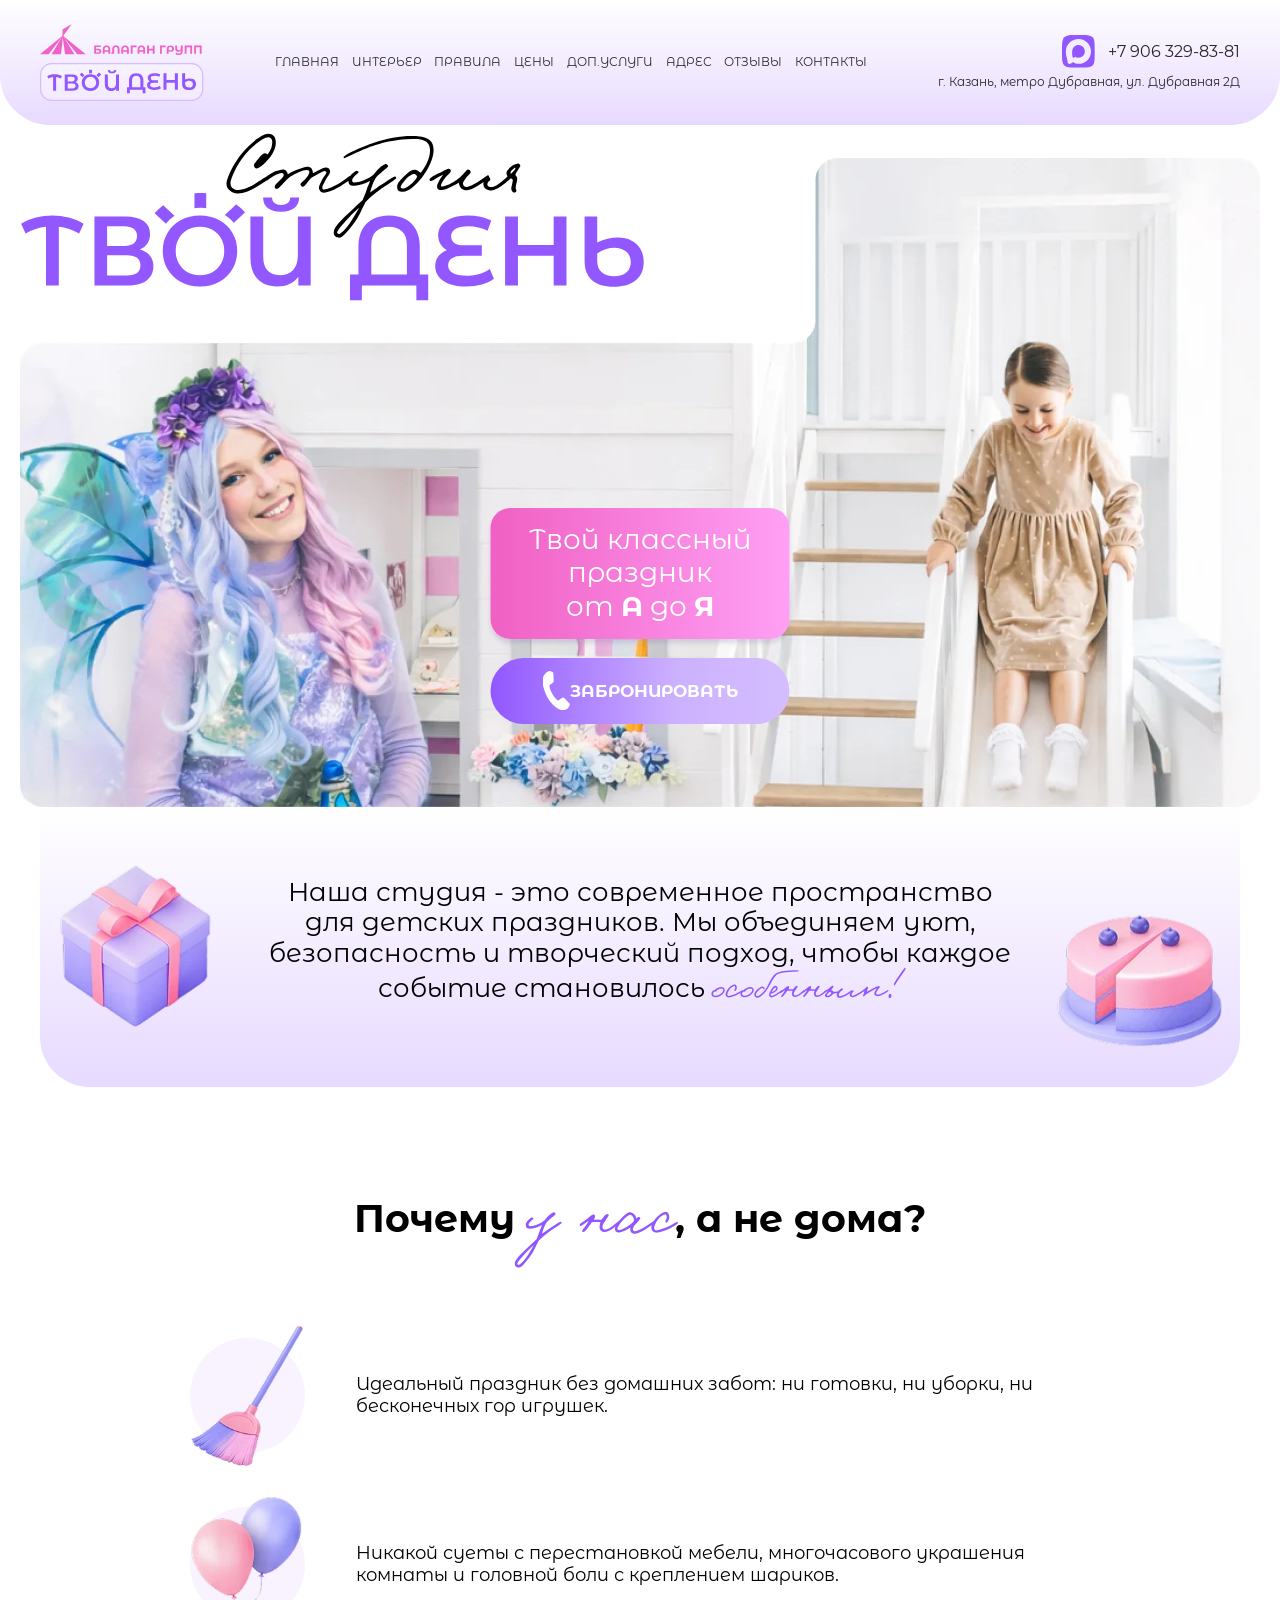
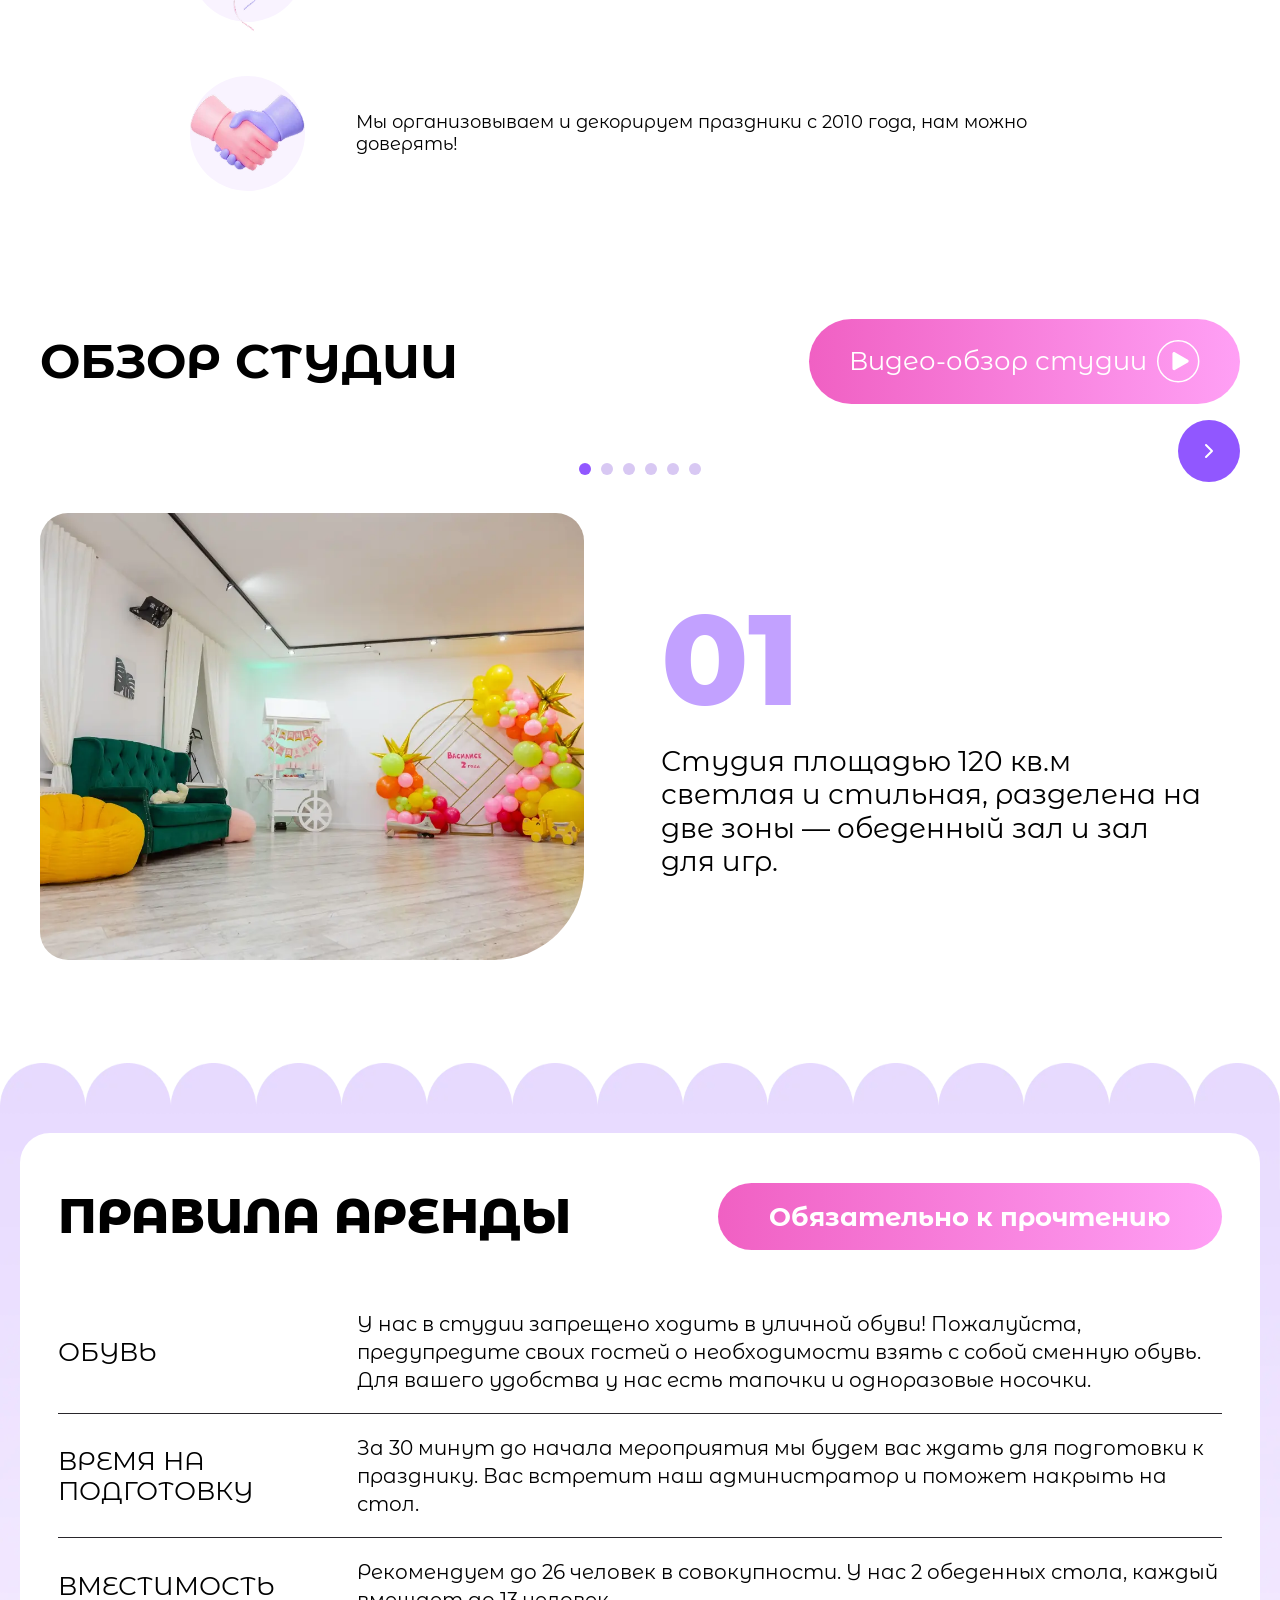
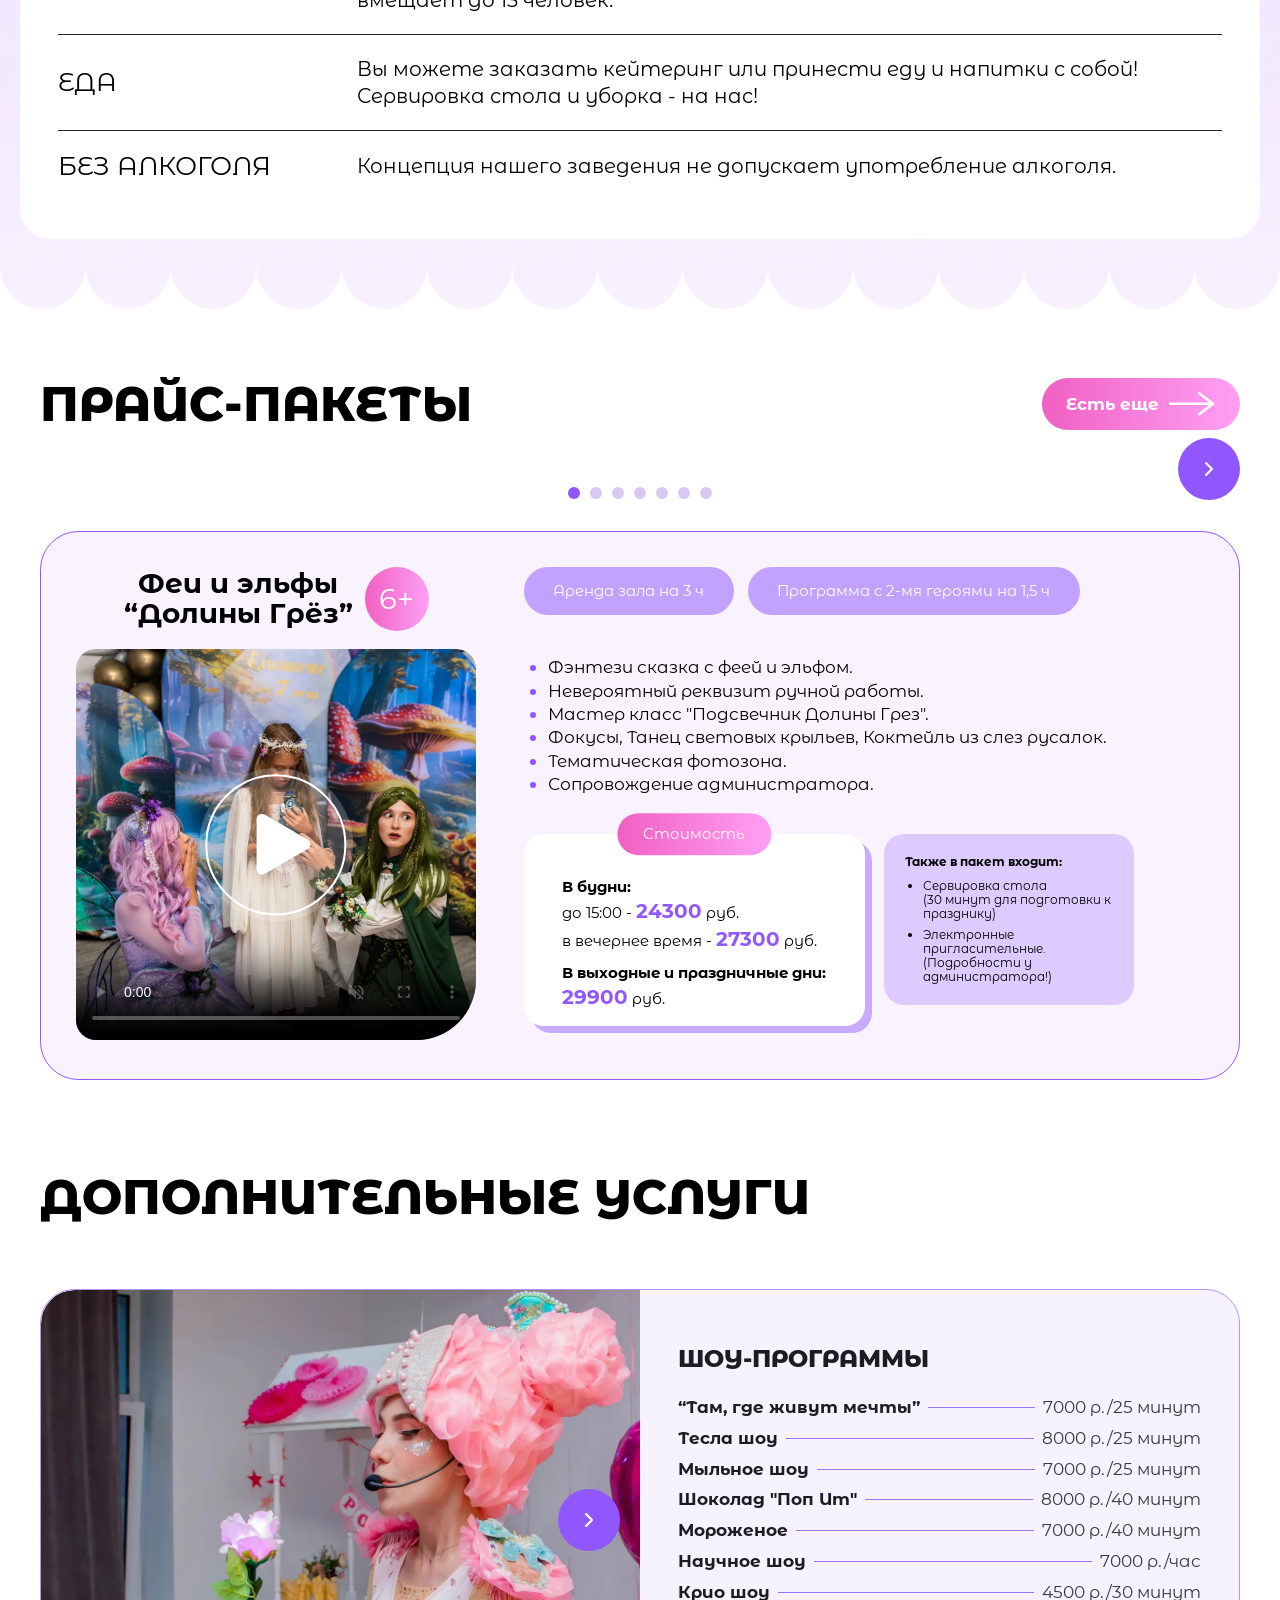
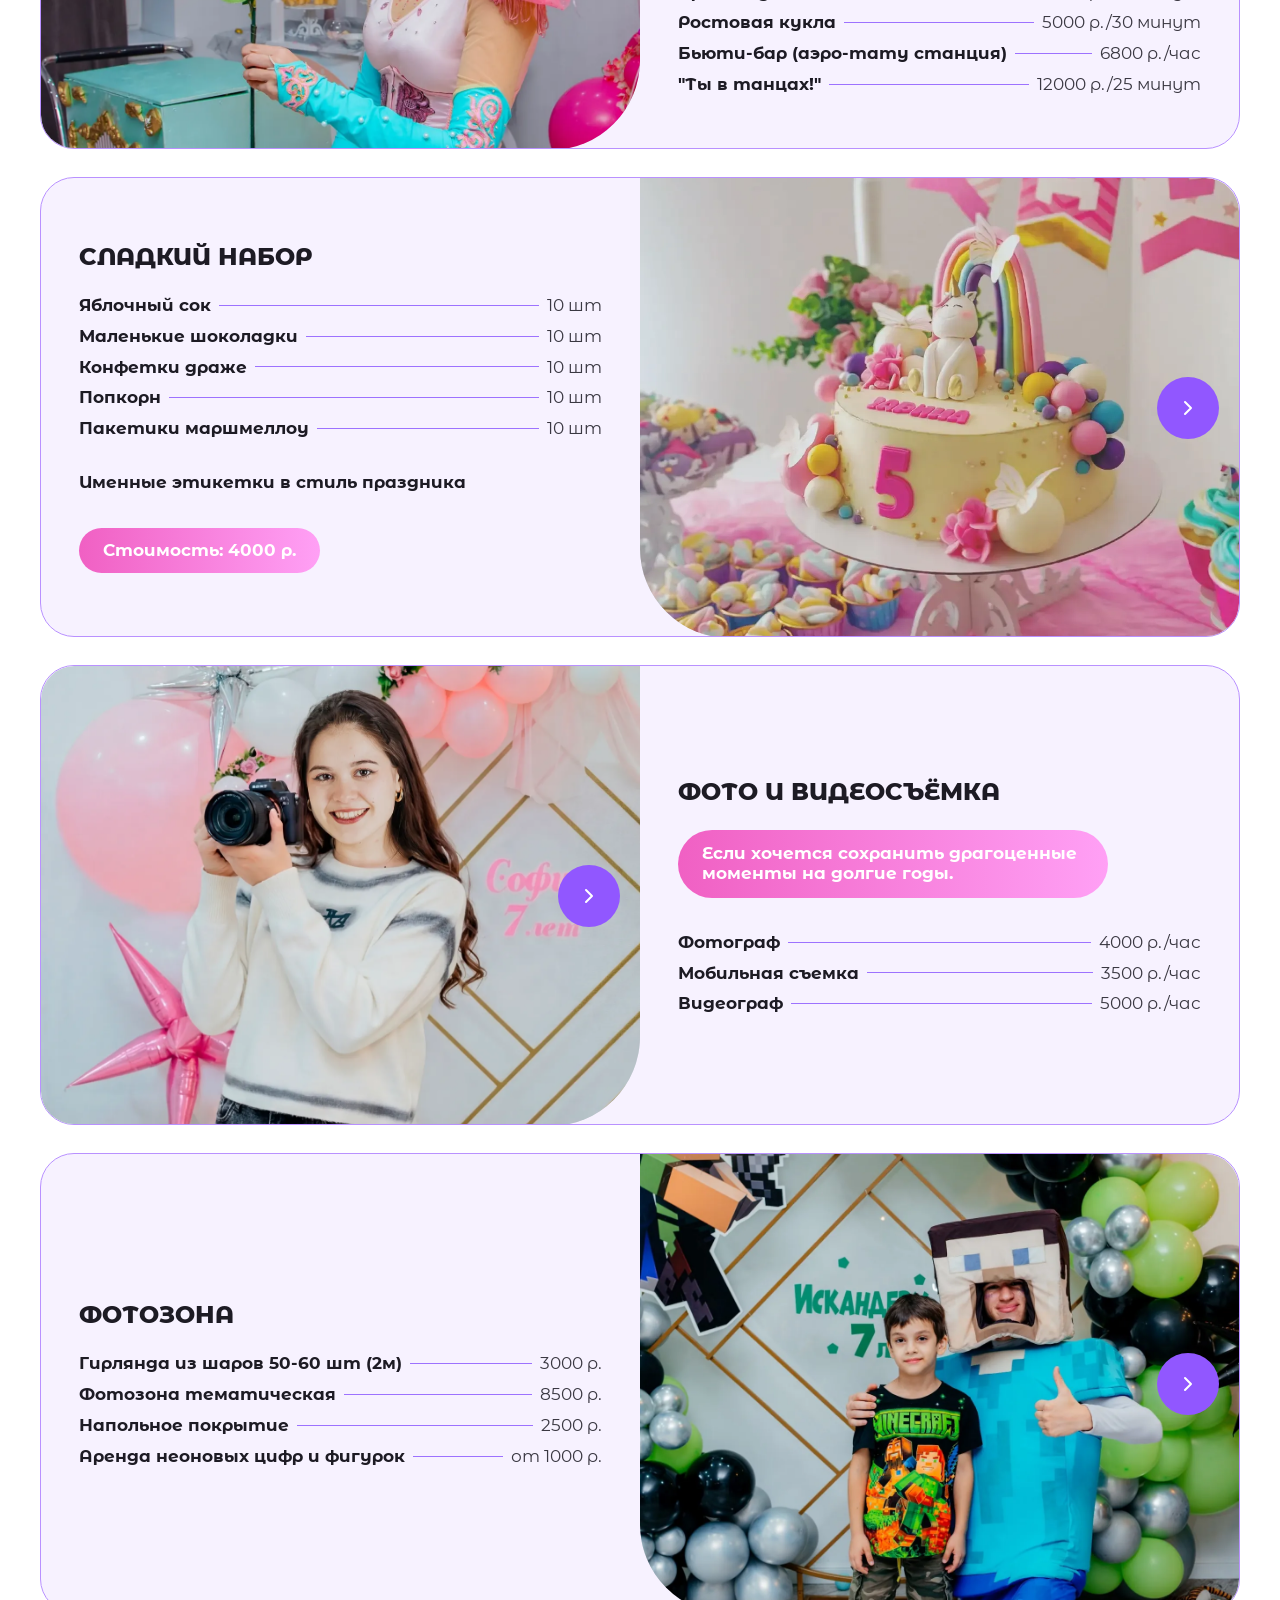
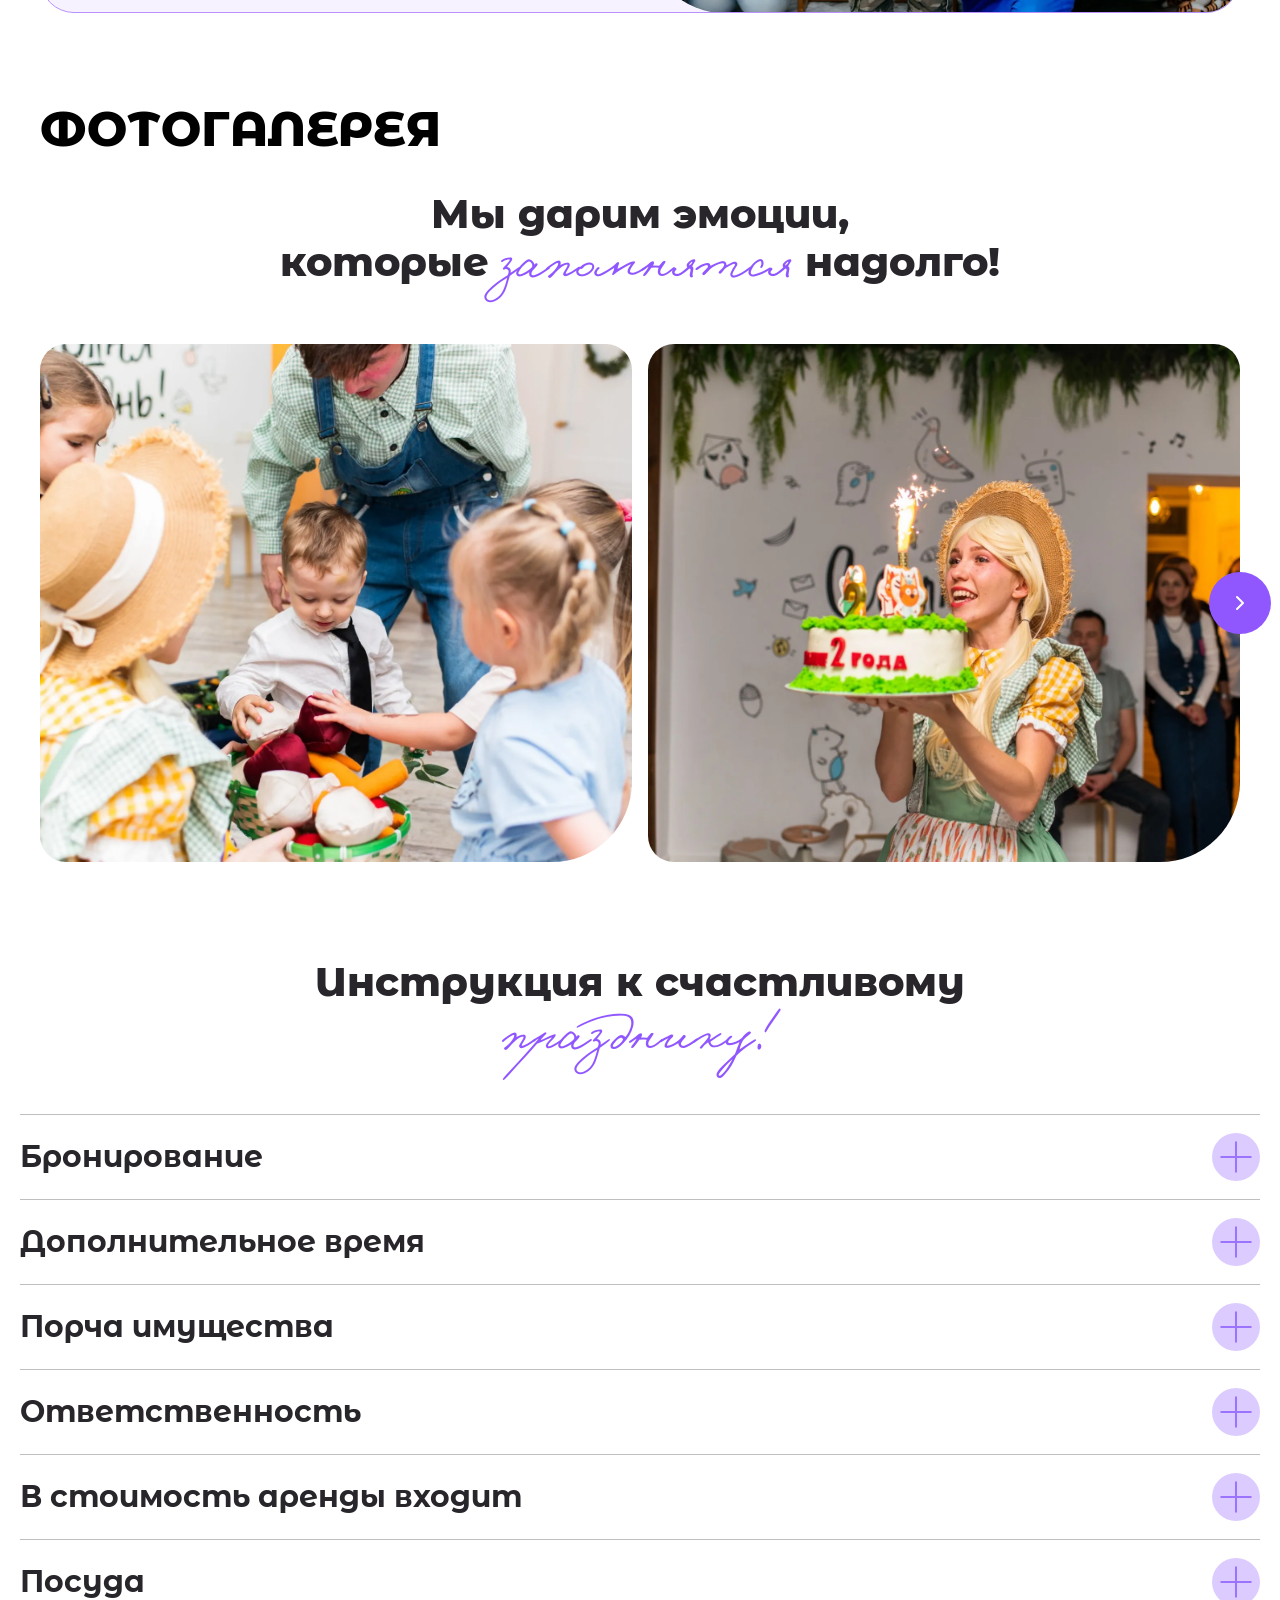
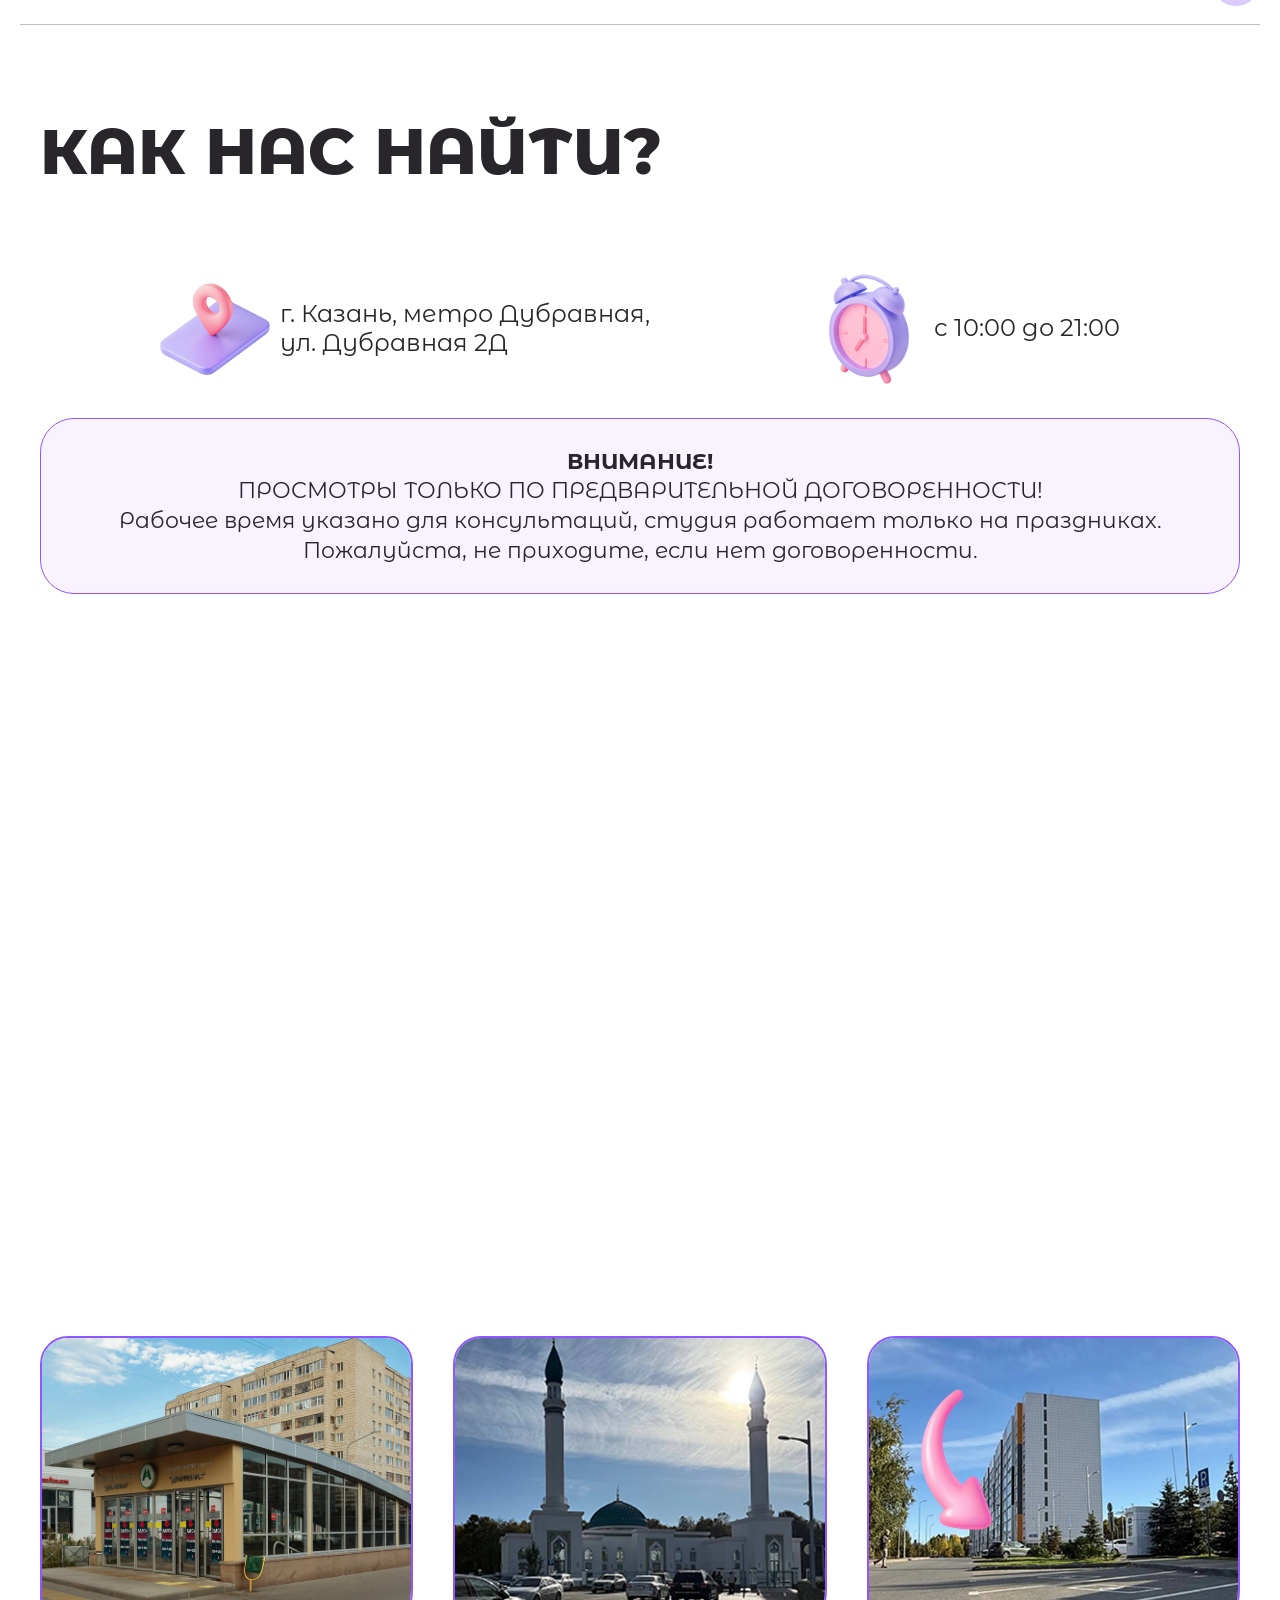
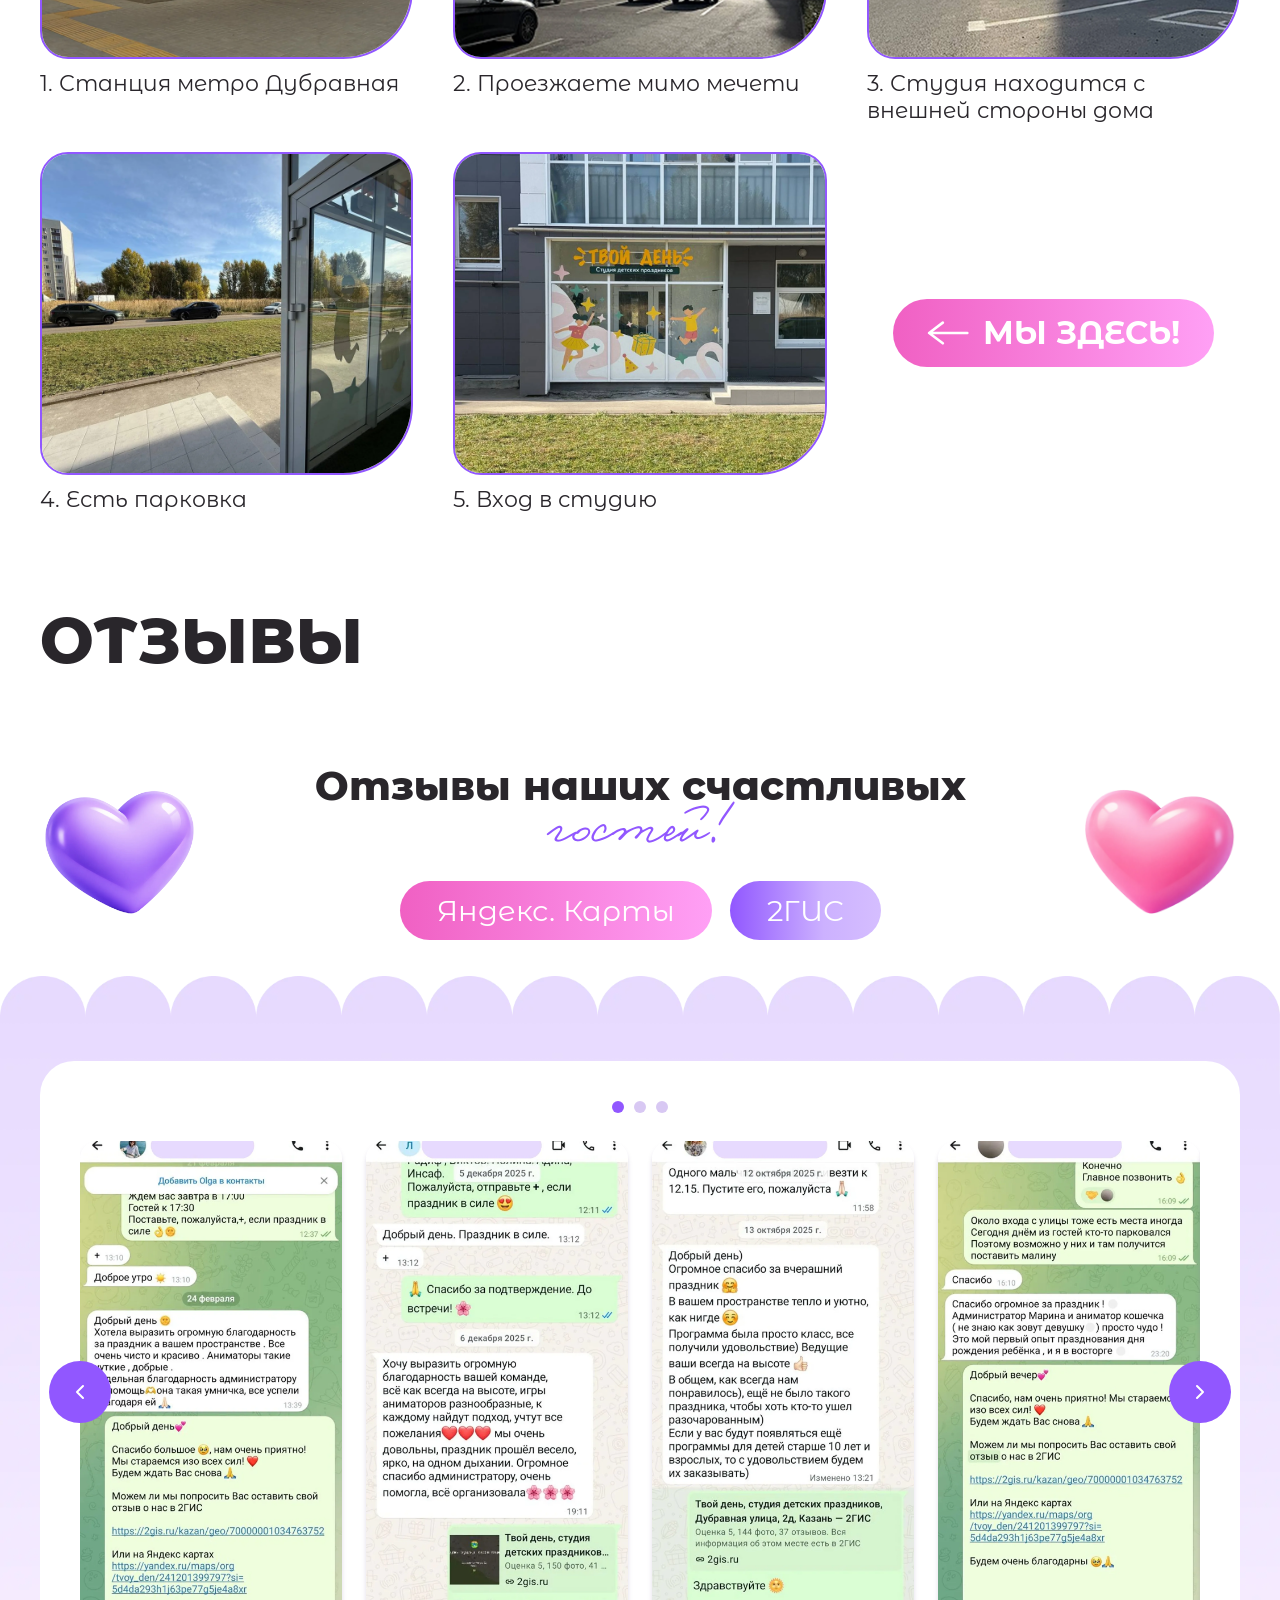
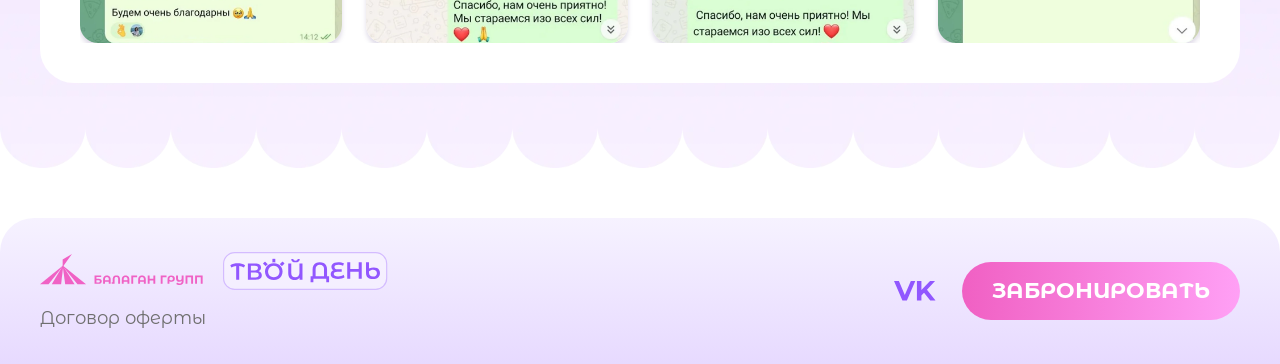
==== index.html @ 067d99ff "aadl;kojo;li" ====
<!doctype html>
<html lang="ru">
  <head>
  <meta charset="UTF-8" />
  <meta name="viewport" content="width=device-width, initial-scale=1.0" />
  <meta
    name="description"
    content="Твой День — студия детских праздников в Казани у метро Дубравная. Аренда зала, аниматоры, шоу-программы, фотозоны и организация дня рождения под ключ."
  />
  <title>Твой День</title>

  <!-- Yandex.Metrika counter -->
  <script type="text/javascript">
    (function(m,e,t,r,i,k,a){
      m[i]=m[i]||function(){(m[i].a=m[i].a||[]).push(arguments)};
      m[i].l=1*new Date();
      for (var j = 0; j < document.scripts.length; j++) {
        if (document.scripts[j].src === r) { return; }
      }
      k=e.createElement(t),a=e.getElementsByTagName(t)[0],k.async=1,k.src=r,a.parentNode.insertBefore(k,a);
    })(window, document, "script", "https://mc.yandex.ru/metrika/tag.js", "ym");

    ym(XXXXXXXX, "init", {
      clickmap:true,
      trackLinks:true,
      accurateTrackBounce:true,
      webvisor:true
    });
  </script>
  <noscript>
    <div><img src="https://mc.yandex.ru/watch/XXXXXXXX" style="position:absolute; left:-9999px;" alt="" /></div>
  </noscript>
  <!-- /Yandex.Metrika counter -->

  <!-- Preload шрифтов -->
  <link rel="preload" href="fonts/gogol_regular.woff" as="font" type="font/woff" crossorigin />
  <link
    rel="preload"
    href="fonts/MontserratAlternates-Regular.woff"
    as="font"
    type="font/woff"
    crossorigin
  />
  <link
    rel="preload"
    href="fonts/MontserratAlternates-SemiBold.woff"
    as="font"
    type="font/woff"
    crossorigin
  />
  <link
    rel="preload"
    href="fonts/MontserratAlternates-Bold.woff"
    as="font"
    type="font/woff"
    crossorigin
  />
  <link
    rel="preload"
    href="fonts/MontserratAlternates-ExtraBold.woff"
    as="font"
    type="font/woff"
    crossorigin
  />

  <!-- Preload изображений -->
  <link
    rel="preload"
    as="image"
    href="image/Логотип твой день большой.svg"
    fetchpriority="high"
  />
  <link
    rel="preload"
    as="image"
    href="image/Фото главная.webp"
    media="(min-width: 436px)"
    fetchpriority="high"
  />
  <link
    rel="preload"
    as="image"
    href="image/фото мобильное.webp"
    media="(max-width: 435px)"
    fetchpriority="high"
  />

  <link rel="stylesheet" href="css/style.css" />
</head>
  <body>
    <!-- хеддер -->
    <!-- ДЕСКТОПНЫЙ ХЕДЕР -->
    <header class="header desktop-header" id="siteHeader">
      <div class="container">
        <div class="header-inner">
          <div class="header-logo">
            <img
              src="image/балаган логотип.svg"
              alt="логотип балаган"
              class="logo-balagan"
              loading="eager"
              decoding="async"
              fetchpriority="high"
            />
            <img
              src="image/твой день логотип.svg"
              alt="логотип твой день"
              class="logo-tvoi-den"
              loading="eager"
              decoding="async"
              fetchpriority="high"
            />
          </div>

          <nav class="header-items" aria-label="Основное меню">
            <a href="#first" class="header-item">ГЛАВНАЯ</a>
            <a href="#interior" class="header-item">ИНТЕРЬЕР</a>
            <a href="#rules" class="header-item">ПРАВИЛА</a>
            <a href="#price" class="header-item">ЦЕНЫ</a>
            <a href="#additional" class="header-item">ДОП.УСЛУГИ</a>
            <a href="#address" class="header-item">АДРЕС</a>
            <a href="#reviews" class="header-item">ОТЗЫВЫ</a>
            <a href="#footer" class="header-item">КОНТАКТЫ</a>
          </nav>

          <div class="header-contacts">
            <div class="number">
              <a href="https://max.ru/u/f9LHodD0cOJWDXlfQP_b83EdN4VKzNkR4BSoYPe0M-LM2IZvOeE4PMUziQY">
                <img
                  src="icons/макс иконка.svg"
                  alt="иконка мессенджера"
                  class="header-contact-icon"
                  loading="eager"
                  decoding="async"
                />
              </a>
              <a href="tel:+79063298381" class="header-phone">+7 906 329-83-81</a>
            </div>

            <p class="address">г. Казань, метро Дубравная, ул. Дубравная 2Д</p>
          </div>
        </div>
      </div>
    </header>

    <!-- МОБИЛЬНЫЙ ХЕДЕР -->
    <header class="mobile-header">
      <div class="mobile-header__inner">
        <div class="mobile-header__logos">
          <img
            src="image/балаган логотип.svg"
            alt="логотип балаган"
            class="mobile-header__logo-balagan"
            loading="eager"
            decoding="async"
            fetchpriority="high"
          />
          <img
            src="image/твой день логотип.svg"
            alt="логотип твой день"
            class="mobile-header__logo-day"
            loading="eager"
            decoding="async"
            fetchpriority="high"
          />
        </div>

        <p class="mobile-header__address">
          г. Казань,<br />
          метро Дубравная,<br />
          ул. Дубравная 2Д
        </p>

        <button
          class="mobile-burger"
          type="button"
          aria-label="Открыть меню"
          aria-expanded="false"
        >
          <span></span>
          <span></span>
          <span></span>
        </button>
      </div>
    </header>

    <!-- МОБИЛЬНАЯ ПЛАШКА -->
    <div class="mobile-menu" id="mobileMenu">
      <div class="mobile-menu-panel">
        <button class="mobile-menu-close" type="button" aria-label="Закрыть меню">
          ×
        </button>

        <nav class="mobile-menu-nav" aria-label="Мобильное меню">
          <a href="#first" class="mobile-menu-link">Главная</a>
          <a href="#interior-mobile" class="mobile-menu-link">Интерьер</a>
          <a href="#rules" class="mobile-menu-link">Правила</a>
          <a href="#price" class="mobile-menu-link">Цены</a>
          <a href="#additional" class="mobile-menu-link">Доп. услуги</a>
          <a href="#address" class="mobile-menu-link">Адрес</a>
          <a href="#reviews-mobile" class="mobile-menu-link">Отзывы</a>
          <a href="#footer" class="mobile-menu-link">Контакты</a>
        </nav>

        <div class="mobile-menu-bottom">
          <a href="tel:+79063298381" class="mobile-menu-phone">+7 906 329-83-81</a>
          <p class="mobile-menu-address">
            г. Казань, метро Дубравная,<br />
            ул. Дубравная 2Д
          </p>
        </div>
      </div>
    </div>

    <main>
      <h1
        style="
          position: absolute;
          width: 1px;
          height: 1px;
          padding: 0;
          margin: -1px;
          overflow: hidden;
          clip: rect(0, 0, 0, 0);
          white-space: nowrap;
          border: 0;
        "
      >
        Твой День — студия детских праздников в Казани
      </h1>

      <!-- секция главный экран -->
      <section class="first" id="first">
        <div class="first_container">
          <img
            src="image/Логотип твой день большой.svg"
            alt="Логотип студии"
            class="logo-studio"
            loading="eager"
            decoding="async"
            fetchpriority="high"
          />
          <img
            src="image/Фото главная.webp"
            alt="Баннер"
            class="banner banner-desktop"
            loading="eager"
            decoding="async"
            fetchpriority="high"
          />

          <img
            src="image/фото мобильное.webp"
            alt="Баннер"
            class="banner banner-mobile"
            loading="eager"
            decoding="async"
            fetchpriority="high"
          />
        </div>

        <div class="sign">
          <p class="sign_text">
            Твой классный <br />праздник <br />от <strong>А</strong> до
            <strong>Я</strong>
          </p>
        </div>

        <button class="button_book open-modal" id="openModal" type="button">
          <span class="button-content">
            <img
              src="icons/иконка звонка.svg"
              alt="иконка звонка"
              class="call-icon"
              loading="eager"
              decoding="async"
            />
            <span class="button_book_text">Забронировать</span>
          </span>
        </button>

        <div class="card" hidden>
          <a href="tel:+79063298381">Позвонить +7 906-329-83-81</a>
          <button type="button">Отменить</button>
        </div>

        <div class="sign-cookie" id="cookieBanner">
          <div class="sign-cookie_content">
            <p class="sign-cookie_text">
              Сайт использует cookie-файлы, чтобы сделать ваше пребывание на нем максимально удобным.
              Оставаясь на сайте, вы даёте своё согласие на использование cookie-файлов.
            </p>

            <div class="sign-cookie_actions">
              <button class="sign-cookie_button" id="cookieAccept" type="button">
                <span class="sign-cookie_button_text">Соглашаюсь</span>
              </button>

              <img
                src="image/печенье.webp"
                alt="печенька"
                class="sign-cookie_image"
                loading="lazy"
                decoding="async"
              />
            </div>
          </div>
        </div>
      </section>

      <!-- секция слоган -->
      <section class="slogan">
        <div class="slogan-wrap">
          <img src="image/торт.webp" alt="тортик" class="cake" loading="lazy" decoding="async" />
          <img src="image/подарок.webp" alt="подарок" class="gift" loading="lazy" decoding="async" />

          <div class="slogan-content">
            <p class="slogan-text">
              Наша студия - это современное пространство для детских праздников.
              Мы объединяем уют, безопасность и творческий подход, чтобы каждое
              событие становилось
              <span class="slogan-text write">особенным!</span>
            </p>
          </div>
        </div>
      </section>

      <!-- секция почему мы -->
      <section class="why-we">
        <h2 class="title-why-we">
          Почему <span class="write">у нас</span>, а не дома?
        </h2>

        <ul class="why-we-list">
          <li class="why-we-item">
            <div class="circle">
              <img
                src="image/швабра.webp"
                alt="иконка швабры"
                class="why-we-image"
                loading="lazy"
                decoding="async"
              />
            </div>

            <p class="why-we-text">
              Идеальный праздник без домашних забот: ни готовки, ни уборки, ни
              бесконечных гор игрушек.
            </p>
          </li>

          <li class="why-we-item">
            <div class="circle">
              <img
                src="image/шарики.webp"
                alt="иконка шариков"
                class="why-we-image"
                loading="lazy"
                decoding="async"
              />
            </div>

            <p class="why-we-text">
              Никакой суеты с перестановкой мебели, многочасового украшения
              комнаты и головной боли с креплением шариков.
            </p>
          </li>

          <li class="why-we-item">
            <div class="circle">
              <img
                src="image/рукопожатие.webp"
                alt="иконка рукопожатия"
                class="why-we-image"
                loading="lazy"
                decoding="async"
              />
            </div>

            <p class="why-we-text">
              Мы организовываем и декорируем праздники с 2010 года, нам можно
              доверять!
            </p>
          </li>
        </ul>
      </section>

      <!-- секция обзор студии -->
      <section class="studio-overview" id="interior">
        <div class="container">
          <div class="studio-overview-top">
            <h2 class="title-studio-overview">ОБЗОР СТУДИИ</h2>

            <button class="button-studio-overview open-video" type="button">
              <span class="button-studio-overview-text">Видео-обзор студии</span>
              <svg
                width="43"
                height="43"
                viewBox="0 0 58 58"
                fill="none"
                xmlns="http://www.w3.org/2000/svg"
              >
                <path
                  d="M41.6624 26.5642C43.0868 27.3865 43.0868 29.4424 41.6624 30.2647L24.0362 40.4412C22.6119 41.2635 20.8315 40.2356 20.8315 38.5909L20.8315 18.238C20.8315 16.5933 22.6119 15.5653 24.0362 16.3877L41.6624 26.5642Z"
                  fill="white"
                />
                <circle
                  cx="28.6292"
                  cy="28.6292"
                  r="27.6292"
                  stroke="white"
                  stroke-width="2"
                />
              </svg>
            </button>
          </div>

          <div class="studio-overview-controls">
            <div class="dots-studio-overview">
              <button class="dot active" type="button" aria-label="Слайд 1"></button>
              <button class="dot" type="button" aria-label="Слайд 2"></button>
              <button class="dot" type="button" aria-label="Слайд 3"></button>
              <button class="dot" type="button" aria-label="Слайд 4"></button>
              <button class="dot" type="button" aria-label="Слайд 5"></button>
              <button class="dot" type="button" aria-label="Слайд 6"></button>
            </div>

            <div class="slider-studio-overview">
              <button class="price-arrow price-arrow-prev" type="button" aria-label="Предыдущий слайд">
                <svg width="24" height="24" viewBox="0 0 24 24" fill="none">
                  <path
                    d="M15 18L9 12L15 6"
                    stroke="white"
                    stroke-width="2"
                    stroke-linecap="round"
                    stroke-linejoin="round"
                  />
                </svg>
              </button>

              <button class="price-arrow price-arrow-next" type="button" aria-label="Следующий слайд">
                <svg width="24" height="24" viewBox="0 0 24 24" fill="none">
                  <path
                    d="M9 18L15 12L9 6"
                    stroke="white"
                    stroke-width="2"
                    stroke-linecap="round"
                    stroke-linejoin="round"
                  />
                </svg>
              </button>
            </div>
          </div>

          <div class="studio-overview-window">
            <button class="price-arrow mobile-studio-arrow" type="button" aria-label="Следующий слайд">
              <svg width="24" height="24" viewBox="0 0 24 24" fill="none">
                <path
                  d="M9 18L15 12L9 6"
                  stroke="white"
                  stroke-width="2"
                  stroke-linecap="round"
                  stroke-linejoin="round"
                />
              </svg>
            </button>

            <div class="container-studio-overview">
              <article class="content">
                <img
                  src="image/1. обзор/1. Общая.webp"
                  alt="Фото студии 1"
                  class="studio-overview-image"
                  loading="lazy"
                  decoding="async"
                />
                <div class="studio-overview-info">
                  <span class="number-studio-overview">01</span>
                  <p class="text-studio-overview">
                    Студия площадью 120 кв.м светлая и стильная, разделена на две зоны — обеденный зал и зал для игр.
                  </p>
                </div>
              </article>

              <article class="content">
                <img
                  src="image/1. обзор/2. столы.webp"
                  alt="Фото студии 2"
                  class="studio-overview-image"
                  loading="lazy"
                  decoding="async"
                />
                <div class="studio-overview-info">
                  <span class="number-studio-overview">02</span>
                  <p class="text-studio-overview">
                    Два обеденных стола на 26 персон для Ваших душевных бесед и теплых праздников.
                  </p>
                </div>
              </article>

              <article class="content">
                <img
                  src="image/1. обзор/3. кухня.webp"
                  alt="Фото студии 3"
                  class="studio-overview-image"
                  loading="lazy"
                  decoding="async"
                />
                <div class="studio-overview-info">
                  <span class="number-studio-overview">03</span>
                  <p class="text-studio-overview">
                    В студии есть кухня с разнообразной посудой, которой можно свободно пользоваться на празднике.
                  </p>
                </div>
              </article>

              <article class="content">
                <img
                  src="image/1. обзор/4. домик.webp"
                  alt="Фото студии 4"
                  class="studio-overview-image"
                  loading="lazy"
                  decoding="async"
                />
                <div class="studio-overview-info">
                  <span class="number-studio-overview">04</span>
                  <p class="text-studio-overview">
                    Двухэтажный игровой домик с горкой разделен на две зоны: комнату юных модниц и комнату супергероев.
                  </p>
                </div>
              </article>

              <article class="content">
                <img
                  src="image/1. обзор/5. туалет.webp"
                  alt="Фото студии 5"
                  class="studio-overview-image"
                  loading="lazy"
                  decoding="async"
                />
                <div class="studio-overview-info">
                  <span class="number-studio-overview">05</span>
                  <p class="text-studio-overview">
                    У нас имеется аккуратная и ухоженная туалетная комната, поддерживаемая в чистоте и порядке.
                  </p>
                </div>
              </article>

              <article class="content">
                <img
                  src="image/1. обзор/6. девочки.webp"
                  alt="Фото студии 6"
                  class="studio-overview-image"
                  loading="lazy"
                  decoding="async"
                />
                <div class="studio-overview-info">
                  <span class="number-studio-overview">06</span>
                  <p class="text-studio-overview">
                    В зоне для девочек – стильная гримерка с костюмами и деревянные игрушки для игры в салон красоты.
                  </p>
                </div>
              </article>
            </div>
          </div>
        </div>
      </section>

      <!-- ОБЗОР СТУДИИ МОБИЛКА -->
      <section class="studio-overview-mobile" id="interior-mobile" aria-label="Обзор студии">
        <div class="container">
          <div class="studio-overview-mobile-top">
            <h2 class="title-studio-overview-mobile">ОБЗОР СТУДИИ</h2>

            <button class="button-studio-overview-mobile open-video" type="button">
              <span class="button-studio-overview-mobile-text">Видео-обзор студии</span>
              <svg
                width="18"
                height="18"
                viewBox="0 0 58 58"
                fill="none"
                xmlns="http://www.w3.org/2000/svg"
              >
                <path
                  d="M41.6624 26.5642C43.0868 27.3865 43.0868 29.4424 41.6624 30.2647L24.0362 40.4412C22.6119 41.2635 20.8315 40.2356 20.8315 38.5909L20.8315 18.238C20.8315 16.5933 22.6119 15.5653 24.0362 16.3877L41.6624 26.5642Z"
                  fill="white"
                />
                <circle
                  cx="28.6292"
                  cy="28.6292"
                  r="27.6292"
                  stroke="white"
                  stroke-width="2"
                />
              </svg>
            </button>
          </div>

          <div class="studio-overview-mobile-controls">
            <div class="dots-studio-overview-mobile">
              <button class="dot active" type="button" aria-label="Слайд 1"></button>
              <button class="dot" type="button" aria-label="Слайд 2"></button>
              <button class="dot" type="button" aria-label="Слайд 3"></button>
              <button class="dot" type="button" aria-label="Слайд 4"></button>
              <button class="dot" type="button" aria-label="Слайд 5"></button>
              <button class="dot" type="button" aria-label="Слайд 6"></button>
            </div>
          </div>

          <div class="studio-overview-mobile-window">
            <div class="studio-overview-mobile-track">
              <article class="studio-overview-mobile-slide">
                <img
                  src="image/1. обзор/1. Общая.webp"
                  alt="Фото студии 1"
                  class="studio-overview-mobile-image"
                  loading="lazy"
                  decoding="async"
                />
              </article>

              <article class="studio-overview-mobile-slide">
                <img
                  src="image/1. обзор/2. столы.webp"
                  alt="Фото студии 2"
                  class="studio-overview-mobile-image"
                  loading="lazy"
                  decoding="async"
                />
              </article>

              <article class="studio-overview-mobile-slide">
                <img
                  src="image/1. обзор/3. кухня.webp"
                  alt="Фото студии 3"
                  class="studio-overview-mobile-image"
                  loading="lazy"
                  decoding="async"
                />
              </article>

              <article class="studio-overview-mobile-slide">
                <img
                  src="image/1. обзор/4. домик.webp"
                  alt="Фото студии 4"
                  class="studio-overview-mobile-image"
                  loading="lazy"
                  decoding="async"
                />
              </article>

              <article class="studio-overview-mobile-slide">
                <img
                  src="image/1. обзор/5. туалет.webp"
                  alt="Фото студии 5"
                  class="studio-overview-mobile-image"
                  loading="lazy"
                  decoding="async"
                />
              </article>

              <article class="studio-overview-mobile-slide">
                <img
                  src="image/1. обзор/6. девочки.webp"
                  alt="Фото студии 6"
                  class="studio-overview-mobile-image"
                  loading="lazy"
                  decoding="async"
                />
              </article>
            </div>

            <button
              class="price-arrow studio-overview-mobile-arrow"
              type="button"
              aria-label="Следующий слайд"
            >
              <svg width="24" height="24" viewBox="0 0 24 24" fill="none">
                <path
                  d="M9 18L15 12L9 6"
                  stroke="white"
                  stroke-width="2"
                  stroke-linecap="round"
                  stroke-linejoin="round"
                />
              </svg>
            </button>
          </div>

          <div class="studio-overview-mobile-info">
            <span class="number-studio-overview-mobile">01</span>
            <p class="text-studio-overview-mobile">
              Студия площадью 120 кв.м светлая и стильная, разделена на две зоны — обеденный зал и зал для игр.
            </p>
          </div>
        </div>
      </section>

      <!-- секция правила аренды -->
      <section class="rules-section" id="rules">
        <div class="rules-content">
          <div class="rules-top">
            <h2 class="title-rules">ПРАВИЛА АРЕНДЫ</h2>
            <div class="rules-sign">Обязательно к прочтению</div>
          </div>
          <div class="rules">
            <div class="rule">
              <div class="rule-title">ОБУВЬ</div>
              <div class="rule-text">
                У нас в студии запрещено ходить в уличной обуви! Пожалуйста,
                предупредите своих гостей о необходимости взять с собой сменную
                обувь. Для вашего удобства у нас есть тапочки и одноразовые
                носочки.
              </div>
            </div>

            <div class="rule">
              <div class="rule-title">ВРЕМЯ НА ПОДГОТОВКУ</div>
              <div class="rule-text">
                За 30 минут до начала мероприятия мы будем вас ждать для
                подготовки к празднику. Вас встретит наш администратор и поможет
                накрыть на стол.
              </div>
            </div>

            <div class="rule">
              <div class="rule-title">ВМЕСТИМОСТЬ</div>
              <div class="rule-text">
                Рекомендуем до 26 человек в совокупности. У нас 2 обеденных стола,
                каждый вмещает до 13 человек.
              </div>
            </div>

            <div class="rule">
              <div class="rule-title">ЕДА</div>
              <div class="rule-text">
                Вы можете заказать кейтеринг или принести еду и напитки с собой!
                Сервировка стола и уборка - на нас!
              </div>
            </div>

            <div class="rule">
              <div class="rule-title">БЕЗ АЛКОГОЛЯ</div>
              <div class="rule-text">
                Концепция нашего заведения не допускает употребление алкоголя.
              </div>
            </div>
          </div>
        </div>
      </section>

      <!-- секция прайс-лист -->
<section class="price-list" id="price">
  <div class="container">
    <div class="price-list-top">
      <h1 class="title-price-list">ПРАЙС-ПАКЕТЫ</h1>

      <button class="price-list-button" type="button">
        <span>Есть еще</span>
        <svg
          width="47"
          height="24"
          viewBox="0 0 47 24"
          fill="none"
          xmlns="http://www.w3.org/2000/svg"
        >
          <path
            d="M1.30469 11.7566H43.9831M43.9831 11.7566L30.1577 1.30469M43.9831 11.7566L30.1577 22.2084"
            stroke="white"
            stroke-width="2.61297"
            stroke-linecap="round"
          />
        </svg>
      </button>
    </div>

    <div class="price-list-controls">
      <div class="dots-price-list">
        <button class="dot active" type="button" aria-label="Слайд 1"></button>
        <button class="dot" type="button" aria-label="Слайд 2"></button>
        <button class="dot" type="button" aria-label="Слайд 3"></button>
        <button class="dot" type="button" aria-label="Слайд 4"></button>
        <button class="dot" type="button" aria-label="Слайд 5"></button>
        <button class="dot" type="button" aria-label="Слайд 6"></button>
        <button class="dot" type="button" aria-label="Слайд 7"></button>
      </div>

      <div class="price-list-arrows">
        <button class="price-arrow price-arrow-prev" type="button" aria-label="Предыдущий слайд">
          <svg width="24" height="24" viewBox="0 0 24 24" fill="none">
            <path
              d="M15 18L9 12L15 6"
              stroke="white"
              stroke-width="2"
              stroke-linecap="round"
              stroke-linejoin="round"
            />
          </svg>
        </button>

        <button class="price-arrow price-arrow-next" type="button" aria-label="Следующий слайд">
          <svg width="24" height="24" viewBox="0 0 24 24" fill="none">
            <path
              d="M9 18L15 12L9 6"
              stroke="white"
              stroke-width="2"
              stroke-linecap="round"
              stroke-linejoin="round"
            />
          </svg>
        </button>
      </div>
    </div>

    <div class="price-list-window">
      <div class="price-list-track">
        <!-- СЛАЙД 1 -->
        <article class="price-slide">
          <div class="slider-price-list">
            <div class="content-block">
              <div class="slider-content-left">
                <div class="price-item">
                  <div class="price-top">
                    <h3 class="price-title">Феи и эльфы <br />“Долины Грёз”</h3>
                    <div class="age">6+</div>
                  </div>

                  <div class="video-block">
                    <video
                      class="video"
                      controls
                      preload="metadata"
                      playsinline
                      muted
                      poster="image/2. Пакеты/1. Феи.webp"
                    >
                      <source src="video/Феи и Эльфы долины грез_compressed.mp4" type="video/mp4" />
                    </video>

                    <button
                      class="play-button open-video"
                      type="button"
                      aria-label="Воспроизвести видео"
                      data-video="video/Феи и Эльфы долины грез_compressed.mp4"
                    >
                      <svg
                        width="197"
                        height="197"
                        viewBox="0 0 197 197"
                        fill="none"
                        xmlns="http://www.w3.org/2000/svg"
                      >
                        <path
                          d="M142.957 91.1516C147.844 93.9732 147.844 101.027 142.957 103.849L82.4783 138.766C77.5911 141.588 71.4821 138.061 71.4821 132.418L71.4821 62.5828C71.4821 56.9396 77.5911 53.4126 82.4783 56.2342L142.957 91.1516Z"
                          fill="white"
                        />
                        <circle
                          cx="98.2321"
                          cy="98.2321"
                          r="96.766"
                          stroke="white"
                          stroke-width="2.9323"
                        />
                      </svg>
                    </button>
                  </div>
                </div>
              </div>

              <div class="slider-content-right">
                <div class="chips">
                  <div class="sign-rent">Аренда зала на 3 ч</div>
                  <div class="sign-programm">Программа с 2-мя героями на 1,5 ч</div>
                </div>

                <ul class="content-list">
                  <li class="content-item">Фэнтези сказка с феей и эльфом.</li>
                  <li class="content-item">Невероятный реквизит ручной работы.</li>
                  <li class="content-item">Мастер класс "Подсвечник Долины Грез".</li>
                  <li class="content-item">Фокусы, Танец световых крыльев, Коктейль из слез русалок.</li>
                  <li class="content-item">Тематическая фотозона.</li>
                  <li class="content-item">Сопровождение администратора.</li>
                </ul>

                <div class="info-block">
                  <div class="price-block">
                    <div class="price-text-block">
                      <div class="sign-price">Стоимость</div>

                      <p class="price-text-1">
                        <strong>В будни:</strong><br />
                        до 15:00 - <span class="text-big">24300</span> руб.<br />
                        в вечернее время - <span class="text-big">27300</span> руб.
                      </p>

                      <p class="price-text-2">
                        <strong>В выходные и праздничные дни:</strong><br />
                        <span class="text-big">29900</span> руб.
                      </p>
                    </div>
                  </div>

                  <div class="add-info">
                    <p class="add-info-title"><strong>Также в пакет входит:</strong></p>
                    <ul class="add-info-list">
                      <li class="add-info-item">Сервировка стола <br /> (30 минут для подготовки к празднику)</li>
                      <li class="add-info-item">Электронные пригласительные. <br /> (Подробности у администратора!)</li>
                    </ul>
                  </div>
                </div>
              </div>
            </div>
          </div>
        </article>

        <!-- СЛАЙД 2 -->
        <!-- СЛАЙД 2 -->
<article class="price-slide price-slide--sweet-baby">
  <div class="slider-price-list">
    <div class="content-block">
      <div class="slider-content-left">
        <div class="price-item">
          <div class="price-top">
            <h3 class="price-title">Свит бэйби</h3>
            <div class="age">2+</div>
          </div>

          <div class="video-block video-block--with-badge">
            <img
              src="image/2. Пакеты/2. Sweet бэби.webp"
              alt="Свит бэйби"
              class="video"
              loading="lazy"
              decoding="async"
            />

            <img
              src="image/хит.webp"
              alt="Хит"
              class="price-badge price-badge--hit"
              loading="lazy"
              decoding="async"
            />
          </div>
        </div>
      </div>

      <div class="slider-content-right">
        <div class="chips">
          <div class="sign-rent">Аренда зала на 3 ч</div>
          <div class="sign-programm">Программа с 1 героем на 2 ч</div>
        </div>

        <ul class="content-list">
          <li class="content-item">На выбор челленджи или дискотека с лентами.</li>
          <li class="content-item">Фотозона базовая.</li>
          <li class="content-item">Сопровождение администратора.</li>
        </ul>

        <div class="info-block">
          <div class="price-block">
            <div class="price-text-block">
              <div class="sign-price">Стоимость</div>

              <p class="price-text-1">
                <strong>В будни:</strong><br />
                до 15:00 - <span class="text-big">16600</span> руб.<br />
                в вечернее время - <span class="text-big">19500</span> руб.
              </p>

              <p class="price-text-2">
                <strong>В выходные и праздничные дни:</strong><br />
                <span class="text-big">21500</span> руб.
              </p>
            </div>
          </div>

          <div class="add-info">
            <p class="add-info-title"><strong>Также в пакет входит:</strong></p>
            <ul class="add-info-list">
              <li class="add-info-item">Сервировка стола <br /> (30 минут для подготовки к празднику)</li>
              <li class="add-info-item">Электронные пригласительные. <br /> (Подробности у администратора!)</li>
            </ul>
          </div>
        </div>
      </div>
    </div>
  </div>
</article>
        <!-- СЛАЙД 3 -->
<article class="price-slide price-slide--party-boom">
  <div class="slider-price-list">
    <div class="content-block">
      <div class="slider-content-left">
        <div class="price-item">
          <div class="price-top">
            <h3 class="price-title">Пати бум</h3>
            <div class="age">4+</div>
          </div>

          <div class="video-block video-block--with-badge">
            <video
              class="video video--fix"
              preload="metadata"
              playsinline
              muted
              poster="image/2. Пакеты/3. Пати бум.webp"
            >
              <source src="video/Пати бум_compressed.mp4" type="video/mp4" />
            </video>

            <button
              class="play-button open-video"
              controls
              type="button"
              aria-label="Воспроизвести видео"
              data-video="video/Пати бум_compressed.mp4"
            >
              <svg width="197" height="197" viewBox="0 0 197 197" fill="none">
                <path d="M142.957 91.1516C147.844 93.9732 147.844 101.027 142.957 103.849L82.4783 138.766C77.5911 141.588 71.4821 138.061 71.4821 132.418L71.4821 62.5828C71.4821 56.9396 77.5911 53.4126 82.4783 56.2342L142.957 91.1516Z" fill="white"/>
                <circle cx="98.2321" cy="98.2321" r="96.766" stroke="white" stroke-width="2.9323"/>
              </svg>
            </button>

            <img
              src="image/под ключ.webp"
              alt="Под ключ"
              class="price-badge price-badge--key"
              loading="lazy"
              decoding="async"
            />
          </div>
        </div>
      </div>

      <div class="slider-content-right">
        <div class="chips">
          <div class="sign-rent">Аренда зала на 3,5 ч</div>
          <div class="sign-programm">Насыщенная программа на 3 ч</div>
        </div>

        <ul class="content-list">
          <li class="content-item">Бьюти бокс на встречу гостей.</li>
          <li class="content-item">На выбор 6 шоу-программ.</li>
          <li class="content-item">Челленджи или дискотека с лентами.</li>
          <li class="content-item">Анимация с любимым героем на 2 часа.</li>
          <li class="content-item">Тематическая фотозона.</li>
          <li class="content-item">Сопровождение администратора.</li>
        </ul>

        <div class="info-block">
          <div class="price-block">
            <div class="price-text-block">
              <div class="sign-price">Стоимость</div>

              <p class="price-text-1">
                <strong>В будни:</strong><br />
                до 15:00 - <span class="text-big">31000</span> руб.<br />
                в вечернее время - <span class="text-big">35500</span> руб.
              </p>

              <p class="price-text-2">
                <strong>В выходные и праздничные дни:</strong><br />
                <span class="text-big">38500</span> руб.
              </p>
            </div>
          </div>

          <div class="add-info">
            <p class="add-info-title"><strong>Также в пакет входит:</strong></p>
            <ul class="add-info-list">
              <li class="add-info-item">Сервировка стола <br /> (30 минут для подготовки к празднику)</li>
              <li class="add-info-item">Электронные пригласительные. <br /> (Подробности у администратора!)</li>
            </ul>
          </div>
        </div>
      </div>
    </div>
  </div>
</article>
        <!-- СЛАЙД 4 -->
        <article class="price-slide">
          <div class="slider-price-list">
            <div class="content-block">
              <div class="slider-content-left">
                <div class="price-item">
                  <div class="price-top">
                    <h3 class="price-title">Лайт</h3>
                    <div class="age">1+</div>
                  </div>

                  <div class="video-block">
                    <img
                      src="image/2. Пакеты/4. Лайт.webp"
                      alt="Пакет Лайт"
                      class="video video--fix-2"
                      loading="lazy"
                      decoding="async"
                    />
                  </div>
                </div>
              </div>

              <div class="slider-content-right">
                <div class="chips">
                  <div class="sign-rent">Аренда зала на 3 ч</div>
                  <div class="sign-programm">Анимация с героем на 1 ч</div>
                </div>

                <ul class="content-list">
                  <li class="content-item">Мыльные пузырики или фигурки из шариков.</li>
                  <li class="content-item">Фотозона базовая.</li>
                  <li class="content-item">Сопровождение администратора.</li>
                </ul>

                <div class="info-block">
                  <div class="price-block">
                    <div class="price-text-block">
                      <div class="sign-price">Стоимость</div>

                      <p class="price-text-1">
                        <strong>В будни:</strong><br />
                        до 15:00 - <span class="text-big">13600</span> руб.<br />
                        в вечернее время - <span class="text-big">16000</span> руб.
                      </p>

                      <p class="price-text-2">
                        <strong>В выходные и праздничные дни:</strong><br />
                        <span class="text-big">17600</span> руб.
                      </p>
                    </div>
                  </div>

                  <div class="add-info">
                    <p class="add-info-title"><strong>Также в пакет входит:</strong></p>
                    <ul class="add-info-list">
                      <li class="add-info-item">Сервировка стола <br /> (30 минут для подготовки к празднику)</li>
                      <li class="add-info-item">Электронные пригласительные. <br /> (Подробности у администратора!)</li>
                    </ul>
                  </div>
                </div>
              </div>
            </div>
          </div>
        </article>

        <!-- СЛАЙД 5 -->
        <article class="price-slide">
          <div class="slider-price-list">
            <div class="content-block">
              <div class="slider-content-left">
                <div class="price-item">
                  <div class="price-top">
                    <h3 class="price-title">Время ЧЕ</h3>
                    <div class="age">10+</div>
                  </div>

                  <div class="video-block">
                    <video
                      class="video"
                      controls
                      preload="metadata"
                      playsinline
                      muted
                      poster="image/2. Пакеты/5. Время Че.webp"
                    >
                      <source src="video/Пакет Время че_compressed.mp4" type="video/mp4" />
                    </video>

                    <button
                      class="play-button open-video"
                      type="button"
                      aria-label="Воспроизвести видео"
                      data-video="video/Пакет Время че_compressed.mp4"
                    >
                      <svg width="197" height="197" viewBox="0 0 197 197" fill="none" xmlns="http://www.w3.org/2000/svg">
                        <path d="M142.957 91.1516C147.844 93.9732 147.844 101.027 142.957 103.849L82.4783 138.766C77.5911 141.588 71.4821 138.061 71.4821 132.418L71.4821 62.5828C71.4821 56.9396 77.5911 53.4126 82.4783 56.2342L142.957 91.1516Z" fill="white"/>
                        <circle cx="98.2321" cy="98.2321" r="96.766" stroke="white" stroke-width="2.9323"/>
                      </svg>
                    </button>
                  </div>
                </div>
              </div>

              <div class="slider-content-right">
                <div class="chips">
                  <div class="sign-rent">Аренда зала на 3 ч</div>
                  <div class="sign-programm">Программа с 2-мя героями на 1,5 ч</div>
                </div>

                <ul class="content-list">
                  <li class="content-item">10 трендовых челленджей из соцсетей.</li>
                  <li class="content-item">Энергичные командные игры.</li>
                  <li class="content-item">Веселая атмосфера и море позитива.</li>
                  <li class="content-item">Фотозона базовая.</li>
                  <li class="content-item">Сопровождение администратора.</li>
                </ul>

                <div class="info-block">
                  <div class="price-block">
                    <div class="price-text-block">
                      <div class="sign-price">Стоимость</div>

                      <p class="price-text-1">
                        <strong>В будни:</strong><br />
                        до 15:00 - <span class="text-big">21300</span> руб.<br />
                        в вечернее время - <span class="text-big">23600</span> руб.
                      </p>

                      <p class="price-text-2">
                        <strong>В выходные и праздничные дни:</strong><br />
                        <span class="text-big">25900</span> руб.
                      </p>
                    </div>
                  </div>

                  <div class="add-info">
                    <p class="add-info-title"><strong>Также в пакет входит:</strong></p>
                    <ul class="add-info-list">
                      <li class="add-info-item">Сервировка стола <br /> (30 минут для подготовки к празднику)</li>
                      <li class="add-info-item">Электронные пригласительные. <br /> (Подробности у администратора!)</li>
                    </ul>
                  </div>
                </div>
              </div>
            </div>
          </div>
        </article>

        <!-- СЛАЙД 6 -->
        <article class="price-slide">
          <div class="slider-price-list">
            <div class="content-block">
              <div class="slider-content-left">
                <div class="price-item">
                  <div class="price-top">
                    <h3 class="price-title">В тренде</h3>
                    <div class="age">6+</div>
                  </div>

                  <div class="video-block">
                    <video
                      class="video"
                      controls
                      preload="metadata"
                      playsinline
                      muted
                      poster="image/2. Пакеты/6. В тренде.webp"
                    >
                      <source src="video/В тренде_compressed.mp4" type="video/mp4" />
                    </video>

                    <button
                      class="play-button open-video"
                      type="button"
                      aria-label="Воспроизвести видео"
                      data-video="video/В тренде_compressed.mp4"
                    >
                      <svg width="197" height="197" viewBox="0 0 197 197" fill="none" xmlns="http://www.w3.org/2000/svg">
                        <path d="M142.957 91.1516C147.844 93.9732 147.844 101.027 142.957 103.849L82.4783 138.766C77.5911 141.588 71.4821 138.061 71.4821 132.418L71.4821 62.5828C71.4821 56.9396 77.5911 53.4126 82.4783 56.2342L142.957 91.1516Z" fill="white"/>
                        <circle cx="98.2321" cy="98.2321" r="96.766" stroke="white" stroke-width="2.9323"/>
                      </svg>
                    </button>
                  </div>
                </div>
              </div>

              <div class="slider-content-right">
                <div class="chips">
                  <div class="sign-rent">Аренда зала на 3 ч</div>
                  <div class="sign-programm">Анимация с героем на 2 часа</div>
                </div>

                <ul class="content-list">
                  <li class="content-item">3 вида челленджей.</li>
                  <li class="content-item">Фольгированная дискотека с лентами.</li>
                  <li class="content-item">Фотозона базовая.</li>
                  <li class="content-item">Сопровождение администратора.</li>
                </ul>

                <div class="info-block">
                  <div class="price-block">
                    <div class="price-text-block">
                      <div class="sign-price">Стоимость</div>

                      <p class="price-text-1">
                        <strong>В будни:</strong><br />
                        до 15:00 - <span class="text-big">19500</span> руб.<br />
                        в вечернее время - <span class="text-big">22900</span> руб.
                      </p>

                      <p class="price-text-2">
                        <strong>В выходные и праздничные дни:</strong><br />
                        <span class="text-big">25200</span> руб.
                      </p>
                    </div>
                  </div>

                  <div class="add-info">
                    <p class="add-info-title"><strong>Также в пакет входит:</strong></p>
                    <ul class="add-info-list">
                      <li class="add-info-item">Сервировка стола <br /> (30 минут для подготовки к празднику)</li>
                      <li class="add-info-item">Электронные пригласительные. <br /> (Подробности у администратора!)</li>
                    </ul>
                  </div>
                </div>
              </div>
            </div>
          </div>
        </article>

        <!-- СЛАЙД 7 -->
        <article class="price-slide">
          <div class="slider-price-list">
            <div class="content-block">
              <div class="slider-content-left">
                <div class="price-item">
                  <div class="price-top">
                    <h3 class="price-title">Веселая ферма</h3>
                    <div class="age">1+</div>
                  </div>

                  <div class="video-block">
                    <video
                      class="video"
                      controls
                      preload="metadata"
                      playsinline
                      muted
                      poster="image/2. Пакеты/7. Веселая ферма.webp"
                    >
                      <source src="video/Веселая ферма_compressed.mp4" type="video/mp4" />
                    </video>

                    <button
                      class="play-button open-video"
                      type="button"
                      aria-label="Воспроизвести видео"
                      data-video="video/Веселая ферма_compressed.mp4"
                    >
                      <svg width="197" height="197" viewBox="0 0 197 197" fill="none" xmlns="http://www.w3.org/2000/svg">
                        <path d="M142.957 91.1516C147.844 93.9732 147.844 101.027 142.957 103.849L82.4783 138.766C77.5911 141.588 71.4821 138.061 71.4821 132.418L71.4821 62.5828C71.4821 56.9396 77.5911 53.4126 82.4783 56.2342L142.957 91.1516Z" fill="white"/>
                        <circle cx="98.2321" cy="98.2321" r="96.766" stroke="white" stroke-width="2.9323"/>
                      </svg>
                    </button>
                  </div>
                </div>
              </div>

              <div class="slider-content-right">
                <div class="chips">
                  <div class="sign-rent">Аренда зала на 3 ч</div>
                  <div class="sign-programm">Программа с 2-мя героями на 1,5 ч</div>
                </div>

                <ul class="content-list">
                  <li class="content-item">Познакомимся с садовыми инструментами.</li>
                  <li class="content-item">Вырастим урожай: от семечки до сбора овощей.</li>
                  <li class="content-item">Поваляемся на сеновале и соберем стоги сена.</li>
                  <li class="content-item">Отправимся пасти животных на поле.</li>
                  <li class="content-item">Тематическая фотозона.</li>
                  <li class="content-item">Сопровождение администратора.</li>
                </ul>

                <div class="info-block">
                  <div class="price-block">
                    <div class="price-text-block">
                      <div class="sign-price">Стоимость</div>

                      <p class="price-text-1">
                        <strong>В будни:</strong><br />
                        до 15:00 - <span class="text-big">18300</span> руб.<br />
                        в вечернее время - <span class="text-big">20300</span> руб.
                      </p>

                      <p class="price-text-2">
                        <strong>В выходные и праздничные дни:</strong><br />
                        <span class="text-big">21300</span> руб.
                      </p>
                    </div>
                  </div>

                  <div class="add-info">
                    <p class="add-info-title"><strong>Также в пакет входит:</strong></p>
                    <ul class="add-info-list">
                      <li class="add-info-item">Сервировка стола <br /> (30 минут для подготовки к празднику)</li>
                      <li class="add-info-item">Электронные пригласительные. <br /> (Подробности у администратора!)</li>
                    </ul>
                  </div>
                </div>
              </div>
            </div>
          </div>
        </article>
      </div>
    </div>
  </div>
</section>

      <!-- секция дополнительные услуги -->
      <section class="additional-services container" id="additional">
        <h1 class="title-additional-services">ДОПОЛНИТЕЛЬНЫЕ УСЛУГИ</h1>

        <!-- 1. ШОУ-ПРОГРАММЫ -->
        <div class="service-card">
          <div class="service-card__media">
            <button class="price-arrow price-arrow-prev" type="button" aria-label="Предыдущий слайд">
              <svg width="24" height="24" viewBox="0 0 24 24" fill="none">
                <path
                  d="M15 18L9 12L15 6"
                  stroke="white"
                  stroke-width="2"
                  stroke-linecap="round"
                  stroke-linejoin="round"
                />
              </svg>
            </button>

            <div class="service-card__slider">
              <div class="service-card__track">
                <img src="image/3. Допуслуги/3. Там, где живут мечты.webp" alt="Шоу-программы 3" class="service-card__image image--dreams" loading="lazy" decoding="async" />
                <img src="image/3. Допуслуги/2. Тесла.webp" alt="Шоу-программы 2" class="service-card__image image--tesla" loading="lazy" decoding="async" />
                <img src="image/3. Допуслуги/1. Мыльное шоу.webp" alt="Шоу-программы 1" class="service-card__image image--soup" loading="lazy" decoding="async" />
                <img src="image/3. Допуслуги/4. Шоколадный pop.webp" alt="Шоу-программы 4" class="service-card__image image--chocolate" loading="lazy" decoding="async" />
                <img src="image/3. Допуслуги/5.Мороженое.webp" alt="Шоу-программы 5" class="service-card__image image--icecream" loading="lazy" decoding="async" />
                <img src="image/3. Допуслуги/6. Научное шоу.webp" alt="Шоу-программы 6" class="service-card__image image--science" loading="lazy" decoding="async" />
                <img src="image/3. Допуслуги/7. крио шоу.webp" alt="Шоу-программы 7" class="service-card__image image--krio" loading="lazy" decoding="async" />
                <img src="image/3. Допуслуги/8. ростовая кукла.webp" alt="Шоу-программы 8" class="service-card__image image--doll" loading="lazy" decoding="async" />
                <img src="image/3. Допуслуги/9. Бьюти бар.webp" alt="Шоу-программы 9" class="service-card__image image--beauty" loading="lazy" decoding="async" />
                <img src="image/3. Допуслуги/10. Ты в танцах.webp" alt="Шоу-программы 10" class="service-card__image image--dance" loading="lazy" decoding="async" />
              </div>
            </div>

            <button class="price-arrow price-arrow-next" type="button" aria-label="Следующий слайд">
              <svg width="24" height="24" viewBox="0 0 24 24" fill="none">
                <path
                  d="M9 18L15 12L9 6"
                  stroke="white"
                  stroke-width="2"
                  stroke-linecap="round"
                  stroke-linejoin="round"
                />
              </svg>
            </button>
          </div>

          <div class="service-card__content">
            <h4 class="service-card__title">ШОУ-ПРОГРАММЫ</h4>

            <div class="prices-list">
              <div class="price-row">
                <span class="price-name">“Там, где живут мечты”</span>
                <span class="price-line"></span>
                <span class="price-value">7000 р./25 минут</span>
              </div>

              <div class="price-row">
                <span class="price-name">Тесла шоу</span>
                <span class="price-line"></span>
                <span class="price-value">8000 р./25 минут</span>
              </div>

              <div class="price-row">
                <span class="price-name">Мыльное шоу</span>
                <span class="price-line"></span>
                <span class="price-value">7000 р./25 минут</span>
              </div>

              <div class="price-row">
                <span class="price-name">Шоколад "Поп Ит"</span>
                <span class="price-line"></span>
                <span class="price-value">8000 р./40 минут</span>
              </div>

              <div class="price-row">
                <span class="price-name">Мороженое</span>
                <span class="price-line"></span>
                <span class="price-value">7000 р./40 минут</span>
              </div>

              <div class="price-row">
                <span class="price-name">Научное шоу</span>
                <span class="price-line"></span>
                <span class="price-value">7000 р./час</span>
              </div>

              <div class="price-row">
                <span class="price-name">Крио шоу</span>
                <span class="price-line"></span>
                <span class="price-value">4500 р./30 минут</span>
              </div>

              <div class="price-row">
                <span class="price-name">Ростовая кукла</span>
                <span class="price-line"></span>
                <span class="price-value">5000 р./30 минут</span>
              </div>

              <div class="price-row">
                <span class="price-name">Бьюти-бар (аэро-тату станция)</span>
                <span class="price-line"></span>
                <span class="price-value">6800 р./час</span>
              </div>

              <div class="price-row">
                <span class="price-name">"Ты в танцах!"</span>
                <span class="price-line"></span>
                <span class="price-value">12000 р./25 минут</span>
              </div>
            </div>
          </div>
        </div>

        <!-- 2. СЛАДКИЙ НАБОР -->
        <div class="service-card service-card--reverse">
          <div class="service-card__media">
            <button class="price-arrow price-arrow-prev" type="button" aria-label="Предыдущий слайд">
              <svg width="24" height="24" viewBox="0 0 24 24" fill="none">
                <path
                  d="M15 18L9 12L15 6"
                  stroke="white"
                  stroke-width="2"
                  stroke-linecap="round"
                  stroke-linejoin="round"
                />
              </svg>
            </button>

            <div class="service-card__slider">
              <div class="service-card__track">
                <img src="image/9. Сладкий стол/1.webp" alt="Сладкий набор 1" class="service-card__image" loading="lazy" decoding="async" />
                <img src="image/9. Сладкий стол/2.webp" alt="Сладкий набор 2" class="service-card__image" loading="lazy" decoding="async" />
                <img src="image/9. Сладкий стол/3.webp" alt="Сладкий набор 3" class="service-card__image" loading="lazy" decoding="async" />
              </div>
            </div>

            <button class="price-arrow price-arrow-next" type="button" aria-label="Следующий слайд">
              <svg width="24" height="24" viewBox="0 0 24 24" fill="none">
                <path
                  d="M9 18L15 12L9 6"
                  stroke="white"
                  stroke-width="2"
                  stroke-linecap="round"
                  stroke-linejoin="round"
                />
              </svg>
            </button>
          </div>

          <div class="service-card__content">
            <h4 class="service-card__title">СЛАДКИЙ НАБОР</h4>

            <div class="prices-list">
              <div class="price-row">
                <span class="price-name">Яблочный сок</span>
                <span class="price-line"></span>
                <span class="price-value">10 шт</span>
              </div>

              <div class="price-row">
                <span class="price-name">Маленькие шоколадки</span>
                <span class="price-line"></span>
                <span class="price-value">10 шт</span>
              </div>

              <div class="price-row">
                <span class="price-name">Конфетки драже</span>
                <span class="price-line"></span>
                <span class="price-value">10 шт</span>
              </div>

              <div class="price-row">
                <span class="price-name">Попкорн</span>
                <span class="price-line"></span>
                <span class="price-value">10 шт</span>
              </div>

              <div class="price-row">
                <span class="price-name">Пакетики маршмеллоу</span>
                <span class="price-line"></span>
                <span class="price-value">10 шт</span>
              </div>

              <div class="price-text">
                <p class="price-name">Именные этикетки в стиль праздника</p>
              </div>

              <div class="price-sign">
                <p class="text-sign">Стоимость: 4000 р.</p>
              </div>
            </div>
          </div>
        </div>

        <!-- 3. ФОТО И ВИДЕОСЪЁМКА -->
        <div class="service-card">
          <div class="service-card__media">
            <button class="price-arrow price-arrow-prev" type="button" aria-label="Предыдущий слайд">
              <svg width="24" height="24" viewBox="0 0 24 24" fill="none">
                <path
                  d="M15 18L9 12L15 6"
                  stroke="white"
                  stroke-width="2"
                  stroke-linecap="round"
                  stroke-linejoin="round"
                />
              </svg>
            </button>

            <div class="service-card__slider">
              <div class="service-card__track">
                <img src="image/10. Фото и видеосьемка/фото 1.webp" alt="Фото и видеосъёмка 1" class="service-card__image" loading="lazy" decoding="async" />
                <img src="image/10. Фото и видеосьемка/фото 3.webp" alt="Фото и видеосъёмка 2" class="service-card__image" loading="lazy" decoding="async" />
                <img src="image/10. Фото и видеосьемка/фото 4.webp" alt="Фото и видеосъёмка 3" class="service-card__image" loading="lazy" decoding="async" />
                <img src="image/10. Фото и видеосьемка/фото 5.webp" alt="Фото и видеосъёмка 4" class="service-card__image" loading="lazy" decoding="async" />
              </div>
            </div>

            <button class="price-arrow price-arrow-next" type="button" aria-label="Следующий слайд">
              <svg width="24" height="24" viewBox="0 0 24 24" fill="none">
                <path
                  d="M9 18L15 12L9 6"
                  stroke="white"
                  stroke-width="2"
                  stroke-linecap="round"
                  stroke-linejoin="round"
                />
              </svg>
            </button>
          </div>

          <div class="service-card__content">
            <h4 class="service-card__title">ФОТО И ВИДЕОСЪЁМКА</h4>

            <div class="video-sign">
              Если хочется сохранить драгоценные моменты на долгие годы.
            </div>

            <div class="prices-list">
              <div class="price-row">
                <span class="price-name">Фотограф</span>
                <span class="price-line"></span>
                <span class="price-value">4000 р./час</span>
              </div>

              <div class="price-row">
                <span class="price-name">Мобильная съемка</span>
                <span class="price-line"></span>
                <span class="price-value">3500 р./час</span>
              </div>

              <div class="price-row">
                <span class="price-name">Видеограф</span>
                <span class="price-line"></span>
                <span class="price-value">5000 р./час</span>
              </div>
            </div>
          </div>
        </div>

        <!-- 4. ФОТОЗОНА -->
        <div class="service-card service-card--reverse">
          <div class="service-card__media">
            <button class="price-arrow price-arrow-prev" type="button" aria-label="Предыдущий слайд">
              <svg width="24" height="24" viewBox="0 0 24 24" fill="none">
                <path
                  d="M15 18L9 12L15 6"
                  stroke="white"
                  stroke-width="2"
                  stroke-linecap="round"
                  stroke-linejoin="round"
                />
              </svg>
            </button>

            <div class="service-card__slider">
              <div class="service-card__track">
                <img src="image/11. Фотозоны/1-11.webp" alt="Фотозона 1" class="service-card__image" loading="lazy" decoding="async" />
                <img src="image/11. Фотозоны/1-126.webp" alt="Фотозона 2" class="service-card__image" loading="lazy" decoding="async" />
                <img src="image/11. Фотозоны/1-158.webp" alt="Фотозона 3" class="service-card__image" loading="lazy" decoding="async" />
                <img src="image/11. Фотозоны/1-175.webp" alt="Фотозона 4" class="service-card__image" loading="lazy" decoding="async" />
                <img src="image/11. Фотозоны/DSC_5265.webp" alt="Фотозона 5" class="service-card__image" loading="lazy" decoding="async" />
                <img src="image/11. Фотозоны/DSC_7323.webp" alt="Фотозона 6" class="service-card__image" loading="lazy" decoding="async" />
                <img src="image/11. Фотозоны/IMG_3620.webp" alt="Фотозона 7" class="service-card__image" loading="lazy" decoding="async" />
                <img src="image/11. Фотозоны/IMG_6033.webp" alt="Фотозона 8" class="service-card__image" loading="lazy" decoding="async" />
              </div>
            </div>

            <button class="price-arrow price-arrow-next" type="button" aria-label="Следующий слайд">
              <svg width="24" height="24" viewBox="0 0 24 24" fill="none">
                <path
                  d="M9 18L15 12L9 6"
                  stroke="white"
                  stroke-width="2"
                  stroke-linecap="round"
                  stroke-linejoin="round"
                />
              </svg>
            </button>
          </div>

          <div class="service-card__content">
            <h4 class="service-card__title">ФОТОЗОНА</h4>

            <div class="prices-list">
              <div class="price-row">
                <span class="price-name">Гирлянда из шаров 50-60 шт (2м)</span>
                <span class="price-line"></span>
                <span class="price-value">3000 р.</span>
              </div>

              <div class="price-row">
                <span class="price-name">Фотозона тематическая</span>
                <span class="price-line"></span>
                <span class="price-value">8500 р.</span>
              </div>

              <div class="price-row">
                <span class="price-name">Напольное покрытие</span>
                <span class="price-line"></span>
                <span class="price-value">2500 р.</span>
              </div>

              <div class="price-row">
                <span class="price-name">Аренда неоновых цифр и фигурок</span>
                <span class="price-line"></span>
                <span class="price-value">от 1000 р.</span>
              </div>
            </div>
          </div>
        </div>
      </section>

      <!-- секция фотогалерея -->
      <section class="photogallery container">
        <h1 class="title-photogallery">ФОТОГАЛЕРЕЯ</h1>

        <h3 class="title-photogallery-second">
          Мы дарим эмоции,<br />
          которые <span class="photogallery-slogan write">запомнятся</span> надолго!
        </h3>

        <div class="photogallery-slider">
          <button class="price-arrow price-arrow-prev" type="button" aria-label="Предыдущий слайд">
            <svg width="24" height="24" viewBox="0 0 24 24" fill="none">
              <path
                d="M15 18L9 12L15 6"
                stroke="white"
                stroke-width="2"
                stroke-linecap="round"
                stroke-linejoin="round"
              />
            </svg>
          </button>

          <div class="photogallery-window">
            <div class="photogallery-track">
              <div class="photogallery-slide">
                <div class="photogallery-card">
                  <img src="image/12. Фотогалерея/DSC_5086.webp" alt="фото 1" class="photogallery-image" loading="lazy" decoding="async" />
                </div>
                <div class="photogallery-card">
                  <img src="image/12. Фотогалерея/DSC_5125.webp" alt="фото 2" class="photogallery-image" loading="lazy" decoding="async" />
                </div>
              </div>

              <div class="photogallery-slide">
                <div class="photogallery-card">
                  <img src="image/12. Фотогалерея/IMG_6086.webp" alt="фото 3" class="photogallery-image" loading="lazy" decoding="async" />
                </div>
                <div class="photogallery-card">
                  <img src="image/12. Фотогалерея/IMG_6232.webp" alt="фото 4" class="photogallery-image" loading="lazy" decoding="async" />
                </div>
              </div>

              <div class="photogallery-slide">
                <div class="photogallery-card">
                  <img src="image/12. Фотогалерея/IMG_7053.webp" alt="фото 5" class="photogallery-image" loading="lazy" decoding="async" />
                </div>
                <div class="photogallery-card">
                  <img src="image/12. Фотогалерея/IMG_7075.webp" alt="фото 6" class="photogallery-image" loading="lazy" decoding="async" />
                </div>
              </div>

              <div class="photogallery-slide">
                <div class="photogallery-card">
                  <img src="image/12. Фотогалерея/IMG_8407.webp" alt="фото 7" class="photogallery-image" loading="lazy" decoding="async" />
                </div>
                <div class="photogallery-card">
                  <img src="image/12. Фотогалерея/photo_2026-04-02_22-17-40.webp" alt="фото 8" class="photogallery-image" loading="lazy" decoding="async" />
                </div>
              </div>
            </div>
          </div>

          <button class="price-arrow price-arrow-next" type="button" aria-label="Следующий слайд">
            <svg width="24" height="24" viewBox="0 0 24 24" fill="none">
              <path
                d="M9 18L15 12L9 6"
                stroke="white"
                stroke-width="2"
                stroke-linecap="round"
                stroke-linejoin="round"
              />
            </svg>
          </button>
        </div>
      </section>

      <!-- секция инструкция -->
      <section class="faq container">
        <div class="faq-header">
          <h3 class="faq-title">
            Инструкция к счастливому
            <span class="faq-slogan write">празднику!</span>
          </h3>
        </div>

        <details class="faq-item">
          <summary class="faq-question">
            <span class="faq-question-text">Бронирование</span>
            <span class="faq-icon"></span>
          </summary>
          <div class="faq-answer">
            <p>
              Бронирование студии осуществляется после внесения предоплаты в размере
              3000 рублей. В случае отказа от проведения мероприятия по инициативе
              заказчика, предоплата не возвращается. У вас есть возможность перенести
              праздник на любую свободную дату в течение 30 дней с момента отказа.
            </p>
          </div>
        </details>

        <details class="faq-item">
          <summary class="faq-question">
            <span class="faq-question-text">Дополнительное время</span>
            <span class="faq-icon"></span>
          </summary>
          <div class="faq-answer">
            <p>
              В день праздника мы будем вас ждать за 30 минут до начала праздника.
              Если вы пришли раньше, просим вас подождать, так как между
              мероприятиями производится уборка, дезинфекция и проветривание
              помещения. Покинуть студию необходимо по окончании арендуемого времени.
              Задержка более чем на 15 минут оплачивается как дополнительные полчаса.
            </p>
          </div>
        </details>

        <details class="faq-item">
          <summary class="faq-question">
            <span class="faq-question-text">Порча имущества</span>
            <span class="faq-icon"></span>
          </summary>
          <div class="faq-answer">
            <p>
              Мы просим вас бережно относиться к нашему имуществу, использовать
              игрушки по назначению и возрастной категории, соблюдать чистоту. Порча
              имущества студии оплачивается по рыночной стоимости.
            </p>
          </div>
        </details>

        <details class="faq-item">
          <summary class="faq-question">
            <span class="faq-question-text">Ответственность</span>
            <span class="faq-icon"></span>
          </summary>
          <div class="faq-answer">
            <p>
              Во время мероприятия ответственность за детей несут родители.
            </p>
          </div>
        </details>

        <details class="faq-item">
          <summary class="faq-question">
            <span class="faq-question-text">В стоимость аренды входит</span>
            <span class="faq-icon"></span>
          </summary>
          <div class="faq-answer">
            <p>
              Небольшой холодильник для торта, микроволновка, термопот, кулер,
              посуда для взрослых и детей, чай, салфетки.
            </p>
          </div>
        </details>

        <details class="faq-item">
          <summary class="faq-question">
            <span class="faq-question-text">Посуда</span>
            <span class="faq-icon"></span>
          </summary>
          <div class="faq-answer">
            <p>
              Посуда включена в стоимость. Стеклянные тарелки, бокалы, стаканы,
              чашки, графины, столовые приборы, раздаточные тарелки, а также ножи и
              доски разделочные. Одноразовую посуду можно принести с собой.
            </p>
          </div>
        </details>
      </section>

      <!-- секция как нас найти -->
      <section class="location container" id="address">
        <h1 class="title-location">КАК НАС НАЙТИ?</h1>

        <div class="location-top">
          <div class="location-info">
            <img src="image/метка.webp" alt="иконка геолокации" class="location-info__icon" loading="lazy" decoding="async" />
            <p class="location-info__text">
              г. Казань, метро Дубравная, <br /> ул. Дубравная 2Д
            </p>
          </div>

          <div class="location-info">
            <img src="image/часы.webp" alt="иконка часов" class="location-info__icon" loading="lazy" decoding="async" />
            <p class="location-info__text">с 10:00 до 21:00</p>
          </div>
        </div>

        <div class="attention-sign">
          <p class="attention-sign__text">
            <strong>ВНИМАНИЕ!</strong><br />
            ПРОСМОТРЫ ТОЛЬКО ПО ПРЕДВАРИТЕЛЬНОЙ ДОГОВОРЕННОСТИ!<br />
            Рабочее время указано для консультаций, студия работает только на праздниках.<br />
            Пожалуйста, не приходите, если нет договоренности.
          </p>
        </div>

        <div class="location-map">
          <iframe
            class="location-map__frame"
            src="https://yandex.ru/map-widget/v1/?um=constructor%3A0e149e215364eb279ca71c72860466d4759aa98d69054f8ae72fda583b4a6dab&amp;source=constructor"
            title="Карта с адресом студии Твой День"
            loading="lazy"
            referrerpolicy="no-referrer-when-downgrade"
          ></iframe>
        </div>

        <div class="photo-steps">
          <div class="step">
            <img src="image/14.шаги/метро.webp" alt="Станция метро Дубравная" class="step__image" loading="lazy" decoding="async" />
            <p class="step__text">1. Станция метро Дубравная</p>
          </div>

          <div class="step">
            <img src="image/14.шаги/мечеть.webp" alt="Мечеть" class="step__image" loading="lazy" decoding="async" />
            <p class="step__text">2. Проезжаете мимо мечети</p>
          </div>

          <div class="step">
            <img src="image/14.шаги/дом.webp" alt="Дом со студией" class="step__image" loading="lazy" decoding="async" />
            <p class="step__text">3. Студия находится с внешней стороны дома</p>
          </div>

          <div class="step">
            <img src="image/14.шаги/парковка.webp" alt="Парковка" class="step__image" loading="lazy" decoding="async" />
            <p class="step__text">4. Есть парковка</p>
          </div>

          <div class="step">
            <img src="image/14.шаги/студия.webp" alt="Вход в студию" class="step__image image--studio" loading="lazy" decoding="async" />
            <p class="step__text">5. Вход в студию</p>
          </div>

          <div class="location-badge">
            <p class="location-badge__text">
              <svg
                width="42"
                height="24"
                viewBox="0 0 83 46"
                fill="none"
                xmlns="http://www.w3.org/2000/svg"
              >
                <path
                  d="M79.6875 22.9664H4.22938M4.22938 22.9664L31.2345 2.55078M4.22938 22.9664L31.2345 43.382"
                  stroke="white"
                  stroke-width="5.10391"
                  stroke-linecap="round"
                />
              </svg>
              МЫ ЗДЕСЬ!
            </p>
          </div>
        </div>
      </section>

      <!-- секция отзывы -->
      <section class="reviews" id="reviews">
        <div class="container">
          <h2 class="reviews-section-title">ОТЗЫВЫ</h2>

          <div class="reviews-header">
            <img
              src="image/сердце фиолет.webp"
              alt="Фиолетовое сердце"
              class="reviews-heart reviews-heart--left"
              loading="lazy"
              decoding="async"
            />

            <div class="reviews-header-center">
              <h3 class="title-reviews">
                Отзывы наших счастливых
                <span class="reviews-slogan write">гостей!</span>
              </h3>

              <div class="reviews-buttons">
                <a href="https://yandex.ru/maps/org/tvoy_den/241201399797/reviews/?ll=49.226807%2C55.738997&tab=reviews&z=16.63" class="review_button button--yandex">
                  Яндекс. Карты
                </a>

                <a href="https://2gis.ru/kazan/firm/70000001034763752/tab/reviews?m=49.227709%2C55.738602%2F16" class="reviewbutton button--2gis">
                  2ГИС
                </a>
              </div>
            </div>

            <img
              src="image/сердце розовое.webp"
              alt="Розовое сердце"
              class="reviews-heart reviews-heart--right"
              loading="lazy"
              decoding="async"
            />
          </div>
        </div>

        <div class="reviews-shell">
          <div class="container">
            <div class="reviews-panel">
              <div class="dots-reviews">
                <button class="dot active" type="button" aria-label="Слайд 1"></button>
                <button class="dot" type="button" aria-label="Слайд 2"></button>
                <button class="dot" type="button" aria-label="Слайд 3"></button>
              </div>

              <div class="reviews-slider">
                <button class="price-arrow price-arrow-prev" type="button" aria-label="Предыдущий слайд">
                  <svg width="24" height="24" viewBox="0 0 24 24" fill="none">
                    <path
                      d="M15 18L9 12L15 6"
                      stroke="white"
                      stroke-width="2"
                      stroke-linecap="round"
                      stroke-linejoin="round"
                    />
                  </svg>
                </button>

                <div class="reviews-window">
                  <div class="reviews-track">
                    <div class="reviews-slide">
                      <div class="review-card">
                        <img src="image/13.Отзывы/1.webp" alt="Отзыв 1" class="review" loading="lazy" decoding="async" />
                      </div>

                      <div class="review-card">
                        <img src="image/13.Отзывы/2.webp" alt="Отзыв 2" class="review" loading="lazy" decoding="async" />
                      </div>

                      <div class="review-card">
                        <img src="image/13.Отзывы/3.webp" alt="Отзыв 3" class="review" loading="lazy" decoding="async" />
                      </div>

                      <div class="review-card">
                        <img src="image/13.Отзывы/4.webp" alt="Отзыв 4" class="review" loading="lazy" decoding="async" />
                      </div>
                    </div>

                    <div class="reviews-slide">
                      <div class="review-card">
                        <img src="image/13.Отзывы/5.webp" alt="Отзыв 5" class="review" loading="lazy" decoding="async" />
                      </div>

                      <div class="review-card">
                        <img src="image/13.Отзывы/6.webp" alt="Отзыв 6" class="review" loading="lazy" decoding="async" />
                      </div>

                      <div class="review-card">
                        <img src="image/13.Отзывы/7.webp" alt="Отзыв 7" class="review" loading="lazy" decoding="async" />
                      </div>

                      <div class="review-card">
                        <img src="image/13.Отзывы/8.webp" alt="Отзыв 8" class="review" loading="lazy" decoding="async" />
                      </div>
                    </div>

                    <div class="reviews-slide">
                      <div class="review-card">
                        <img src="image/13.Отзывы/9.webp" alt="Отзыв 9" class="review" loading="lazy" decoding="async" />
                      </div>

                      <div class="review-card">
                        <img src="image/13.Отзывы/10.webp" alt="Отзыв 10" class="review" loading="lazy" decoding="async" />
                      </div>

                      <div class="review-card">
                        <img src="image/13.Отзывы/11.webp" alt="Отзыв 11" class="review" loading="lazy" decoding="async" />
                      </div>

                      <div class="review-card">
                        <img src="image/13.Отзывы/12.webp" alt="Отзыв 12" class="review" loading="lazy" decoding="async" />
                      </div>
                    </div>
                  </div>
                </div>

                <button class="price-arrow price-arrow-next arrow" type="button" aria-label="Следующий слайд">
                  <svg width="24" height="24" viewBox="0 0 24 24" fill="none">
                    <path
                      d="M9 18L15 12L9 6"
                      stroke="white"
                      stroke-width="2"
                      stroke-linecap="round"
                      stroke-linejoin="round"
                    />
                  </svg>
                </button>
              </div>
            </div>
          </div>
        </div>
      </section>

      <!-- ОТЗЫВЫ МОБИЛЬНЫЕ -->
      <section class="reviews-mobile" id="reviews-mobile">
        <div class="container">
          <h2 class="reviews-section-title">ОТЗЫВЫ</h2>

          <div class="reviews-header-mobile">
            <img src="image/сердце фиолет.webp" alt="" class="reviews-heart-mobile reviews-heart-mobile--left" loading="lazy" decoding="async" />

            <div class="reviews-header-mobile-center">
              <h3 class="title-reviews-mobile">
                Отзывы наших счастливых
                <span class="reviews-slogan write">гостей!</span>
              </h3>

              <div class="reviews-buttons-mobile">
                <a href="https://go.2gis.com/your-link" class="button--2gis">2ГИС</a>
                <a href="https://yandex.ru/maps/org/..." class="button--yandex">Яндекс. Карты</a>
              </div>
            </div>

            <img src="image/сердце розовое.webp" alt="" class="reviews-heart-mobile reviews-heart-mobile--right" loading="lazy" decoding="async" />
          </div>

          <div class="reviews-shell-mobile">
            <div class="reviews-panel-mobile">
              <div class="dots-reviews-mobile">
                <button class="dot active" type="button" aria-label="Слайд 1"></button>
                <button class="dot" type="button" aria-label="Слайд 2"></button>
                <button class="dot" type="button" aria-label="Слайд 3"></button>
                <button class="dot" type="button" aria-label="Слайд 4"></button>
                <button class="dot" type="button" aria-label="Слайд 5"></button>
                <button class="dot" type="button" aria-label="Слайд 6"></button>
                <button class="dot" type="button" aria-label="Слайд 7"></button>
                <button class="dot" type="button" aria-label="Слайд 8"></button>
                <button class="dot" type="button" aria-label="Слайд 9"></button>
                <button class="dot" type="button" aria-label="Слайд 10"></button>
                <button class="dot" type="button" aria-label="Слайд 11"></button>
                <button class="dot" type="button" aria-label="Слайд 12"></button>
              </div>

              <div class="reviews-slider-mobile">
                <button class="price-arrow price-arrow-prev reviews-mobile-prev" type="button" aria-label="Предыдущий отзыв">
                  <svg width="18" height="18" viewBox="0 0 18 18" fill="none" xmlns="http://www.w3.org/2000/svg">
                    <path d="M11 4L6 9L11 14" stroke="white" stroke-width="2" stroke-linecap="round" stroke-linejoin="round"/>
                  </svg>
                </button>

                <div class="reviews-window-mobile">
                  <div class="reviews-track-mobile">
                    <div class="reviews-slide-mobile">
                      <img src="image/13.Отзывы/1.webp" alt="Отзыв 1" class="review-mobile" loading="lazy" decoding="async" />
                    </div>
                    <div class="reviews-slide-mobile">
                      <img src="image/13.Отзывы/2.webp" alt="Отзыв 2" class="review-mobile" loading="lazy" decoding="async" />
                    </div>
                    <div class="reviews-slide-mobile">
                      <img src="image/13.Отзывы/3.webp" alt="Отзыв 3" class="review-mobile" loading="lazy" decoding="async" />
                    </div>
                    <div class="reviews-slide-mobile">
                      <img src="image/13.Отзывы/4.webp" alt="Отзыв 4" class="review-mobile" loading="lazy" decoding="async" />
                    </div>
                    <div class="reviews-slide-mobile">
                      <img src="image/13.Отзывы/5.webp" alt="Отзыв 5" class="review-mobile" loading="lazy" decoding="async" />
                    </div>
                    <div class="reviews-slide-mobile">
                      <img src="image/13.Отзывы/6.webp" alt="Отзыв 6" class="review-mobile" loading="lazy" decoding="async" />
                    </div>
                    <div class="reviews-slide-mobile">
                      <img src="image/13.Отзывы/7.webp" alt="Отзыв 7" class="review-mobile" loading="lazy" decoding="async" />
                    </div>
                    <div class="reviews-slide-mobile">
                      <img src="image/13.Отзывы/8.webp" alt="Отзыв 8" class="review-mobile" loading="lazy" decoding="async" />
                    </div>
                    <div class="reviews-slide-mobile">
                      <img src="image/13.Отзывы/9.webp" alt="Отзыв 9" class="review-mobile" loading="lazy" decoding="async" />
                    </div>
                    <div class="reviews-slide-mobile">
                      <img src="image/13.Отзывы/10.webp" alt="Отзыв 10" class="review-mobile" loading="lazy" decoding="async" />
                    </div>
                    <div class="reviews-slide-mobile">
                      <img src="image/13.Отзывы/11.webp" alt="Отзыв 11" class="review-mobile" loading="lazy" decoding="async" />
                    </div>
                    <div class="reviews-slide-mobile">
                      <img src="image/13.Отзывы/12.webp" alt="Отзыв 12" class="review-mobile" loading="lazy" decoding="async" />
                    </div>
                  </div>
                </div>

                <button class="price-arrow price-arrow-next reviews-mobile-next" type="button" aria-label="Следующий отзыв">
                  <svg width="18" height="18" viewBox="0 0 18 18" fill="none" xmlns="http://www.w3.org/2000/svg">
                    <path d="M7 4L12 9L7 14" stroke="white" stroke-width="2" stroke-linecap="round" stroke-linejoin="round"/>
                  </svg>
                </button>
              </div>
            </div>
          </div>
        </div>
      </section>
    </main>

    <div id="footer">
      <!-- футер десктоп -->
      <footer class="footer">
        <div class="container footer-inner">
          <div class="footer-left">
            <div class="footer-logos">
              <img src="image/балаган логотип.svg" alt="логотип балаган" class="footer-logo footer-logo-balagan" loading="lazy" decoding="async" />
              <img src="image/твой день логотип.svg" alt="логотип твой день" class="footer-logo footer-logo-day" loading="lazy" decoding="async" />
            </div>

            <div class="footer-links">
              <a href="" class="footer-link" hidden>Политика конфиденциальности</a>
              <a href="offer.html" class="footer-link">Договор оферты</a>
            </div>
          </div>

          <div class="footer-right">
            <a href="https://vk.com/yourday_kzn" class="footer-social footer-social-vk" aria-label="ВКонтакте">
              <img src="icons/иконка вк.svg" alt="ВК" class="footer-social-icon" loading="lazy" decoding="async" />
            </a>

            <button class="footer-booking-button open-modal" type="button">
              <span class="footer-booking-text">ЗАБРОНИРОВАТЬ</span>
            </button>
          </div>
        </div>
      </footer>

      <!-- футер мобильный -->
      <footer class="footer-mobile">
        <div class="container">
          <div class="footer-mobile-inner">
            <div class="footer-mobile-logos">
              <img
                src="image/балаган логотип.svg"
                alt="логотип балаган"
                class="footer-mobile-logo footer-mobile-logo-balagan"
                loading="lazy"
                decoding="async"
              />
              <img
                src="image/твой день логотип.svg"
                alt="логотип твой день"
                class="footer-mobile-logo footer-mobile-logo-day"
                loading="lazy"
                decoding="async"
              />
            </div>

            <div class="footer-mobile-links">
              <a href="offer.html" class="footer-mobile-link">Договор оферты</a>
            </div>

            <div class="footer-mobile-socials">
              <a
                href="https://max.ru/u/f9LHodD0cOJWDXlfQP_b83EdN4VKzNkR4BSoYPe0M-LM2IZvOeE4PMUziQY"
                class="footer-mobile-social"
              >
                <img src="icons/макс иконка.svg" alt="мессенджер" loading="lazy" decoding="async" />
              </a>

              <a
                href="https://vk.com/yourday_kzn"
                class="footer-mobile-social"
              >
                <img src="icons/иконка вк.svg" alt="ВК" loading="lazy" decoding="async" />
              </a>
            </div>

            <button class="footer-mobile-booking-button open-modal" type="button">
              <span class="footer-mobile-booking-text">ЗАБРОНИРОВАТЬ</span>
            </button>
          </div>
        </div>
      </footer>
    </div>

    <!-- окно -->
    <div class="modal" id="bookingModal">
      <div class="modal-content">
        <a href="tel:+79063298381" class="modal-btn modal-btn--call">
          Позвонить +7 906-329-83-81
        </a>

        <button class="modal-btn modal-btn--cancel" id="closeModal">
          Отменить
        </button>
      </div>
    </div>

    <!-- Видео-обзор -->
    <div class="video-modal" id="videoModal">
      <div class="video-modal-content">
        <button class="video-close" id="closeVideo">✕</button>

        <video id="studioVideo" controls preload="metadata" playsinline webkit-playsinline>
          <source src="video/Обзор_compressed.mp4" type="video/mp4" />
        </video>
      </div>
    </div>

    <script src="tvoi-den.js/script.js" defer></script>
  </body>
</html>
---- css/style.css ----
@font-face {
  font-family: "Gogol";
  src: url("../fonts/gogol_regular.woff") format("opentype");
  font-display: swap;
}

@font-face {
  font-family: "Montserrat Alternates";
  src: url("../fonts/MontserratAlternates-Regular.woff") format("truetype");
  font-weight: 400;
  font-style: normal;
  font-display: swap;
}

@font-face {
  font-family: "Montserrat Alternates";
  src: url("../fonts/MontserratAlternates-SemiBold.woff") format("truetype");
  font-weight: 600;
  font-style: normal;
  font-display: swap;
}

@font-face {
  font-family: "Montserrat Alternates";
  src: url("../fonts/MontserratAlternates-Bold.woff") format("truetype");
  font-weight: 700;
  font-style: normal;
  font-display: swap;
}

@font-face {
  font-family: "Montserrat Alternates";
  src: url("../fonts/MontserratAlternates-ExtraBold.woff") format("truetype");
  font-weight: 800;
  font-style: normal;
  font-display: swap;
}

/*! normalize.css v8.0.1 | MIT License | github.com/necolas/normalize.css */

html {
  line-height: 1.15;
  -webkit-text-size-adjust: 100%;
  box-sizing: border-box;
  overflow-x: visible;
}

*,
*::before,
*::after {
  box-sizing: inherit;
}

body {
  margin: 0;
  overflow-x: clip;
}

main {
  display: block;
}

h1 {
  font-size: 2em;
  margin: 0.67em 0;
}

hr {
  box-sizing: content-box;
  height: 0;
  overflow: visible;
}

pre {
  font-family: monospace, monospace;
  font-size: 1em;
}

a {
  background-color: transparent;
  text-decoration: none;
  color: inherit;
}

abbr[title] {
  border-bottom: none;
  text-decoration: underline;
  text-decoration: underline dotted;
}

b,
strong {
  font-weight: bolder;
}

code,
kbd,
samp {
  font-family: monospace, monospace;
  font-size: 1em;
}

small {
  font-size: 80%;
}

sub,
sup {
  font-size: 75%;
  line-height: 0;
  position: relative;
  vertical-align: baseline;
}

sub {
  bottom: -0.25em;
}

sup {
  top: -0.5em;
}

img {
  border-style: none;
  max-width: 100%;
}

picture {
  display: block;
}

button,
input,
optgroup,
select,
textarea {
  font-family: inherit;
  font-size: 100%;
  line-height: 1.15;
  margin: 0;
}

button,
input {
  overflow: visible;
}

button,
select {
  text-transform: none;
}

button,
[type="button"],
[type="reset"],
[type="submit"] {
  -webkit-appearance: button;
}

button::-moz-focus-inner,
[type="button"]::-moz-focus-inner,
[type="reset"]::-moz-focus-inner,
[type="submit"]::-moz-focus-inner {
  border-style: none;
  padding: 0;
}

button:-moz-focusring,
[type="button"]:-moz-focusring,
[type="reset"]:-moz-focusring,
[type="submit"]:-moz-focusring {
  outline: 1px dotted ButtonText;
}

fieldset {
  padding: 0.35em 0.75em 0.625em;
}

legend {
  box-sizing: border-box;
  color: inherit;
  display: table;
  max-width: 100%;
  padding: 0;
  white-space: normal;
}

progress {
  vertical-align: baseline;
}

textarea {
  overflow: auto;
}

[type="checkbox"],
[type="radio"] {
  box-sizing: border-box;
  padding: 0;
}

[type="number"]::-webkit-inner-spin-button,
[type="number"]::-webkit-outer-spin-button {
  height: auto;
}

[type="search"] {
  -webkit-appearance: textfield;
  outline-offset: -2px;
}

[type="search"]::-webkit-search-decoration {
  -webkit-appearance: none;
}

::-webkit-file-upload-button {
  -webkit-appearance: button;
  font: inherit;
}

details {
  display: block;
}

summary {
  display: list-item;
}

template {
  display: none;
}

[hidden] {
  display: none;
}

:root {
  --color-light: #ffff;
  --color-dark: #29262b;
  --color-gray: #494949;
  --color-purple: #9157ff;
  --color-purple-light: #c2a1ff;
  --color-purple-light-2: #ddcbff;
  --color-purple-extra-light: #f9f3ff;
  --color-pink: #f164c6;
  --color-pink-gradient: linear-gradient(90deg, #f060c3 0%, #ffa0f5 100%);
  --color-purple-gradient: linear-gradient(90deg, #9157ff 0%, #ccb1ff 62.02%, #d5beff 100%);
  --color-purple-light-gradient: linear-gradient(180deg, #fff 0%, #e7daff 100%);

  --box-shadow: 7px 7px 0 0 #c8abff;
  --box-shadow-2: 0 4px 4px 0 rgba(135, 119, 166, 0.25);

  --font-family-base: "Montserrat Alternates", sans-serif;
  --font-family-accent: "Gogol", sans-serif;

  --container-width: 1240px;

  --transition-duration: 0.2s;

  --border: 1px solid #9157ff;
}

.write {
  font-family: var(--font-family-accent);
  color: var(--color-purple);
  font-size: 64px;
  font-weight: 400;
}

h1 {
  font-size: 48px;
  font-family: var(--font-family-base);
  font-weight: 900;
  white-space: nowrap;
}

.container {
  max-width: var(--container-width);
  margin: 0 auto;
  padding: 0 20px;
}

/* хеддер */
.header {
  position: sticky;
  top: 0;
  z-index: 1000;
  background: var(--color-purple-light-gradient);
  border-radius: 0 0 50px 50px;
  padding: 24px 0;
  transition:
    padding 0.3s ease,
    border-radius 0.3s ease,
    box-shadow 0.3s ease,
    background 0.3s ease;
}

.header .container {
  max-width: var(--container-width);
  margin: 0 auto;
  padding: 0 20px;
}

.header-inner {
  display: grid;
  grid-template-columns: auto 1fr auto;
  align-items: center;
  gap: clamp(12px, 2vw, 24px);
}

.header-logo {
  display: flex;
  flex-direction: column;
  gap: clamp(4px, 0.8vw, 6px);
  min-width: 0;
  flex-shrink: 0;
}

.logo-balagan,
.logo-tvoi-den,
.header-items,
.header-item,
.header-contacts,
.number,
.address,
.header-contact-icon,
.header-phone {
  transition:
    opacity 0.3s ease,
    visibility 0.3s ease,
    width 0.3s ease,
    height 0.3s ease,
    margin 0.3s ease,
    gap 0.3s ease,
    font-size 0.3s ease;
}

.logo-balagan {
  display: block;
  width: clamp(110px, 14vw, 164px);
  height: auto;
}

.logo-tvoi-den {
  display: block;
  width: clamp(110px, 14vw, 164px);
  height: auto;
}

.header-items {
  display: flex;
  align-items: center;
  justify-content: center;
  gap: clamp(8px, 1vw, 15px);
  flex: 1 1 auto;
  min-width: 0;
}

.header-item {
  font-size: clamp(11px, 0.95vw, 13px);
  font-family: var(--font-family-base);
  color: var(--color-dark);
  white-space: nowrap;
}

.header-contacts {
  display: flex;
  flex-direction: column;
  align-items: flex-end;
  flex-shrink: 0;
  min-width: clamp(220px, 24vw, 280px);
}

.number {
  display: flex;
  align-items: center;
  justify-content: flex-end;
  gap: clamp(8px, 1vw, 15px);
  font-size: clamp(14px, 1.25vw, 19px);
  font-family: var(--font-family-base);
}

.header-contact-icon {
  width: clamp(30px, 2.6vw, 41px);
  height: clamp(30px, 2.6vw, 41px);
  object-fit: contain;
  display: block;
}

.header-phone {
  color: var(--color-dark);
  white-space: nowrap;
}

.address {
  margin: 7px 0 0;
  font-size: clamp(11px, 0.95vw, 13px);
  font-family: var(--font-family-base);
  color: var(--color-dark);
  text-align: right;
  white-space: nowrap;
}

/* Компактный хедер при скролле */

.header.scrolled {
  padding: 14px 0;
  border-radius: 0 0 34px 34px;
  box-shadow: 0 8px 24px rgba(0, 0, 0, 0.08);
}

.header.scrolled .header-inner {
  gap: 24px;
}

.header.scrolled .header-logo {
  min-width: auto;
  gap: 0;
}

.header.scrolled .logo-balagan {
  opacity: 0;
  visibility: hidden;
  height: 0;
  width: 0;
  overflow: hidden;
}

.header.scrolled .logo-tvoi-den {
  width: 120px;
}

.header.scrolled .header-items {
  gap: 16px;
}

.header.scrolled .header-item {
  font-size: 14px;
}

.header.scrolled .header-contacts {
  min-width: auto;
  justify-content: center;
}

.header.scrolled .number {
  gap: 10px;
  font-size: 16px;
}

.header.scrolled .header-contact-icon {
  width: 36px;
  height: 36px;
}

.header.scrolled .address {
  opacity: 0;
  visibility: hidden;
  height: 0;
  margin: 0;
  overflow: hidden;
}

.header-item:hover,
.header-phone:hover {
  opacity: 0.8;
}

/* главная */

.first {
  position: relative;
  width: min(100%, var(--container-width));
  margin: 0 auto;
  padding: 0;
}

.first_container {
  position: relative;
}

.logo-studio {
  position: absolute;
  top: clamp(0px, 1vw, 12px);
  left: 0;
  width: clamp(500px, 50vw, 764px);
  z-index: 5;
  transform: translateY(-40px);
}

.banner {
  display: block;
  width: 100%;
  height: auto;
  margin-top: clamp(16px, 2.8vw, 33px);
  z-index: 1;
}

.sign {
  position: absolute;
  top: clamp(180px, 31vw, 350px);
  left: 50%;
  transform: translateX(-50%);
  width: min(42vw, 299px);
  max-width: 299px;
  background: var(--color-pink-gradient);
  border-radius: 20px;
  margin: 0;
  box-shadow: var(--box-shadow-2);
}

.sign_text {
  padding: clamp(10px, 1.4vw, 15px) clamp(16px, 2.2vw, 28px);
  font-size: clamp(18px, 2.2vw, 29px);
  text-align: center;
  margin: 0;
  color: var(--color-light);
  line-height: 1.2;
  font-family: var(--font-family-base);
  font-weight: 500;
}

.button_book {
  position: absolute;
  top: clamp(270px, 44vw, 500px);
  left: 50%;
  transform: translateX(-50%);
  display: flex;
  align-items: center;
  justify-content: center;
  width: min(42vw, 299px);
  max-width: 299px;
  background: var(--color-purple-gradient);
  border: none;
  border-radius: 50px;
  gap: 1px;
  cursor: pointer;
}

.button-content {
  display: flex;
  align-items: center;
  justify-content: center;
  padding: clamp(10px, 1.2vw, 12px) clamp(18px, 2.6vw, 33px);
}

.button_book_text {
  font-size: clamp(14px, 1.35vw, 19px);
  color: var(--color-light);
  margin: 0;
  text-transform: uppercase;
  font-family: var(--font-family-base);
  font-weight: 700;
}

/* табличка-куки */
.sign-cookie {
  display: none;
  position: fixed;
  right: clamp(12px, 2vw, 24px);
  bottom: clamp(12px, 2vw, 24px);
  z-index: 1000;
  width: min(463px, calc(100vw - 24px));
  background: rgba(255, 255, 255, 0.92);
  border: var(--border);
  border-radius: 20px;
  backdrop-filter: blur(6px);
}

.sign-cookie_content {
  padding: clamp(12px, 1.5vw, 15px) clamp(14px, 2vw, 24px);
}

.sign-cookie_text {
  margin: 0 0 7px 0;
  font-size: 11px;
  line-height: 1.3;
  font-family: var(--font-family-base);
}

.sign-cookie_actions {
  display: flex;
  align-items: center;
  justify-content: center;
  gap: 22px;
}

.sign-cookie_button {
  background: var(--color-pink-gradient);
  border-radius: 50px;
  border: none;
  cursor: pointer;
  flex-shrink: 0;
}

.sign-cookie_button_text {
  display: inline-block;
  padding: 10px 29px;
  color: var(--color-light);
  margin: 0;
  font-size: 14px;
  font-family: var(--font-family-base);
}

.sign-cookie_image {
  width: 54px;
  height: 54px;
  object-fit: contain;
  display: block;
  flex-shrink: 0;
}

/* СЛОГАН */
.slogan {
  position: relative;
  margin: 0 auto clamp(60px, 8vw, 117px);
  max-width: var(--container-width);
  width: 100%;
  padding: 0 clamp(12px, 2vw, 20px);
}

.slogan-content {
  background: var(--color-purple-light-gradient);
  border-radius: 0 0 clamp(28px, 4vw, 50px) clamp(28px, 4vw, 50px);
  padding: clamp(36px, 6vw, 70px) clamp(24px, 8vw, 100px);
}

.slogan-text {
  max-width: min(750px, 100%);
  margin: 0 auto;
  font-family: var(--font-family-base);
  font-size: clamp(18px, 2vw, 26px);
  line-height: 1.2;
  text-align: center;
}

.gift,
.cake {
  position: absolute;
  z-index: 10;
  display: block;
}

.gift {
  left: clamp(10px, 3vw, 50px);
  top: 50%;
  transform: translateY(-50%);
  width: clamp(90px, 12vw, 161px);
}

.cake {
  right: clamp(10px, 3vw, 50px);
  bottom: clamp(12px, 3vw, 40px);
  width: clamp(100px, 13vw, 178px);
}

.slogan-text .write {
  font-family: var(--font-family-accent);
  font-size: clamp(28px, 3.2vw, 40px);
}

/* ПОЧЕМУ МЫ */

.why-we {
  display: flex;
  flex-direction: column;
  align-items: center;
  max-width: 1147px;
  width: 100%;
  margin: 0 auto;
  padding-inline: clamp(12px, 2vw, 20px);
  padding-bottom: clamp(70px, 10vw, 152px);
}

.why-we-item {
  display: flex;
  align-items: center;
  gap: clamp(18px, 4vw, 58px);
  width: 100%;
}

.why-we-text {
  font-size: clamp(15px, 1.5vw, 18px);
  font-family: var(--font-family-base);
  max-width: min(750px, 100%);
  line-height: 1.25;
  margin: 0;
}

.title-why-we {
  font-size: clamp(24px, 3vw, 40px);
  margin: 0 0 clamp(36px, 6vw, 75px) 0;
  font-family: var(--font-family-base);
  text-align: center;
}

.circle {
  background: var(--color-purple-extra-light);
  border-radius: 50%;
  width: clamp(80px, 9vw, 115px);
  height: clamp(80px, 9vw, 115px);
  display: flex;
  align-items: center;
  justify-content: center;
  flex-shrink: 0;
}

.why-we-image {
  width: clamp(70px, 10vw, 130px);
  height: auto;
}

.why-we-list {
  display: flex;
  flex-direction: column;
  gap: clamp(24px, 5vw, 54px);
  list-style: none;
  padding: 0;
  max-width: 900px;
  width: 100%;
  margin: 0 auto;
}

/* ОБЗОР СТУДИИ */

.studio-overview {
  margin-bottom: clamp(60px, 8vw, 118px);
}

.title-studio-overview {
  margin: 0;
  font-size: 48px;
  font-family: var(--font-family-base);
}

.studio-overview-top {
  display: flex;
  justify-content: space-between;
  align-items: center;
  gap: clamp(16px, 3vw, 30px);
  margin-bottom: clamp(16px, 2vw, 22px);
}

.button-studio-overview {
  display: inline-flex;
  align-items: center;
  justify-content: center;
  background: var(--color-pink-gradient);
  border-radius: 50px;
  border: none;
  gap: clamp(8px, 1vw, 10px);
  padding: clamp(14px, 2vw, 21px) clamp(20px, 4vw, 40px);
  cursor: pointer;
  flex-shrink: 0;
}

.button-studio-overview-text {
  color: var(--color-light);
  font-size: clamp(16px, 2vw, 26px);
  font-family: var(--font-family-base);
  margin: 0;
  white-space: nowrap;
}

.studio-overview-controls {
  position: relative;
  display: flex;
  justify-content: space-between;
  align-items: center;
}

.dots-studio-overview {
  position: absolute;
  left: 50%;
  transform: translateX(-50%);
  display: flex;
  gap: 10px;
}

.dot {
  width: 12px;
  height: 12px;
  border-radius: 50%;
  border: none;
  background: #d8c8f3;
  cursor: pointer;
  padding: 0;
  flex-shrink: 0;
}

.dot.active {
  background: var(--color-purple);
}

.slider-studio-overview .price-arrow {
  position: static;
}

.slider-studio-overview {
  display: flex;
  align-items: center;
  gap: 16px;
  margin-left: auto;
  margin-top: clamp(16px, 2vw, 28px);
}

.studio-arrow {
  width: 62px;
  height: 62px;
  border: none;
  border-radius: 50%;
  background: var(--color-purple);
  display: flex;
  align-items: center;
  justify-content: center;
  cursor: pointer;
  flex-shrink: 0;
  padding: 0;
}

.studio-overview-window {
  overflow: hidden;
  width: 100%;
}

.container-studio-overview {
  display: flex;
  transition: transform 0.4s ease;
  will-change: transform;
}

.content {
  min-width: 100%;
  width: 100%;
  display: grid;
  grid-template-columns: minmax(280px, 544px) minmax(0, 1fr);
  gap: clamp(24px, 6vw, 93px);
  align-items: center;
}

.studio-overview-image {
  width: 100%;
  max-width: 573px;
  aspect-ratio: 573 / 471;
  height: auto;
  object-fit: cover;
  display: block;
  border-radius: 28px 28px 90px 28px;
}

.studio-overview-info {
  display: flex;
  flex-direction: column;
  justify-content: center;
}

.number-studio-overview {
  display: block;
  font-size: clamp(72px, 10vw, 144px);
  line-height: 1;
  color: var(--color-purple-light);
  font-weight: 900;
  margin-bottom: clamp(10px, 2vw, 22px);
  font-family: var(--font-family-base);
}

.text-studio-overview {
  font-size: clamp(18px, 2.2vw, 30px);
  line-height: 1.18;
  font-family: var(--font-family-base);
  margin: 0;
  max-width: min(544px, 100%);
}

/* ПРАВИЛА АРЕНДЫ */

.rules-section {
  position: relative;
  padding: clamp(36px, 6vw, 70px) 0;
  margin-bottom: clamp(40px, 6vw, 68px);
}

.rules-section::before {
  content: "";
  position: absolute;
  inset: 0;
  background-image: url("../image/Фон\ фиолетовый\ рюши.webp");
  background-repeat: no-repeat;
  background-size: 100% 100%;
  background-position: center;
  z-index: 0;
}

.rules-content {
  position: relative;
  z-index: 1;
  max-width: 1240px;
  margin: 0 auto;
  padding: clamp(26px, 4vw, 50px) clamp(18px, 3vw, 40px) clamp(22px, 3vw, 40px);
  background: var(--color-light);
  border-radius: clamp(20px, 3vw, 30px);
}

.rules-top {
  display: grid;
  grid-template-columns: 1fr auto;
  align-items: center;
  gap: clamp(14px, 2vw, 24px);
  margin-bottom: clamp(24px, 4vw, 40px);
}

.title-rules {
  margin: 0;
  font-size: 48px;
  font-family: var(--font-family-base);
  font-weight: 900;
}

.rule {
  display: grid;
  grid-template-columns: minmax(180px, 260px) 1fr;
  gap: clamp(18px, 3vw, 40px);
  padding: clamp(14px, 2vw, 20px) 0;
  border-bottom: 1px solid var(--color-dark);
  align-items: center;
}

.rule:last-child {
  border-bottom: none;
}

.rules-sign {
  background: var(--color-pink-gradient);
  border-radius: 50px;
  color: var(--color-light);
  padding: clamp(12px, 2vw, 21px) clamp(20px, 4vw, 57px);
  font-family: var(--font-family-base);
  font-size: clamp(16px, 2vw, 26px);
  font-weight: 700;
  line-height: 1;
  display: inline-flex;
  align-items: center;
  justify-content: center;
  white-space: nowrap;
}

.rule-title {
  font-size: clamp(18px, 2vw, 27px);
  font-family: var(--font-family-base);
}

.rule-text {
  font-size: clamp(15px, 1.6vw, 21px);
  line-height: 1.35;
  font-family: var(--font-family-base);
}

/* СЕКЦИЯ ПРАЙС ЛИСТ */

.price-list {
  margin-bottom: clamp(50px, 7vw, 94px);
}

.price-list-top {
  display: flex;
  justify-content: space-between;
  align-items: center;
  gap: clamp(14px, 2vw, 24px);
  margin-bottom: clamp(16px, 2vw, 24px);
}

.title-price-list {
  margin: 0;
}

.price-list-button {
  display: inline-flex;
  align-items: center;
  justify-content: center;
  gap: clamp(8px, 1vw, 10px);
  border: none;
  border-radius: 999px;
  background: var(--color-pink-gradient);
  color: var(--color-light);
  font-family: var(--font-family-base);
  font-size: clamp(14px, 1.3vw, 19px);
  font-weight: 700;
  padding: clamp(10px, 1.3vw, 14px) clamp(16px, 2vw, 24px);
  cursor: pointer;
  flex-shrink: 0;
}

.price-list-controls {
  position: relative;
  display: flex;
  justify-content: flex-end;
  align-items: center;
  margin-bottom: 0;
  min-height: 62px;
}

.dots-price-list {
  position: absolute;
  left: 50%;
  transform: translateX(-50%);
  display: flex;
  align-items: center;
  gap: 10px;
}

.price-list-arrows {
  display: flex;
  align-items: center;
  gap: 16px;
  margin-left: auto;
  margin-top: clamp(6px, 1vw, 16px);
}

.price-list-arrows .price-arrow {
  position: static;
  flex-shrink: 0;
}

.price-arrow {
  width: 62px;
  height: 62px;
  border: none;
  border-radius: 50%;
  background: var(--color-purple);
  display: flex;
  align-items: center;
  justify-content: center;
  cursor: pointer;
  flex-shrink: 0;
  padding: 0;
}

.mobile-studio-arrow {
  display: none;
}

.price-list-window {
  overflow: hidden;
  width: 100%;
}

.price-list-track {
  display: flex;
  transition: transform 0.45s ease;
  will-change: transform;
}

.price-slide {
  min-width: 100%;
  width: 100%;
}

.slider-price-list {
  display: flex;
  align-items: start;
  justify-content: center;
  width: 100%;
  background: var(--color-purple-extra-light);
  border-radius: clamp(24px, 3vw, 40px);
  border: 1px solid var(--color-purple);
  padding: clamp(18px, 3vw, 35px);
}

.content-block {
  display: grid;
  grid-template-columns: minmax(280px, 400px) minmax(0, 1fr);
  gap: clamp(24px, 4vw, 48px);
  align-items: start;
  width: 100%;
}

.slider-content-left,
.slider-content-right {
  min-width: 0;
}

.slider-content-right {
  display: flex;
  flex-direction: column;
  gap: 15px;
}

.chips {
  display: flex;
  gap: clamp(8px, 1.2vw, 14px);
  padding-bottom: clamp(16px, 2vw, 28px);
  flex-wrap: wrap;
}

.sign-rent,
.sign-programm {
  background: var(--color-purple-light);
  padding: clamp(10px, 1.3vw, 15px) clamp(16px, 2.3vw, 30px);
  color: var(--color-light);
  border-radius: 50px;
  font-size: clamp(13px, 1.2vw, 17px);
  font-family: var(--font-family-base);
  white-space: nowrap;
}

.price-top {
  display: flex;
  align-items: center;
  justify-content: center;
  gap: clamp(8px, 1vw, 12px);
  padding-bottom: clamp(12px, 1.8vw, 18px);
}

.age {
  background: var(--color-pink-gradient);
  border-radius: 50%;
  color: var(--color-light);
  width: clamp(48px, 5vw, 68px);
  height: clamp(48px, 5vw, 68px);
  font-size: clamp(22px, 2.3vw, 34px);
  font-family: var(--font-family-base);
  display: flex;
  align-items: center;
  justify-content: center;
  flex-shrink: 0;
}

.price-title {
  margin: 0;
  font-size: clamp(20px, 2.2vw, 30px);
  text-align: center;
  line-height: 1.05;
  font-family: var(--font-family-base);
  font-weight: 700;
}

.video-block {
  position: relative;
  display: inline-block;
  width: 100%;
}

.video {
  width: 100%;
  max-width: 400px;
  aspect-ratio: 400 / 391;
  height: auto;
  border-radius: 20px 20px 60px 20px;
  display: block;
  object-fit: cover;
}

.video--fix {
  object-fit: cover;
  object-position: center 70%;
}

.video--fix-2 {
  object-fit: cover;
  object-position: center 10%;
}

.play-button {
  position: absolute;
  top: 50%;
  left: 50%;
  transform: translate(-50%, -50%);
  width: clamp(90px, 12vw, 160px);
  height: clamp(90px, 12vw, 160px);
  border-radius: 50%;
  border: none;
  background: rgba(255, 255, 255, 0.2);
  cursor: pointer;
  display: flex;
  align-items: center;
  justify-content: center;
}

.play-button svg {
  width: 100%;
  height: 100%;
}

.content-list {
  font-size: clamp(14px, 1.35vw, 19px);
  font-family: var(--font-family-base);
  line-height: 1.35;
  margin: 0 0 clamp(16px, 2vw, 24px) 0;
  padding-left: clamp(18px, 2vw, 24px);
}

.content-list li::marker {
  color: var(--color-purple);
}

.info-block {
  display: flex;
  gap: clamp(12px, 1.8vw, 19px);
  align-items: flex-start;
  flex-wrap: nowrap;
}

.price-block {
  flex: 0 1 auto;
  display: flex;
}

.price-text-block {
  position: relative;
  background: var(--color-light);
  border-radius: 20px;
  padding: clamp(28px, 3vw, 40px) clamp(18px, 3vw, 40px) clamp(15px, 1vw, 18px);
  box-shadow: 7px 7px 0 0 #c8abff;
  width: fit-content;
  max-width: clamp(260px, 30vw, 420px);
}

.sign-price {
  position: absolute;
  top: 0;
  left: 50%;
  transform: translate(-50%, -50%);
  background: var(--color-pink-gradient);
  border-radius: 50px;
  font-size: clamp(14px, 1.2vw, 18px);
  padding: clamp(8px, 1vw, 12px) clamp(18px, 2vw, 34px);
  color: var(--color-light);
  font-family: var(--font-family-base);
  white-space: nowrap;
}

.price-text-1,
.price-text-2 {
  font-size: clamp(14px, 1.2vw, 17px);
  line-height: 1.35;
  font-family: var(--font-family-base);
  margin-top: 4px;
}

.price-text-1 {
  margin-bottom: 10px;
}

.price-text-2 {
  margin-bottom: 0;
}

.text-big {
  font-size: clamp(18px, 1.6vw, 22px);
  color: var(--color-purple);
  font-weight: bold;
}

.add-info {
  flex: 0 0 250px;
  max-width: 250px;
  width: 100%;
  padding: clamp(14px, 2vw, 21px);
  border-radius: 20px;
  background: var(--color-purple-light-2);
}

.add-info p {
  margin: 0;
}

.add-info-title {
  padding-bottom: 10px;
  font-size: clamp(11px, 0.95vw, 12px);
  font-family: var(--font-family-base);
}

.add-info-list {
  margin: 0;
  padding-left: 18px;
  font-size: clamp(11px, 0.95vw, 12px);
  font-family: var(--font-family-base);
}

.add-info-item + .add-info-item {
  margin-top: 8px;
}

/* =========================
   БЕЙДЖИ НА ФОТО/ВИДЕО
========================= */

.video-block--with-badge {
  position: relative;
  overflow: hidden;
  border-radius: 28px;
}

.price-badge {
  position: absolute;
  right: 14px;
  bottom: 14px;
  z-index: 4;
  height: auto;
  pointer-events: none;
  user-select: none;
}

.price-badge--hit {
  width: 150px;
}

.price-badge--key {
  width: 150px;
}

/* Иконка ХИТ только для слайда "Свит бэйби"
.price-slide--sweet-baby .slider-content-right {
  position: relative;
}

.price-hit-badge {
  position: absolute;
  top: 40px;
  right: 0;
  width: clamp(160px, 12vw, 175px);
  height: auto;
  display: block;
  z-index: 2;
  pointer-events: none;
  user-select: none;
}

ПОД КЛЮЧ — только для Пати бум 
.price-slide--party-boom .slider-content-right {
  position: relative;
}

.price-key-badge {
  position: absolute;
  top: 120px;
  right: 60px;
  width: clamp(120px, 11vw, 150px);
  height: auto;
  display: block;
  z-index: 2;
  pointer-events: none;
  user-select: none;
} */

/* ДОПОЛНИТЕЛЬНЫЕ УСЛУГИ */

.additional-services {
  margin-bottom: clamp(50px, 7vw, 94px);
}

.title-additional-services {
  margin: 0 0 clamp(28px, 5vw, 65px) 0;
}

.service-card {
  position: relative;
  display: grid;
  grid-template-columns: 1fr 1fr;
  height: 460px;
  background: #f7f2ff;
  border: 1px solid #b991ff;
  border-radius: 34px;
  overflow: hidden;
  margin-bottom: 28px;
}

.service-card--reverse .service-card__media {
  order: 2;
}

.service-card--reverse .service-card__content {
  order: 1;
}

.service-card__media {
  position: relative;
  min-height: clamp(360px, 40vw, 460px);
}

.service-card__slider {
  width: 100%;
  height: 100%;
  overflow: hidden;
  background: #dfe0eb;
  border-radius: clamp(22px, 3vw, 34px) 0 clamp(48px, 7vw, 90px) clamp(22px, 3vw, 34px);
}

.service-card--reverse .service-card__slider {
  border-radius: 0 clamp(22px, 3vw, 34px) clamp(22px, 3vw, 34px) clamp(48px, 7vw, 90px);
}

.service-card__track {
  display: flex;
  width: 100%;
  height: 100%;
  transition: transform 0.4s ease;
}

.service-card__image {
  width: 100%;
  min-width: 100%;
  height: 100%;
  object-fit: cover;
  display: block;
}

.image--soup {
  object-fit: cover;
  object-position: center 15%;
}

.image--tesla {
  object-fit: cover;
  object-position: center 30%;
}

.image--dreams {
  object-fit: cover;
  object-position: center 30%;
}

.image--chocolate {
  object-fit: cover;
  object-position: center 70%;
}

.image--krio {
  object-fit: cover;
  object-position: center 30%;
}

.image--dance {
  object-fit: cover;
  object-position: center 30%;
}

.service-card__content {
  padding: clamp(22px, 3vw, 38px) clamp(20px, 3vw, 42px);
  display: flex;
  flex-direction: column;
  justify-content: center;
  max-width: none;
  width: 100%;
  min-width: 0;
}

.service-card__title {
  margin: 0 0 clamp(18px, 2vw, 28px) 0;
  font-size: clamp(18px, 1.9vw, 25px);
  line-height: 1.1;
  font-family: var(--font-family-base);
  font-weight: 800;
  text-transform: uppercase;
  color: #1d1b24;
}

.service-card__arrow {
  position: absolute;
  top: 50%;
  transform: translateY(-50%);
  width: 44px;
  height: 44px;
  border: none;
  border-radius: 50%;
  background: #8f57ff;
  color: #fff;
  font-size: 30px;
  line-height: 1;
  cursor: pointer;
  z-index: 5;
  display: flex;
  align-items: center;
  justify-content: center;
  padding: 0;
}

.service-card__arrow--prev {
  left: clamp(-18px, -2vw, -31px);
}

.service-card__arrow--next {
  right: clamp(-18px, -2vw, -31px);
}

.price-arrow {
  position: absolute;
  top: 50%;
  transform: translateY(-50%);
  z-index: 10;
}

.price-arrow-prev {
  left: 20px;
}

.price-arrow-next {
  right: 20px;
}

.prices-list {
  min-width: 0;
  width: 100%;
  display: flex;
  flex-direction: column;
  gap: clamp(8px, 1vw, 10px);
}

.price-row {
  display: flex;
  align-items: center;
  gap: clamp(6px, 1vw, 8px);
  min-width: 0;
}

.price-list-button{
  cursor: none;
}

.price-name {
  font-family: var(--font-family-base);
  font-size: clamp(14px, 1.35vw, 18px);
  line-height: 1.2;
  color: #1d1b24;
  white-space: normal;
  font-weight: 700;
}

.price-line {
  flex: 1 1 auto;
  height: 1px;
  background: #9d72ff;
  min-width: clamp(16px, 2vw, 20px);
}

.price-value {
  font-family: var(--font-family-base);
  font-size: clamp(14px, 1.35vw, 18px);
  line-height: 1.2;
  color: #3a3842;
  white-space: nowrap;
  flex-shrink: 0;
}

.price-text {
  margin-top: 6px;
}

.price-text .price-name {
  white-space: normal;
}

.price-sign {
  margin-top: 8px;
}

.text-sign {
  display: inline-block;
  margin: 0;
  padding: clamp(10px, 1.4vw, 14px) clamp(16px, 2vw, 24px);
  border-radius: 999px;
  background: var(--color-pink-gradient);
  color: #fff;
  font-family: var(--font-family-base);
  font-size: clamp(14px, 1.3vw, 18px);
  line-height: 1;
  font-weight: 700;
}

.video-sign {
  display: inline-block;
  margin: 0 0 clamp(18px, 3vw, 34px) 0;
  padding: clamp(10px, 1.4vw, 14px) clamp(16px, 2vw, 24px);
  border-radius: 999px;
  background: var(--color-pink-gradient);
  color: #fff;
  font-family: var(--font-family-base);
  font-size: clamp(14px, 1.3vw, 18px);
  line-height: 1.2;
  font-weight: 700;
  max-width: min(430px, 100%);
}

/* ФОТОГАЛЕРЕЯ */

.photogallery {
  margin-bottom: 94px;
}

.title-photogallery-second {
  margin: 0 0 40px 0;
  text-align: center;
  font-size: 40px;
  line-height: 1.2;
  font-family: var(--font-family-base);
  font-weight: 800;
  color: var(--color-dark);
}

.photogallery-slogan.write {
  font-size: 54px;
  line-height: 1.2;
}

.photogallery-slider {
  position: relative;
}

.photogallery-window {
  overflow: hidden;
  width: 100%;
}

.photogallery-track {
  display: flex;
  transition: transform 0.45s ease;
  will-change: transform;
}

.photogallery-slide {
  min-width: 100%;
  width: 100%;
  display: grid;
  grid-template-columns: 1fr 1fr;
  gap: 16px;
}

.photogallery-card {
  height: 518px;
  background: #dfe0eb;
  border-radius: 26px 26px 80px 26px;
  overflow: hidden;
}

.photogallery-image {
  width: 100%;
  height: 100%;
  object-fit: cover;
  display: block;
}

.photogallery-arrow {
  position: absolute;
  top: 50%;
  transform: translateY(-50%);
  width: 44px;
  height: 44px;
  border: none;
  border-radius: 50%;
  background: var(--color-purple);
  color: var(--color-light);
  font-size: 28px;
  line-height: 1;
  cursor: pointer;
  z-index: 5;
  display: flex;
  align-items: center;
  justify-content: center;
  padding: 0;
}

.photogallery-arrow--prev {
  left: -22px;
}

.photogallery-arrow--next {
  right: -22px;
}

.photogallery-slider .price-arrow {
  position: absolute;
  top: 50%;
  transform: translateY(-50%);
  z-index: 5;
}

.photogallery-slider .price-arrow-prev {
  left: -31px;
}

.photogallery-slider .price-arrow-next {
  right: -31px;
}

/* FAQ */

.faq {
  max-width: 1240px;
  margin: 0 auto 94px;
  padding: 0;
}

.faq-header {
  display: flex;
  justify-content: center;
  margin-bottom: 36px;
}

.faq-title {
  margin: 0;
  text-align: center;
  font-family: var(--font-family-base);
  font-size: 40px;
  line-height: 1.3;
  font-weight: 800;
  color: var(--color-dark);
}

.faq-slogan.write {
  display: block;
  font-size: 54px;
  line-height: 1.3;
}

.faq-item {
  border-bottom: 1px solid rgba(41, 38, 43, 0.3);
}

.faq-item:first-of-type {
  border-top: 1px solid rgba(41, 38, 43, 0.3);
}

.faq-question::-webkit-details-marker {
  display: none;
}

.faq-question {
  list-style: none;
  cursor: pointer;
  display: flex;
  align-items: center;
  justify-content: space-between;
  gap: 20px;
  padding: 18px 0;
}

.faq-question-text {
  font-family: var(--font-family-base);
  font-size: 30px;
  line-height: 1.2;
  font-weight: 700;
  color: var(--color-dark);
}

.faq-icon {
  position: relative;
  width: 48px;
  height: 48px;
  flex-shrink: 0;
  border-radius: 50%;
  background: #dccbff;
}

.faq-icon::before,
.faq-icon::after {
  content: "";
  position: absolute;
  top: 50%;
  left: 50%;
  background: #9b73ff;
  transform: translate(-50%, -50%);
  transition: 0.2s ease;
}

.faq-icon::before {
  width: 31px;
  height: 2px;
}

.faq-icon::after {
  width: 2px;
  height: 31px;
}

.faq-item[open] .faq-icon::after {
  height: 0;
}

.faq-answer {
  padding: 0 56px 18px 0;
}

.faq-answer p {
  margin: 0;
  max-width: 1100px;
  font-family: var(--font-family-base);
  font-size: 25px;
  line-height: 1.45;
  color: var(--color-gray);
}

/* КАК НАС НАЙТИ */

.location {
  margin-bottom: 94px;
}

.title-location {
  margin: 0 0 91px 0;
  font-size: 64px;
  line-height: 1;
  font-family: var(--font-family-base);
  font-weight: 900;
  color: var(--color-dark);
}

.location-top {
  display: flex;
  justify-content: center;
  align-items: flex-start;
  gap: 164px;
  margin-bottom: 34px;
}

.location-info {
  display: flex;
  flex-direction: row;
  align-items: center;
  gap: 10px;
}

.location-info__icon {
  width: 110px;
  height: 110px;
  object-fit: contain;
  display: block;
}

.location-info__text {
  margin: 0;
  text-align: left;
  font-size: 24px;
  line-height: 1.2;
  font-family: var(--font-family-base);
  color: var(--color-dark);
}

.attention-sign {
  max-width: 1320px;
  margin: 0 auto 28px;
  padding: 28px 40px;
  background: var(--color-purple-extra-light);
  border: 1px solid var(--color-purple);
  border-radius: 34px;
}

.attention-sign__text {
  margin: 0;
  text-align: center;
  font-family: var(--font-family-base);
  font-size: 22px;
  line-height: 1.35;
  color: var(--color-dark);
}

.location-map {
  position: relative;
  margin-bottom: 34px;
  border-radius: 40px;
  overflow: hidden;
}

.location-map__frame {
  width: 100%;
  height: 680px;
  border: none;
  display: block;
}

.location-map__pin {
  position: absolute;
  top: 50%;
  left: 58%;
  transform: translate(-50%, -50%);
  width: 180px;
  height: auto;
  object-fit: contain;
  pointer-events: none;
}

.photo-steps {
  display: grid;
  grid-template-columns: repeat(3, 1fr);
  gap: 28px 40px;
  align-items: start;
}

.step {
  display: flex;
  flex-direction: column;
  gap: 12px;
}

.step__image {
  width: 100%;
  height: 323px;
  object-fit: cover;
  display: block;
  border: 2px solid var(--color-purple);
  border-radius: 28px 28px 70px 28px;
}

.image--studio {
  object-fit: cover;
  object-position: right center 60%;
}

.step__text {
  margin: 0;
  font-family: var(--font-family-base);
  font-size: 22px;
  line-height: 1.2;
  color: var(--color-dark);
}

.location-badge {
  grid-column: 3;
  grid-row: 2;
  display: flex;
  align-items: center;
  justify-content: center;
  align-self: center;
  height: 100%;
}

.location-badge__text {
  display: inline-flex;
  align-items: center;
  gap: 14px;
  margin: 0;
  padding: 18px 34px;
  border-radius: 999px;
  background: var(--color-pink-gradient);
  color: var(--color-light);
  font-family: var(--font-family-base);
  font-size: 32px;
  line-height: 1;
  font-weight: 700;
  white-space: nowrap;
}

.location-badge__text svg {
  flex-shrink: 0;
}

/* ОТЗЫВЫ */

.reviews {
  margin-bottom: 50px;
}

.reviews-section-title {
  margin: 0 0 91px 0;
  font-family: var(--font-family-base);
  font-size: 64px;
  line-height: 1;
  font-weight: 900;
  color: var(--color-dark);
}

.reviews-header {
  display: grid;
  grid-template-columns: 160px 1fr 160px;
  align-items: center;
  gap: 30px;
  margin-bottom: 36px;
}

.reviews-heart {
  width: 152px;
  height: auto;
  display: block;
  justify-self: center;
}

.reviews-header-center {
  display: flex;
  flex-direction: column;
  align-items: center;
  gap: 18px;
}

.title-reviews {
  margin: 0;
  text-align: center;
  font-family: var(--font-family-base);
  font-size: 40px;
  line-height: 1.15;
  font-weight: 800;
  color: var(--color-dark);
}

.reviews-slogan.write {
  display: block;
  font-size: 54px;
  line-height: 1;
}

.reviews-buttons {
  display: flex;
  justify-content: center;
  gap: 18px;
}

.button--yandex {
  background: var(--color-pink-gradient);
  padding: 13px 37px 13px 37px;
  border-radius: 50px;
  color: var(--color-light);
  font-size: 29px;
  font-family: var(--font-family-base);
}

.button--2gis {
  background: var(--color-purple-gradient);
  padding: 13px 37px 13px 37px;
  border-radius: 50px;
  color: var(--color-light);
  font-size: 29px;
  font-family: var(--font-family-base);
}

.reviews-source {
  border: none;
  border-radius: 999px;
  padding: 16px 32px;
  font-family: var(--font-family-base);
  font-size: 28px;
  line-height: 1;
  font-weight: 700;
  color: var(--color-light);
  cursor: pointer;
  margin-bottom: 75px;
}

.reviews-source--yandex {
  background: var(--color-pink-gradient);
}

.reviews-source--gis {
  background: var(--color-purple-light);
}

.reviews-shell {
  position: relative;
  padding: 38px 0;
}

.reviews-shell::before {
  content: "";
  position: absolute;
  inset: 0;
  background-image: url("../image/Фон\ фиолетовый\ рюши.webp");
  background-repeat: no-repeat;
  background-size: 100% 100%;
  background-position: center;
  z-index: 0;
}

.reviews-panel {
  position: relative;
  z-index: 1;
  background: var(--color-light);
  border-radius: 34px;
  padding: 40px 40px 40px;
  margin-top: 47px;
  margin-bottom: 47px;
}

.dots-reviews {
  display: flex;
  justify-content: center;
  align-items: center;
  gap: 10px;
  margin-bottom: 28px;
}

.reviews-slider {
  position: relative;
}

.reviews-window {
  overflow: hidden;
  width: 100%;
}

.reviews-track {
  display: flex;
  transition: transform 0.45s ease;
  will-change: transform;
}

.reviews-slide {
  min-width: 100%;
  width: 100%;
  display: grid;
  grid-template-columns: repeat(4, 1fr);
  gap: 24px;
}

.reviews-slider .price-arrow {
  position: absolute;
  top: 50%;
  transform: translateY(-50%);
  z-index: 5;
}

.reviews-slider .price-arrow-prev {
  left: -31px;
}

.reviews-slider .price-arrow-next {
  right: -31px;
}

.review-card {
  min-width: 0;
}

.review {
  width: 100%;
  height: 502px;
  object-fit: cover;
  display: block;
  border-radius: 18px;
  box-shadow: var(--box-shadow-2);
}

.reviews-arrow {
  position: absolute;
  top: 50%;
  transform: translateY(-50%);
  width: 54px;
  height: 54px;
  border: none;
  border-radius: 50%;
  background: var(--color-purple);
  color: var(--color-light);
  font-size: 32px;
  line-height: 1;
  display: flex;
  align-items: center;
  justify-content: center;
  cursor: pointer;
  z-index: 3;
  padding: 0;
}

.reviews-arrow--prev {
  left: -26px;
}

.reviews-arrow--next {
  right: -26px;
}

/* ФУТЕР */
.footer {
  background: linear-gradient(0deg, #e7daff 0%, #f6f2ff 100%);
  border: none;
  border-radius: 34px 34px 0 0;
  padding: 34px 0;
}

.footer-inner {
  display: flex;
  justify-content: space-between;
  align-items: center;
  gap: 40px;
}

.footer-left {
  display: flex;
  flex-direction: column;
  align-items: flex-start;
  gap: 18px;
}

.footer-logos {
  display: flex;
  align-items: center;
  gap: 18px;
}

.footer-logo {
  display: block;
  height: auto;
  max-width: 100%;
}

.footer-links {
  display: flex;
  flex-direction: column;
  gap: 10px;
}

.footer-link {
  font-family: var(--font-family-base);
  font-size: 18px;
  line-height: 1.2;
  color: #6f6f6f;
}

.footer-link:hover {
  color: var(--color-purple);
}

.footer-right {
  display: flex;
  align-items: center;
  gap: 26px;
  flex-shrink: 0;
}

.footer-social {
  display: inline-flex;
  align-items: center;
  justify-content: center;
}

.footer-social-icon {
  display: block;
  width: 42px;
  height: 42px;
  object-fit: contain;
}

.footer-booking-button {
  display: inline-flex;
  align-items: center;
  justify-content: center;
  gap: 14px;
  padding: 18px 30px;
  border: none;
  border-radius: 999px;
  background: var(--color-pink-gradient);
  cursor: pointer;
  flex-shrink: 0;
}

.footer-booking-icon {
  width: 26px;
  height: 26px;
}

.footer-booking-text {
  font-family: var(--font-family-base);
  font-size: 22px;
  font-weight: 700;
  line-height: 1;
  color: var(--color-light);
  white-space: nowrap;
}

/* ОКНО */
.modal {
  position: fixed;
  inset: 0;
  background: rgba(0, 0, 0, 0.4);
  display: flex;
  align-items: center;
  justify-content: center;
  opacity: 0;
  pointer-events: none;
  transition:
    opacity 0.3s ease,
    visibility 0.3s ease;
  z-index: 3000;
}

.modal.active {
  opacity: 1;
  pointer-events: all;
}

.modal-content {
  background: #fff;
  padding: 40px;
  border-radius: 30px;
  display: flex;
  flex-direction: column;
  gap: 20px;
  min-width: 400px;
}

.modal-btn {
  display: flex;
  align-items: center;
  justify-content: center;
  border-radius: 50px;
  padding: 18px;
  font-size: 22px;
  font-family: var(--font-family-base);
  border: none;
  cursor: pointer;
}

.modal-btn--call {
  background: var(--color-purple-gradient);
  color: white;
}

.modal-btn--cancel {
  background: #bfc2cf;
  color: white;
}

/* ВИДЕО-ОБЗОР */
.video-modal {
  position: fixed;
  inset: 0;
  z-index: 9999;
  display: none;
  align-items: center;
  justify-content: center;
  background: rgba(0, 0, 0, 0.82);
  padding: 16px;
}

.video-modal.active {
  display: flex;
}

.video-modal-content {
  position: relative;
  width: min(100%, 430px);
  max-height: 90vh;
}

#studioVideo {
  display: block;
  width: 100%;
  max-height: 90vh;
  border-radius: 20px;
  background: #000;
}

.video-close {
  position: absolute;
  top: -44px;
  right: 0;
  width: 40px;
  height: 40px;
  border: none;
  border-radius: 50%;
  background: rgba(255, 255, 255, 0.18);
  color: #fff;
  font-size: 28px;
  line-height: 1;
  cursor: pointer;
  z-index: 2;
}

/* =========================
   MOBILE HEADER / MENU
   ========================= */

.mobile-header,
.mobile-menu {
  display: none;
}

.banner-desktop {
  display: block;
}

.banner-mobile {
  display: none;
}

@media (max-width: 435px) {
  .desktop-header {
    display: none;
  }

  .mobile-header {
    display: block !important;
    position: sticky;
    top: 0;
    z-index: 1300;
    background: linear-gradient(180deg, #ffffff 0%, #e7daff 100%);
    border-radius: 0 0 34px 34px;
    overflow: visible;
  }

  .header,
  .mobile-header {
    overflow: visible;
  }

  .mobile-header__inner {
    min-height: 92px;
    padding: 0 14px;
    display: grid;
    grid-template-columns: 118px 1fr 44px;
    align-items: center;
    column-gap: 25px;
  }

  .mobile-header__logos {
    display: flex;
    flex-direction: column;
    gap: 2px;
    align-items: flex-start;
    min-width: 0;
  }

  .mobile-header__logo-balagan {
    display: block;
    width: 96px;
    height: auto;
  }

  .mobile-header__logo-day {
    display: block;
    width: 96px;
    height: auto;
  }

  .mobile-header__address {
    margin: 0;
    font-family: var(--font-family-base);
    font-size: 11px;
    line-height: 1.15;
    color: #6f6a72;
    text-align: left;
  }

  .mobile-burger {
    width: 44px;
    height: 44px;
    padding: 0;
    margin: 0;
    border: none;
    background: transparent;
    display: inline-flex;
    flex-direction: column;
    align-items: center;
    justify-content: center;
    justify-self: end;
    gap: 6px;
    cursor: pointer;
  }

  .mobile-burger span {
    display: block;
    width: 32px;
    height: 4px;
    border-radius: 999px;
    background: #9f79f3;
  }

  .mobile-menu {
    display: block !important;
    position: fixed;
    inset: 0;
    z-index: 1400;
    pointer-events: none;
    background: rgba(0, 0, 0, 0);
    transition: background 0.3s ease;
  }

  .mobile-menu-panel {
    position: absolute;
    top: 54px;
    right: 0;
    width: 272px;
    min-height: 603px;
    background: var(--color-purple-extra-light);
    border-radius: 18px;
    padding: 28px 24px 20px;
    transform: translateX(100%);
    transition: transform 0.3s ease;
    display: flex;
    flex-direction: column;
  }

  .mobile-menu.is-open {
    pointer-events: auto;
    background: rgba(0, 0, 0, 0);
  }

  .mobile-menu.is-open .mobile-menu-panel {
    transform: translateX(0);
  }

  .mobile-menu-close {
    position: absolute;
    top: 16px;
    right: 18px;
    border: none;
    background: transparent;
    padding: 0;
    margin: 0;
    font-size: 34px;
    line-height: 1;
    color: #9d9797;
    cursor: pointer;
  }

  .mobile-menu-nav {
    display: flex;
    flex-direction: column;
    gap: 18px;
    margin-top: 54px;
  }

  .mobile-menu-link {
    font-family: var(--font-family-base);
    font-size: 23px;
    line-height: 1.15;
    color: #2d2a2a;
  }

  .mobile-menu-bottom {
    margin-top: auto;
  }

  .mobile-menu-phone {
    display: inline-block;
    margin-bottom: 10px;
    font-family: var(--font-family-base);
    font-size: 18px;
    line-height: 1.2;
    color: #2d2a2a;
  }

  .mobile-menu-address {
    margin: 0;
    font-family: var(--font-family-base);
    font-size: 11px;
    line-height: 1.2;
    color: #6f6a72;
  }

  body.menu-open {
    overflow: hidden;
  }
}

/* ГЛАВНАЯ СТРАНИЦА */
@media (max-width: 435px) {
  body {
    max-width: 100%;
    overflow-x: hidden;
  }

  .first {
    width: 100%;
    max-width: 100%;
    padding: 18px 16px 0;
  }

  .first_container {
    position: relative;
    display: flex;
    flex-direction: column;
    align-items: center;
  }

  .logo-studio {
    position: static;
    transform: none;
    width: min(100%, 450px);
    margin: 0 0 10px 0;
    z-index: 3;
  }

  .banner-desktop {
    display: none;
  }

  .banner-mobile {
    display: block;
    width: 100%;
    height: auto;
    margin-top: 0;
    border-radius: 28px;
    object-fit: cover;
  }

  .sign {
    position: absolute;
    top: 20%;
    left: 50%;
    transform: translateX(-50%);
    width: calc(100% - 40px);
    max-width: 241px;
    border-radius: 18px;
    z-index: 4;
  }

  .sign_text {
    padding: 13px 18px;
    font-size: 24px;
    line-height: 1.2;
  }

  .button_book {
    position: absolute;
    top: 35%;
    left: 50%;
    transform: translateX(-50%);
    width: calc(100% - 56px);
    max-width: 225px;
    border-radius: 999px;
    z-index: 4;
  }

  .button-content {
    width: 100%;
    padding: 10px 16px;
    gap: 8px;
  }

  .call-icon {
    width: 18px;
    height: 18px;
    flex-shrink: 0;
  }

  .button_book_text {
    font-size: 15px;
    line-height: 1;
    white-space: nowrap;
  }

  .sign-cookie {
    display: none !important;
    position: absolute;
    left: 50%;
    right: auto;
    bottom: 8px;
    transform: translateX(-50%);
    width: calc(100% - 24px);
    max-width: 288px;
    z-index: 5;
    border-radius: 18px;
    background: rgba(255, 255, 255, 0.92);
    backdrop-filter: blur(6px);
  }

  .sign-cookie_content {
    padding: 10px 12px;
  }

  .sign-cookie_text {
    margin: 0 0 8px 0;
    font-size: 8px;
    line-height: 1.25;
    text-align: left;
  }

  .sign-cookie_actions {
    gap: 10px;
    justify-content: center;
  }

  .sign-cookie_button_text {
    padding: 7px 22px;
    font-size: 10px;
    line-height: 1;
  }

  .sign-cookie_image {
    width: 38px;
    height: 38px;
  }

  .card {
    display: none;
  }

  .first,
  .slogan,
  .why-we,
  .studio-overview,
  .price-list,
  .additional-services,
  .photogallery,
  .faq,
  .location,
  .reviews,
  .footer,
  .container {
    max-width: 100%;
    overflow-x: hidden;
  }

  .banner,
  .banner-mobile,
  .studio-overview-image,
  .photogallery-image,
  .review,
  .step__image,
  .service-card__image {
    max-width: 100%;
    height: auto;
  }
}

/* СЛОГАН МОБИЛЬНЫЙ */
@media (max-width: 435px) {
  .slogan {
    margin: 0 auto 34px;
    width: 100%;
    max-width: 100%;
    padding: 0 16px;
  }

  .slogan-wrap {
    position: relative;
  }

  .slogan-content {
    position: relative;
    background: var(--color-purple-light-gradient);
    border-radius: 0 0 28px 28px;
    padding: 20px 25px 20px;
    overflow: visible;
  }

  .slogan-text {
    max-width: 100%;
    margin: 0 auto;
    font-size: 15px;
    line-height: 1.45;
    text-align: center;
    padding: 2px 10px 0 2px;
  }

  .slogan-text .write {
    font-size: 25px;
    line-height: 1;
    white-space: nowrap;
  }

  .cake,
  .gift {
    display: none;
  }
}

/* ПОЧЕМУ МЫ */
@media (max-width: 435px) {
  .why-we {
    display: flex;
    flex-direction: column;
    align-items: center;
    padding: 0 16px;
    margin-bottom: 40px;
  }

  .title-why-we {
    font-size: clamp(17px, 5vw, 20px);
    text-align: center;
    margin-bottom: clamp(16px, 5vw, 24px);
  }

  .title-why-we .write {
    font-size: 35px;
  }

  .why-we-list {
    display: flex;
    flex-direction: column;
    align-items: center;
    gap: clamp(28px, 6vw, 40px);
    width: 100%;
    padding: 0;
    margin: 0 0 30px 0;
  }

  .why-we-item {
    display: grid;
    grid-template-columns: clamp(56px, 16vw, 74px) minmax(190px, 1fr);
    align-items: center;
    column-gap: clamp(18px, 5vw, 24px);
    width: 100%;
    max-width: 320px;
    margin: 0 auto;
  }

  .circle {
    width: clamp(48px, 14vw, 62px);
    height: clamp(48px, 14vw, 62px);
    border-radius: 50%;
    background: var(--color-purple-extra-light);
    display: flex;
    align-items: center;
    justify-content: center;
    flex-shrink: 0;
  }

  .why-we-image {
    width: clamp(34px, 10vw, 46px);
    height: auto;
  }

  .why-we-text {
    width: 100%;
    font-size: clamp(14px, 5vw, 16px);
    line-height: 1.3;
    margin: 0;
  }
}

/* ОБЗОР СТУДИИ МОБИЛЬНАЯ */
.studio-overview-mobile {
  display: none;
}

@media (max-width: 435px) {
  .studio-overview {
    display: none;
  }

  .studio-overview-mobile {
    display: block;
    margin-bottom: 34px;
  }

  .studio-overview-mobile .container {
    padding-left: 20px;
    padding-right: 20px;
  }

  .studio-overview-mobile-top {
    display: flex;
    flex-direction: column;
    align-items: center;
    gap: 8px;
    margin-bottom: 10px;
  }

  .title-studio-overview-mobile {
    margin: 0;
    font-size: 30px;
    font-family: var(--font-family-base);
    line-height: 1;
    text-align: center;
  }

  .button-studio-overview-mobile {
    display: inline-flex;
    align-items: center;
    justify-content: center;
    gap: 6px;
    min-height: 30px;
    padding: 12px 20px;
    border: none;
    border-radius: 999px;
    background: var(--color-pink-gradient);
    cursor: pointer;
  }

  .button-studio-overview-mobile-text {
    font-size: 15px;
    line-height: 1;
    color: #fff;
    font-family: var(--font-family-base);
  }

  .button-studio-overview-mobile svg {
    width: 20px;
    height: 20px;
    flex-shrink: 0;
  }

  .studio-overview-mobile-controls {
    display: flex;
    justify-content: center;
    margin-bottom: 12px;
  }

  .dots-studio-overview-mobile {
    display: flex;
    align-items: center;
    justify-content: center;
    gap: 7px;
    margin-top: 10px;
    margin-bottom: 10px;
  }

  .dots-studio-overview-mobile .dot {
    width: 8px;
    height: 8px;
    border: none;
    border-radius: 50%;
    background: #d5c8ef;
    padding: 0;
    cursor: pointer;
  }

  .dots-studio-overview-mobile .dot.active {
    background: #8f5cff;
  }

  .studio-overview-mobile-window {
    position: relative;
    overflow: hidden;
    margin-bottom: 14px;
    border-radius: 24px 24px 54px 24px;
  }

  .studio-overview-mobile-track {
    display: flex;
    transition: transform 0.45s ease;
    will-change: transform;
  }

  .studio-overview-mobile-slide {
    flex: 0 0 100%;
    min-width: 100%;
    width: 100%;
  }

  .studio-overview-mobile-image {
    display: block;
    width: 100%;
    height: 290px;
    object-fit: cover;
    border-radius: 24px 24px 54px 24px;
  }

  .studio-overview-mobile-arrow {
    position: absolute;
    top: 50%;
    right: 12px;
    transform: translateY(-50%);
    width: 38px;
    height: 38px;
    z-index: 3;
  }

  .studio-overview-mobile-arrow svg {
    width: 16px;
    height: 16px;
  }

  .studio-overview-mobile-info {
    display: flex;
    flex-direction: column;
    gap: 6px;
  }

  .number-studio-overview-mobile {
    display: block;
    font-size: 70px;
    font-family: var(--font-family-base);
    line-height: 0.9;
    font-weight: 900;
    color: #b68cff;
  }

  .text-studio-overview-mobile {
    margin: 0;
    font-size: 15px;
    font-family: var(--font-family-base);
    line-height: 1.2;
    color: #3f3a46;
  }
}

/* ПРАВИЛА АРЕНДЫ */
@media (max-width: 435px) {
  .rules-section {
    position: relative;
    margin: 0 0 40px 0;
    padding: 32px 20px;
    overflow: hidden;
  }

  .rules-section::before {
    content: "";
    position: absolute;
    inset: 0;
    background-image: url("../image/ФОН\ МОБИЛЬНЫЙ.webp");
    background-repeat: no-repeat;
    background-position: center;
    background-size: 100% 100%;
    z-index: 0;
  }

  .rules-content {
    position: relative;
    z-index: 1;
    width: 100%;
    margin: 0 auto;
    background: #fff;
    border-radius: 18px;
    padding: 22px 18px 20px;
  }

  .rules-top {
    display: flex;
    flex-direction: column;
    align-items: center;
    gap: 10px;
    margin-bottom: 12px;
  }

  .title-rules {
    margin: 0;
    font-size: 28px;
    line-height: 1;
    text-align: center;
    white-space: normal;
  }

  .rules-sign {
    padding: 9px 20px;
    border-radius: 999px;
    font-size: 15px;
    line-height: 1;
    text-align: center;
    white-space: nowrap;
  }

  .rules {
    align-items: stretch;
    display: flex;
    flex-direction: column;
  }

  .rule {
    width: 100%;
    max-width: none;
    margin: 0;
    display: flex;
    flex-direction: column;
    gap: 8px;
    padding: 14px 0;
    border-bottom: 1px solid rgba(41, 38, 43, 0.35);
  }

  .rule:last-child {
    border-bottom: none;
    padding-bottom: 0;
  }

  .rule-title {
    width: 100%;
    display: block;
    text-align: left;
    margin: 0;
    font-size: 20px;
    line-height: 1;
  }

  .rule-text {
    margin: 0;
    font-size: 14px;
    line-height: 1.3;
  }
}

/* ПРАЙС-ПАКЕТЫ — МОБИЛКА */
@media (max-width: 435px) {
  .price-list {
    margin-bottom: 34px;
  }

  .price-list .video-block .play-button {
    display: none !important;
  }

  

  .price-list .container {
    padding-left: 20px;
    padding-right: 20px;
  }

  .price-list-top {
    display: flex;
    flex-direction: column;
    align-items: center;
    gap: 10px;
    margin-bottom: 10px;
  }

  .title-price-list {
    margin: 0;
    font-size: 30px;
    line-height: 1;
    text-align: center;
    white-space: normal;
  }

  .price-list-button {
    order: 3;
    align-self: center;
    min-height: 36px;
    padding: 0 18px;
    font-size: 14px;
    gap: 6px;
  }

  .price-list-button svg {
    width: 25px;
    height: auto;
  }

  .price-list-controls {
    position: relative;
    display: flex;
    justify-content: center;
    align-items: center;
    margin-bottom: 2px;
    min-height: 40px;
  }

  .dots-price-list {
    display: flex;
    justify-content: center;
    gap: 7px;
  }

  .dot {
    width: 10px;
    height: 10px;
  }

  .price-list-arrows {
    position: absolute;
    right: 0;
    top: 50%;
    transform: translateY(-50%);
    display: flex;
    align-items: center;
    margin: 0;
    gap: 4px;
  }

  .price-list-arrows .price-arrow-prev {
    display: none;
  }

  .price-list-arrows .price-arrow-next {
    width: 42px;
    height: 42px;
  }

  .price-list-arrows .price-arrow-next svg,
  .price-list-arrows .price-arrow-prev svg {
    width: 20px;
    height: 20px;
  }

  .slider-price-list {
    padding: 18px 12px 16px;
    border-radius: 14px;
  }

  .content-block {
    display: flex;
    flex-direction: column;
    gap: 12px;
  }

  .slider-content-left,
  .slider-content-right {
    width: 100%;
  }

  .price-top {
    position: relative;
    display: flex;
    justify-content: center;
    align-items: center;
    gap: 8px;
    padding-bottom: 8px;
  }

  .price-title {
    font-size: 20px;
    line-height: 1.05;
    text-align: center;
    max-width: 180px;
  }

  .age {
    width: 39px;
    height: 39px;
    font-size: 20px;
    flex-shrink: 0;
  }

  .chips {
    display: flex;
    flex-direction: column;
    align-items: center;
    gap: 7px;
    padding-bottom: 0;
  }

  .sign-rent,
  .sign-programm {
    padding: 8px 14px;
    border-radius: 999px;
    font-size: clamp(13px, 4vw, 14px);
    line-height: 1;
    text-align: center;
    white-space: nowrap;
  }

  .video-block {
    width: 100%;
  }

  .video {
    width: 100%;
    max-width: 100%;
    height: 250px;
    aspect-ratio: auto;
    object-fit: cover;
    border-radius: 10px 10px 34px 10px;
  }

  .play-button {
    width: 92px;
    height: 92px;
  }

  .content-list {
    margin: 0;
    padding-left: 16px;
    font-size: 13px;
    line-height: 1.45;
  }

  .content-item + .content-item {
    margin-top: 4px;
  }

  .info-block {
    display: grid;
    grid-template-columns: 1.2fr 0.8fr;
    gap: 10px;
    align-items: stretch;
    margin-top: 16px;
  }

  .price-block {
    width: 100%;
  }

  .price-text-block {
    width: 100%;
    max-width: none;
    padding: 24px 10px 12px;
    border-radius: 14px;
    box-shadow: 4px 4px 0 0 #c8abff;
  }

  .sign-price {
    top: 0;
    padding: 7px 18px;
    font-size: 15px;
  }

  .price-text-1,
  .price-text-2 {
    margin: 0;
    font-size: 15px;
    line-height: 1.35;
    text-align: center;
  }

  .price-text-1 {
    margin-bottom: 1px;
  }

  .text-big {
    font-size: 15px;
  }

  .add-info {
    flex: initial;
    max-width: none;
    width: 100%;
    padding: 12px 10px;
    border-radius: 10px;
  }

  .add-info-title {
    padding-bottom: 8px;
    font-size: 10px;
    line-height: 1.25;
    text-align: center;
  }

  .add-info-list {
    padding-left: 14px;
    font-size: 10px;
    line-height: 1.35;
  }

  /* чтобы бейдж не прилипал слишком близко в мобильной версии */
@media (max-width: 435px) {
  .price-badge {
    right: 10px;
    bottom: 10px;
  }

  .price-badge--hit {
    width: 118px;
  }

  .price-badge--key {
    width: 100px;
  }
}

  .price-slide--sweet-baby .slider-content-right {
    position: relative;
  }

  

  .price-slide--party-boom .slider-content-right {
    position: relative;
  }

  
}

/* ДОПОЛНИТЕЛЬНЫЕ УСЛУГИ — МОБИЛКА */
@media (max-width: 435px) {
  .additional-services {
    margin-bottom: 34px;
    padding-left: 20px;
    padding-right: 20px;
  }

  .title-additional-services {
    margin: 0 auto 18px;
    padding: 0;
    width: 100%;
    display: block;
    text-align: center;
    font-size: 30px;
    line-height: 1.2;
    white-space: normal;
  }

  .service-card,
  .service-card.service-card--reverse {
    display: flex;
    flex-direction: column;
    height: auto;
    margin-bottom: 16px;
    border-radius: 20px;
    overflow: hidden;
    background: #f3ecfa;
  }

  .service-card--reverse .service-card__media,
  .service-card--reverse .service-card__content {
    order: initial;
  }

  .service-card__media {
    position: relative;
    width: 100%;
    height: 350px;
    min-height: 350px;
  }

  .service-card__slider {
    width: 100%;
    height: 100%;
    border-radius: 18px 18px 54px 18px;
    background: #d8d8e5;
    overflow: hidden;
  }

  .service-card--reverse .service-card__slider {
    border-radius: 18px 18px 54px 18px;
  }

  .service-card__track {
    height: 100%;
  }

  .service-card__image {
    width: 100%;
    min-width: 100%;
    height: 100%;
    object-fit: cover;
    display: block;
  }

  .service-card__content {
    padding: 30px 18px 30px;
    display: flex;
    flex-direction: column;
    justify-content: flex-start;
  }

  .service-card__title {
    margin: 0 0 18px 0;
    font-size: 18px;
    line-height: 1;
    text-align: center;
    letter-spacing: 0;
  }

  .price-arrow {
    width: 42px;
    height: 42px;
    z-index: 5;
  }

  .price-arrow-prev {
    display: none;
  }

  .price-arrow-next {
    right: 6px;
  }

  .price-arrow svg {
    width: 14px;
    height: 14px;
  }

  .prices-list {
    gap: 10px;
  }

  .price-row {
    display: flex;
    align-items: baseline;
    gap: 6px;
    min-width: 0;
  }

  .price-name {
    font-size: 13px;
    line-height: 1.25;
    white-space: normal;
    font-weight: 700;
  }

  .price-line {
    flex: 1 1 auto;
    min-width: 18px;
    height: 1px;
    background: #9d72ff;
  }

  .price-value {
    font-size: 13px;
    line-height: 1.25;
    white-space: nowrap;
    flex-shrink: 0;
  }

  .price-text {
    margin-top: 8px;
    text-align: center;
  }

  .price-text .price-name {
    font-size: 13px;
    line-height: 1.3;
    margin: 0;
  }

  .price-sign {
    margin-top: 10px;
    text-align: center;
  }

  .text-sign {
    padding: 8px 18px;
    border-radius: 999px;
    font-size: 13px;
    line-height: 1;
  }

  .video-sign {
    display: inline-block;
    margin: 0 auto 12px;
    padding: 8px 14px;
    border-radius: 999px;
    font-size: 12px;
    line-height: 1.2;
    max-width: 300px;
    text-align: left;
  }
}

/* ФОТОГАЛЕРЕЯ — МОБИЛКА */
@media (max-width: 435px) {
  .photogallery {
    margin-bottom: 34px;
    padding-left: 20px;
    padding-right: 20px;
  }

  .title-photogallery {
    margin: 0 0 14px 0;
    font-size: 30px;
    line-height: 1;
    text-align: center;
    white-space: normal;
  }

  .title-photogallery-second {
    margin: 0 0 18px 0;
    font-size: 20px;
    line-height: 1.2;
    text-align: center;
  }

  .photogallery-slogan.write {
    font-size: 30px;
    line-height: 1;
  }

  .photogallery-slider {
    position: relative;
  }

  .photogallery-window {
    overflow: hidden;
    width: 100%;
  }

  .photogallery-track {
    display: flex;
    transition: transform 0.45s ease;
    will-change: transform;
  }

  .photogallery-slide {
    min-width: 100%;
    width: 100%;
    display: block;
  }

  .photogallery-slide .photogallery-card:not(:first-child) {
    display: none;
  }

  .photogallery-card {
    width: 100%;
    height: 392px;
    background: #dfe0eb;
    border-radius: 20px 20px 64px 20px;
    overflow: hidden;
  }

  .photogallery-image {
    width: 100%;
    height: 100%;
    object-fit: cover;
    display: block;
  }

  .photogallery-slider .price-arrow {
    position: absolute;
    top: 50%;
    transform: translateY(-50%);
    width: 42px;
    height: 42px;
    z-index: 5;
  }

  .photogallery-slider .price-arrow-prev {
    display: flex;
    left: 6px;
  }

  .photogallery-slider .price-arrow-prev svg {
    width: 20px;
    height: 20px;
  }

  .photogallery-slider .price-arrow-next {
    right: clamp(8px, 2vw, 20px);
  }

  .photogallery-slider .price-arrow-next svg {
    width: 20px;
    height: 20px;
  }
}

/* FAQ / ИНСТРУКЦИЯ — МОБИЛКА */
@media (max-width: 435px) {
  .faq {
    max-width: none;
    margin: 0 auto 34px;
    padding: 0 20px;
  }

  .faq-header {
    display: flex;
    justify-content: center;
    margin-bottom: 18px;
  }

  .faq-title {
    margin: 0;
    text-align: center;
    font-size: 20px;
    line-height: 1.2;
    font-weight: 800;
  }

  .faq-slogan.write {
    display: block;
    margin-top: -2px;
    font-size: 30px;
    line-height: 1;
  }

  .faq-item {
    border-bottom: 1px solid rgba(41, 38, 43, 0.3);
  }

  .faq-item:first-of-type {
    border-top: 1px solid rgba(41, 38, 43, 0.3);
  }

  .faq-question {
    display: flex;
    align-items: center;
    justify-content: space-between;
    gap: 10px;
    padding: 14px 0;
    list-style: none;
    cursor: pointer;
  }

  .faq-question::-webkit-details-marker {
    display: none;
  }

  .faq-question-text {
    font-size: 16px;
    line-height: 1.2;
    font-weight: 700;
  }

  .faq-icon {
    position: relative;
    width: 26px;
    height: 26px;
    flex-shrink: 0;
    border-radius: 50%;
    background: #dccbff;
  }

  .faq-icon::before,
  .faq-icon::after {
    content: "";
    position: absolute;
    top: 50%;
    left: 50%;
    background: #9b73ff;
    transform: translate(-50%, -50%);
    transition: 0.2s ease;
  }

  .faq-icon::before {
    width: 12px;
    height: 1.5px;
  }

  .faq-icon::after {
    width: 1.5px;
    height: 12px;
  }

  .faq-item[open] .faq-icon::after {
    height: 0;
  }

  .faq-answer {
    padding: 0 34px 12px 0;
  }

  .faq-answer p {
    margin: 0;
    max-width: none;
    font-size: 14px;
    line-height: 1.35;
    color: var(--color-gray);
  }
}

/* КАК НАС НАЙТИ — МОБИЛКА */
@media (max-width: 435px) {
  .location {
    margin-bottom: 34px;
    padding-left: 20px;
    padding-right: 20px;
  }

  .title-location {
    margin: 0 0 22px 0;
    font-size: 30px;
    line-height: 1;
    text-align: center;
    white-space: normal;
  }

  .location-top {
    display: flex;
    flex-direction: column;
    align-items: center;
    gap: 16px;
    margin-bottom: 18px;
  }

  .location-info {
    display: flex;
    align-items: center;
    gap: 12px;
  }

  .location-info__icon {
    width: 58px;
    height: 58px;
    flex-shrink: 0;
  }

  .location-info__text {
    margin: 0;
    font-size: 15px;
    line-height: 1.25;
    text-align: left;
  }

  .attention-sign {
    margin: 0 auto 18px;
    padding: 22px 16px;
    border-radius: 20px;
  }

  .attention-sign__text {
    font-size: 15px;
    line-height: 1.45;
    text-align: center;
  }

  .attention-sign__text strong {
    display: block;
    margin-bottom: 4px;
    font-size: 15px;
    line-height: 1;
  }

  .location-map {
    margin-bottom: 18px;
    border-radius: 22px 22px 64px 22px;
    overflow: hidden;
  }

  .location-map__frame {
    width: 100%;
    height: 300px;
    display: block;
    border: none;
  }

  .photo-steps {
    display: grid;
    grid-template-columns: 1fr 1fr;
    gap: 16px 14px;
    align-items: start;
  }

  .step {
    display: flex;
    flex-direction: column;
    gap: 6px;
  }

  .step__image {
    width: 100%;
    height: 158px;
    border-width: 1px;
    border-radius: 16px 16px 44px 16px;
  }

  .step__text {
    margin: 0;
    font-size: 14px;
    line-height: 1.2;
  }

  .photo-steps .step:nth-child(5) {
    grid-column: 1;
  }

  .location-badge {
    grid-column: 2;
    grid-row: 3;
    display: flex;
    align-items: center;
    justify-content: center;
    align-self: center;
    height: 100%;
  }

  .location-badge__text {
    gap: 8px;
    padding: 9px 14px;
    border-radius: 999px;
    font-size: 14px;
    line-height: 1;
    white-space: nowrap;
  }

  .location-badge__text svg {
    width: 18px;
    height: 10px;
    flex-shrink: 0;
  }
}

/* ОТЗЫВЫ — МОБИЛЬНАЯ ВЕРСИЯ */
.reviews-mobile {
  display: none;
}

@media (max-width: 435px) {
  .reviews {
    display: none;
  }

  .reviews-mobile {
    display: block;
    margin-bottom: 50px;
    overflow-x: hidden;
    overflow-y: visible;
  }

  .reviews-mobile .container {
    padding-left: 20px;
    padding-right: 20px;
  }

  .reviews-header-mobile {
    position: relative;
    display: flex;
    flex-direction: column;
    align-items: center;
    margin-bottom: 24px;
    min-height: 210px;
  }

  .reviews-header-mobile-center {
    display: flex;
    flex-direction: column;
    align-items: center;
    gap: 12px;
    width: 100%;
    position: relative;
    z-index: 2;
  }

  .title-reviews-mobile {
    margin: 0;
    max-width: auto;
    font-size: 20px;
    line-height: 1.2;
    font-weight: 800;
    text-align: center;
    font-family: var(--font-family-base);
  }

  .reviews-slogan.write {
    font-size: 35px;
  }

  .reviews-heart-mobile {
    position: absolute;
    z-index: 1;
    width: 72px;
    height: auto;
    display: block;
  }

  .button--yandex {
    font-size: 20px;
  }

  .button--2gis {
    font-size: 20px;
  }

  .reviews-heart-mobile--left {
    left: 0;
    top: 70px;
  }

  .reviews-heart-mobile--right {
    right: 0;
    top: 49px;
  }

  .reviews-section-title {
    margin-bottom: 30px;
    font-size: 30px;
    text-align: center;
  }

  .reviews-buttons-mobile {
    display: flex;
    flex-direction: column-reverse;
    align-items: center;
    gap: 10px;
    margin-top: 8px;
  }

  .reviews-shell-mobile {
    position: relative;
    padding: 20px 0;
    width: 100%;
    left: auto;
    transform: none;
    overflow: visible;
  }

  .reviews-shell-mobile::before {
    content: "";
    position: absolute;
    inset: 0;
    background-image: url("../image/ФОН\ МОБИЛЬНЫЙ.webp");
    background-repeat: no-repeat;
    background-size: 100% 100%;
    background-position: top center;
    z-index: 0;
    pointer-events: none;
  }

  .reviews-panel-mobile {
    position: relative;
    z-index: 1;
    width: calc(100% - 16px);
    margin: 0 auto;
    padding: 18px 10px 14px;
    border-radius: 18px;
    background: var(--color-light);
  }

  .dots-reviews-mobile {
    display: flex;
    justify-content: center;
    flex-wrap: wrap;
    gap: 6px;
    margin-bottom: 12px;
  }

  .dots-reviews-mobile .dot {
    width: 7px;
    height: 7px;
    border: none;
    border-radius: 50%;
    background: #d5c8ef;
    padding: 0;
    cursor: pointer;
  }

  .dots-reviews-mobile .dot.active {
    background: #8f5cff;
  }

  .reviews-slider-mobile {
    position: relative;
  }

  .reviews-window-mobile {
    overflow: hidden;
    width: 100%;
  }

  .reviews-track-mobile {
    display: flex;
    transition: transform 0.45s ease;
    will-change: transform;
  }

  .reviews-slide-mobile {
    flex: 0 0 100%;
    width: 100%;
    min-width: 100%;
  }

  .review-mobile {
    width: 100%;
    height: clamp(620px, 75vw, 680px);
    aspect-ratio: 0.68 / 1;
    object-fit: cover;
    object-position: top;
    display: block;
    border-radius: 16px;
  }

  .reviews-slider-mobile .price-arrow {
    position: absolute;
    top: 50%;
    transform: translateY(-50%);
    width: 42px;
    height: 42px;
    z-index: 3;
  }

  .reviews-mobile-prev {
    display: flex;
    left: -8px;
  }

  .reviews-mobile-next {
    right: -8px;
  }

  .reviews-slider-mobile .price-arrow svg {
    width: 16px;
    height: 16px;
  }
}

/* по умолчанию мобильный футер скрыт */
.footer-mobile {
  display: none;
}

@media (max-width: 435px) {
  .footer {
    display: none;
  }

  .footer-mobile {
    display: block;
    padding: 24px 0 100px;
    border-radius: 24px 24px 0 0;
    background: linear-gradient(180deg, #efe7fb 0%, #e8dcfb 100%);
  }

  .footer-mobile .container {
    padding-left: 20px;
    padding-right: 20px;
  }

  .footer-mobile-inner {
    display: flex;
    flex-direction: column;
    align-items: center;
  }

  .footer-mobile-logos {
    display: flex;
    flex-direction: column;
    align-items: center;
    gap: 2px;
    margin-bottom: 14px;
  }

  .footer-mobile-logo {
    display: block;
    height: auto;
  }

  .footer-mobile-logo-balagan {
    width: 182px;
  }

  .footer-mobile-logo-day {
    width: 182px;
  }

  .footer-mobile-links {
    margin-bottom: 18px;
  }

  .footer-mobile-link {
    font-size: 20px;
    font-family: var(--font-family-base);
    line-height: 1.2;
    color: #3f3a46;
    text-align: center;
  }

  .footer-mobile-socials {
    display: flex;
    align-items: center;
    justify-content: center;
    gap: 18px;
    margin-bottom: 18px;
  }

  .footer-mobile-social {
    display: inline-flex;
    align-items: center;
    justify-content: center;
  }

  .footer-mobile-social-icon {
    width: 34px;
    height: 34px;
    display: block;
  }

  .footer-mobile-booking-button {
    display: inline-flex;
    align-items: center;
    justify-content: center;
    min-width: 165px;
    padding: 12px 18px;
    gap: 8px;
    border: none;
    border-radius: 999px;
    background: var(--color-pink-gradient);
    cursor: pointer;
  }

  .footer-mobile-booking-icon {
    width: 16px;
    height: 16px;
    flex-shrink: 0;
  }

  .footer-mobile-booking-text {
    font-size: 20px;
    font-family: var(--font-family-base);
    line-height: 1;
    color: #fff;
    letter-spacing: 0;
  }
}

@media (max-width: 435px) {
  .modal {
    padding: 20px;
    background: rgba(0, 0, 0, 0.18);
    z-index: 3000;
  }

  .modal-content {
    width: 100%;
    max-width: 290px;
    min-width: auto;
    padding: 16px 18px;
    border-radius: 18px;
    background: #ffffff;
    gap: 12px;
    box-shadow: 0 8px 30px rgba(0, 0, 0, 0.08);
  }

  .modal-btn {
    min-height: 54px;
    padding: 0 18px;
    border-radius: 999px;
    font-family: var(--font-family-base);
    font-size: clamp(12px, 4vw, 14px);
    line-height: 1;
    font-weight: 500;
    text-align: center;
  }

  .modal-btn--call {
    background: var(--color-purple-gradient);
    color: #fff;
  }

  .modal-btn--cancel {
    background: #b9bdd4;
    color: #fff;
  }
}

/* Оптимизации доступности и производительности */
@media (prefers-reduced-motion: reduce) {
  html:focus-within {
    scroll-behavior: auto;
  }

  *,
  *::before,
  *::after {
    animation: none !important;
    transition: none !important;
    scroll-behavior: auto !important;
  }
}
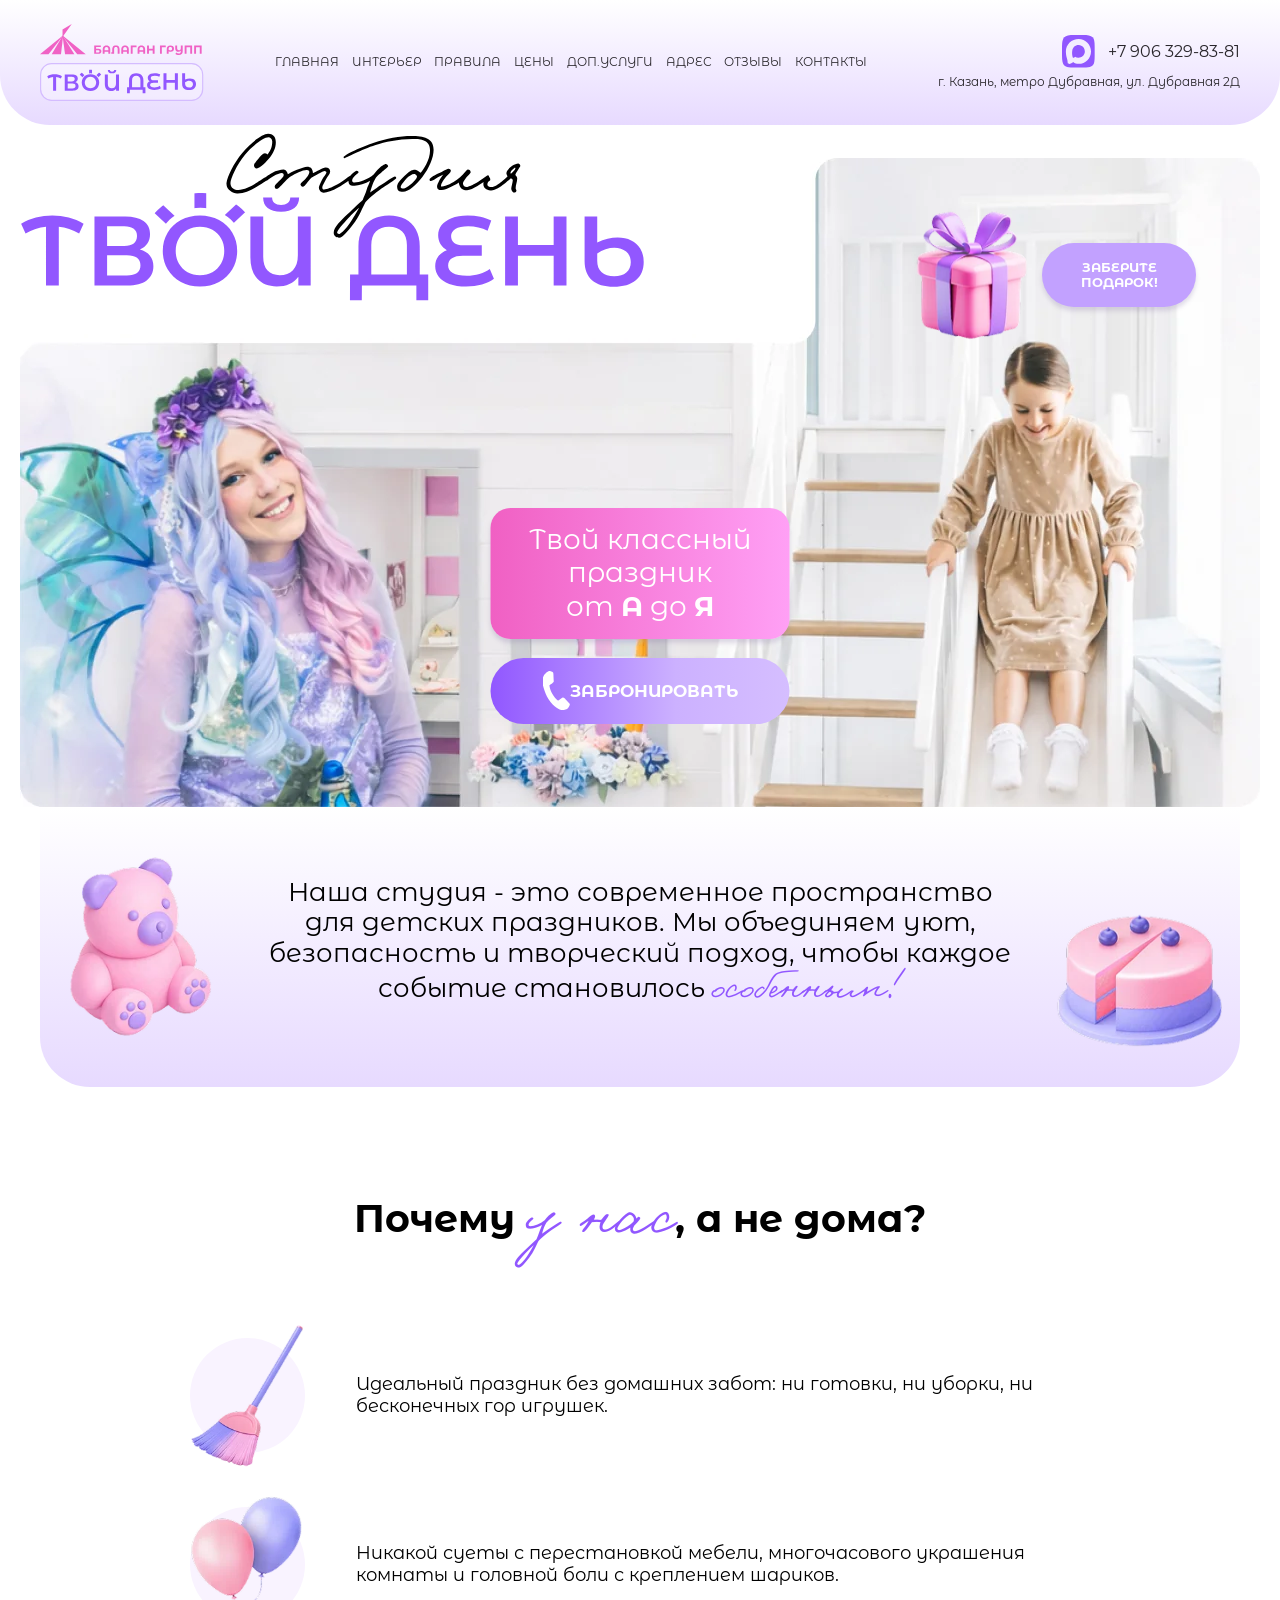
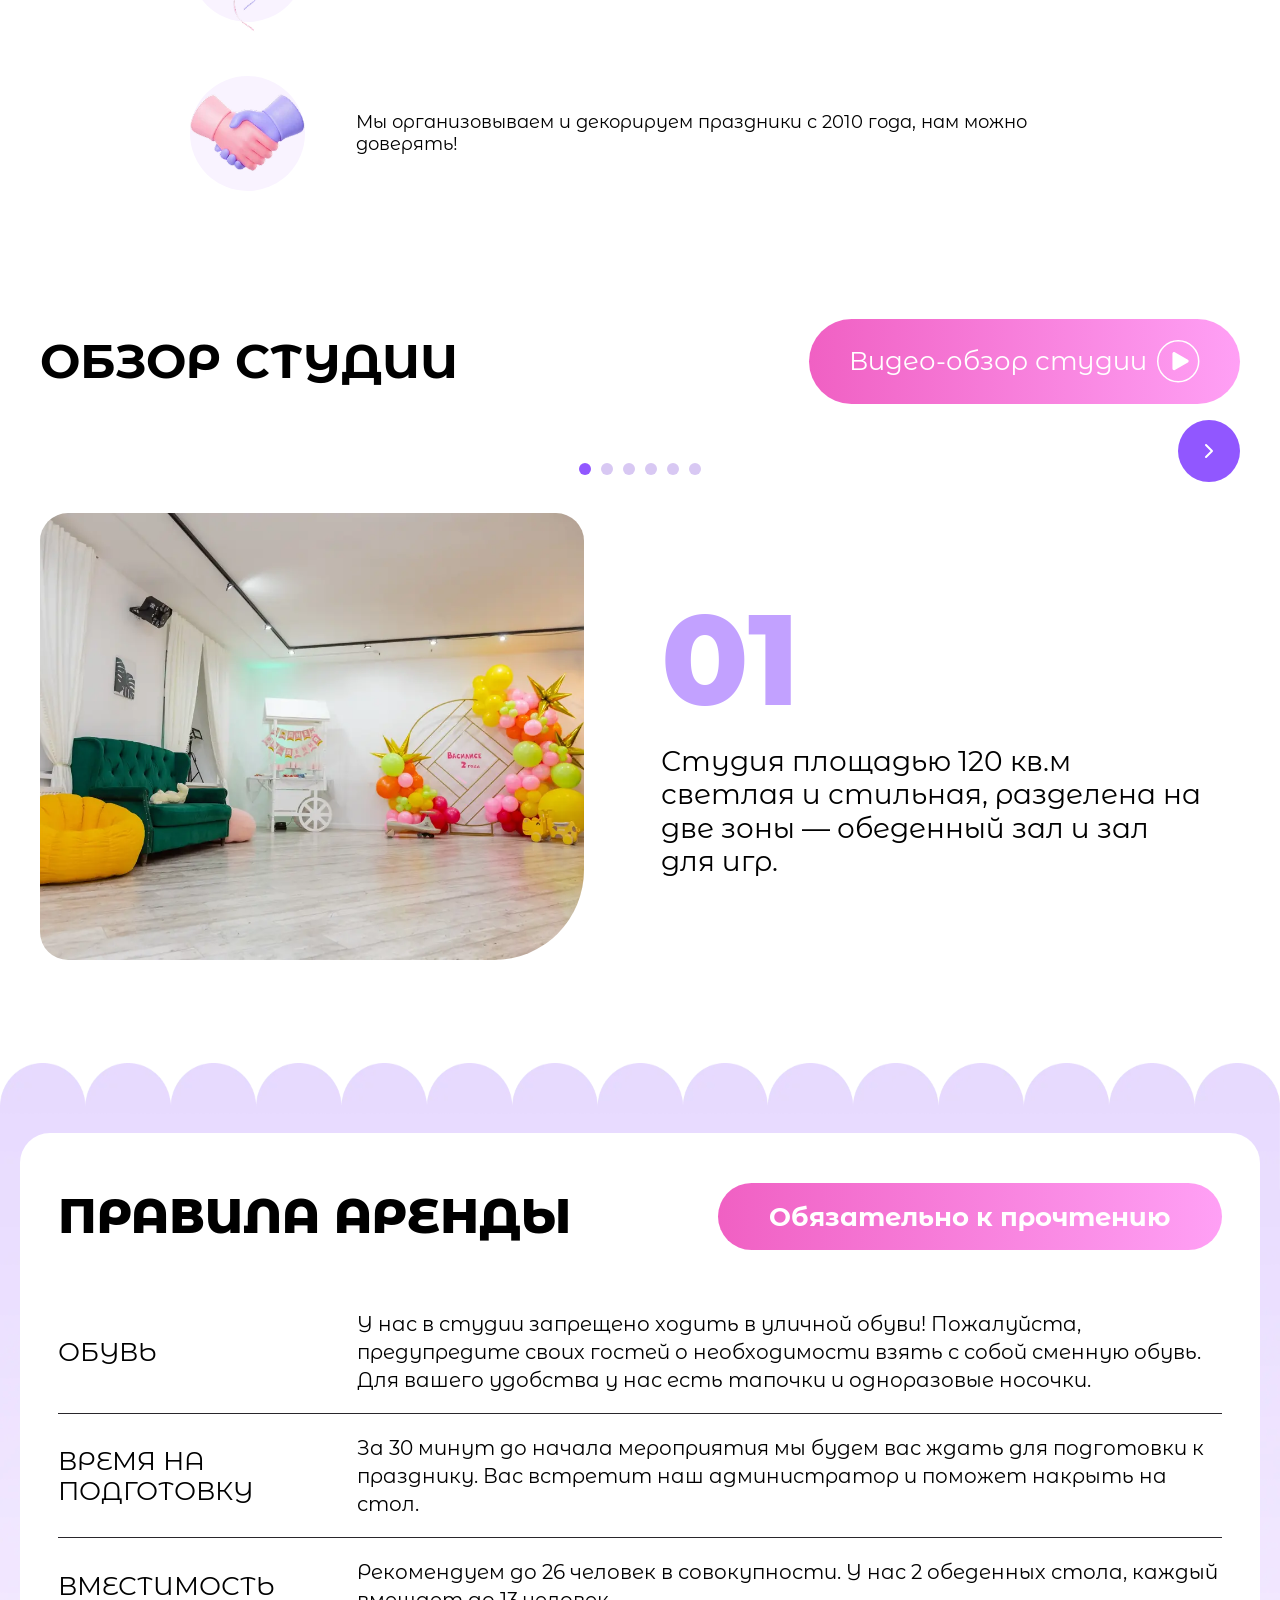
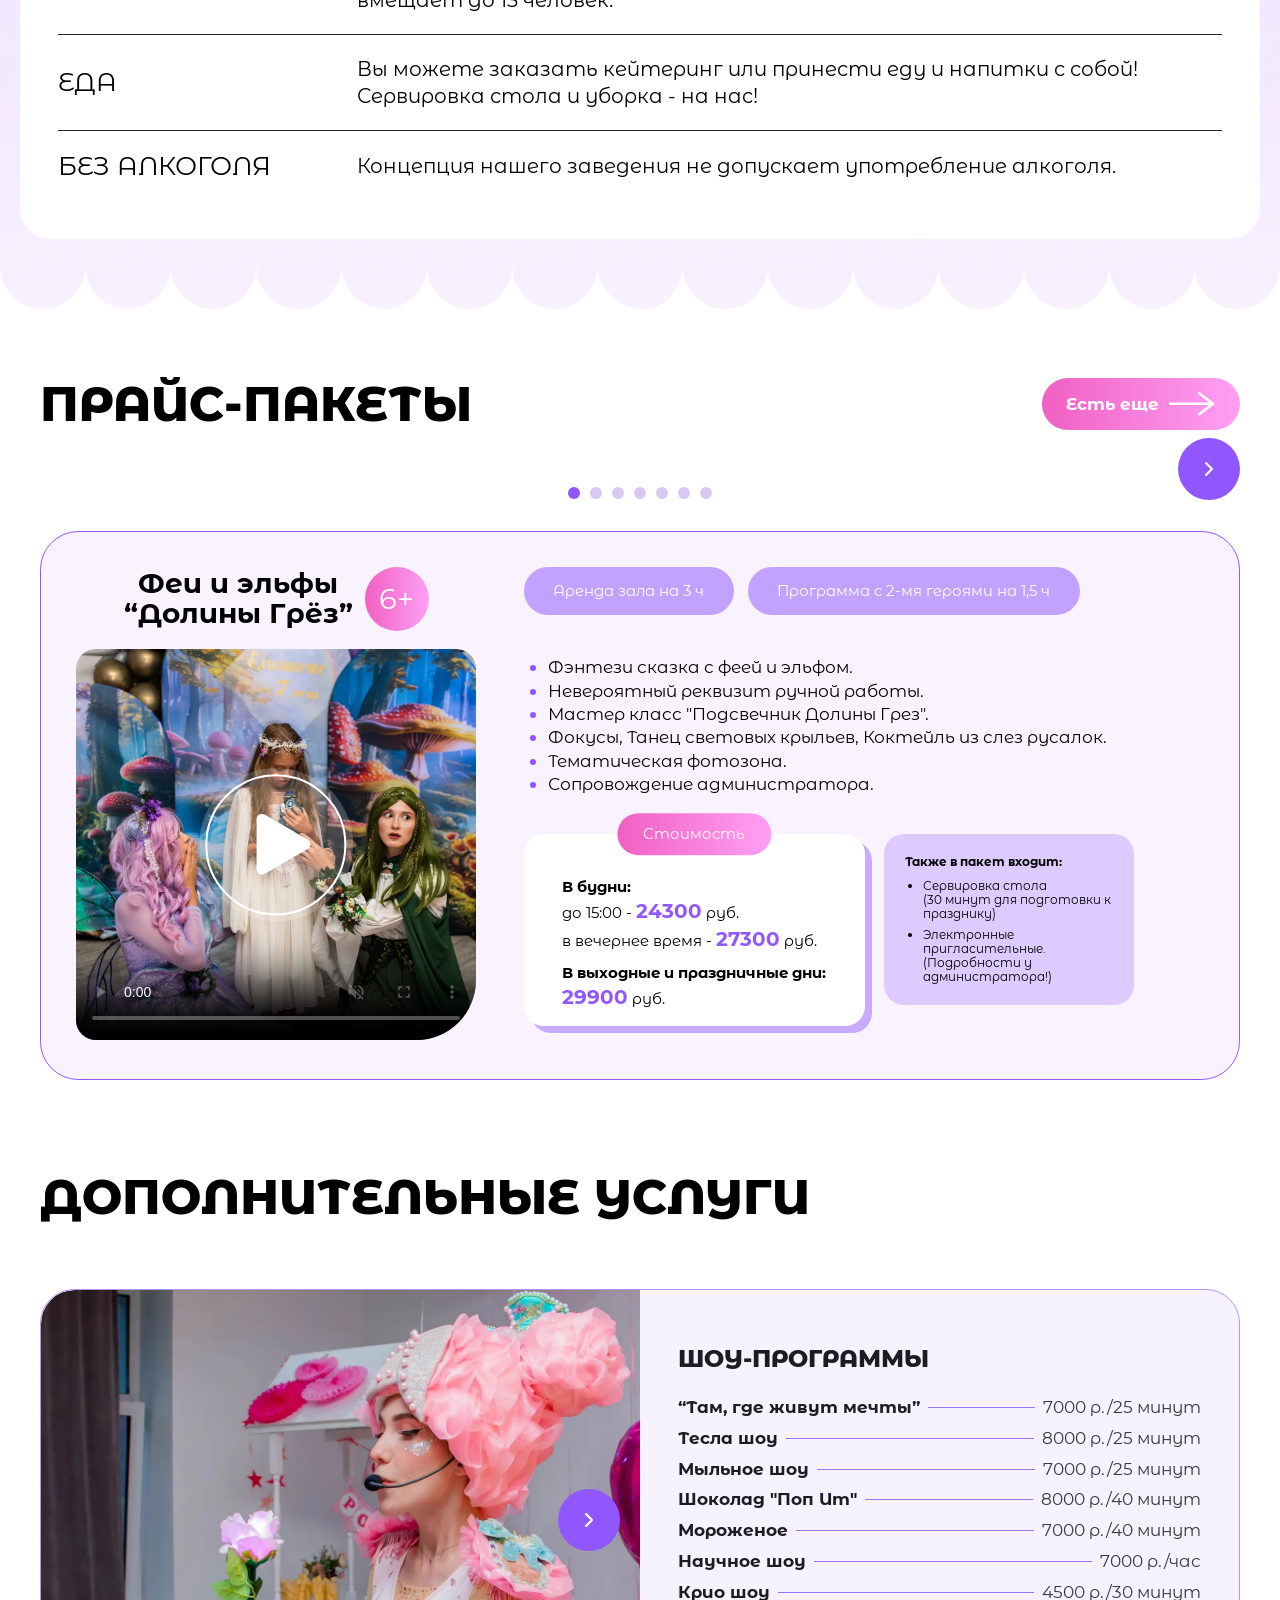
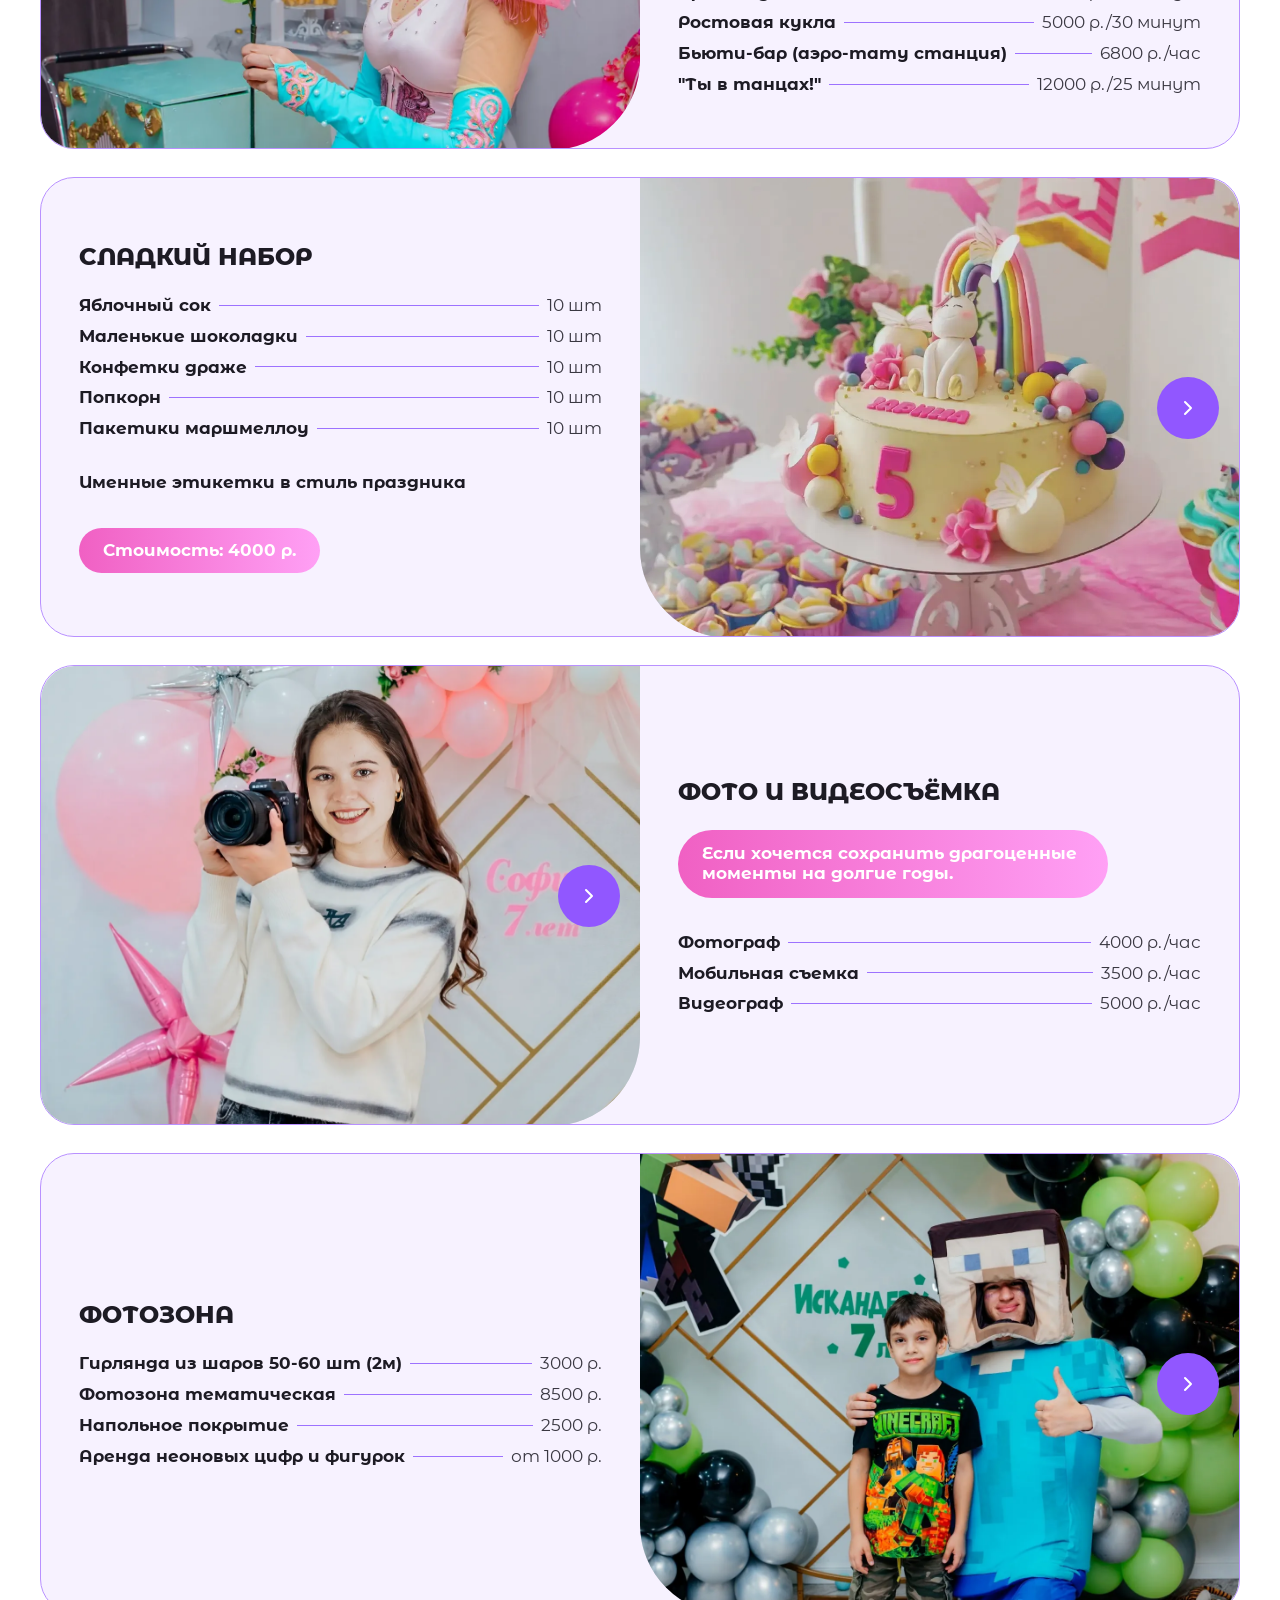
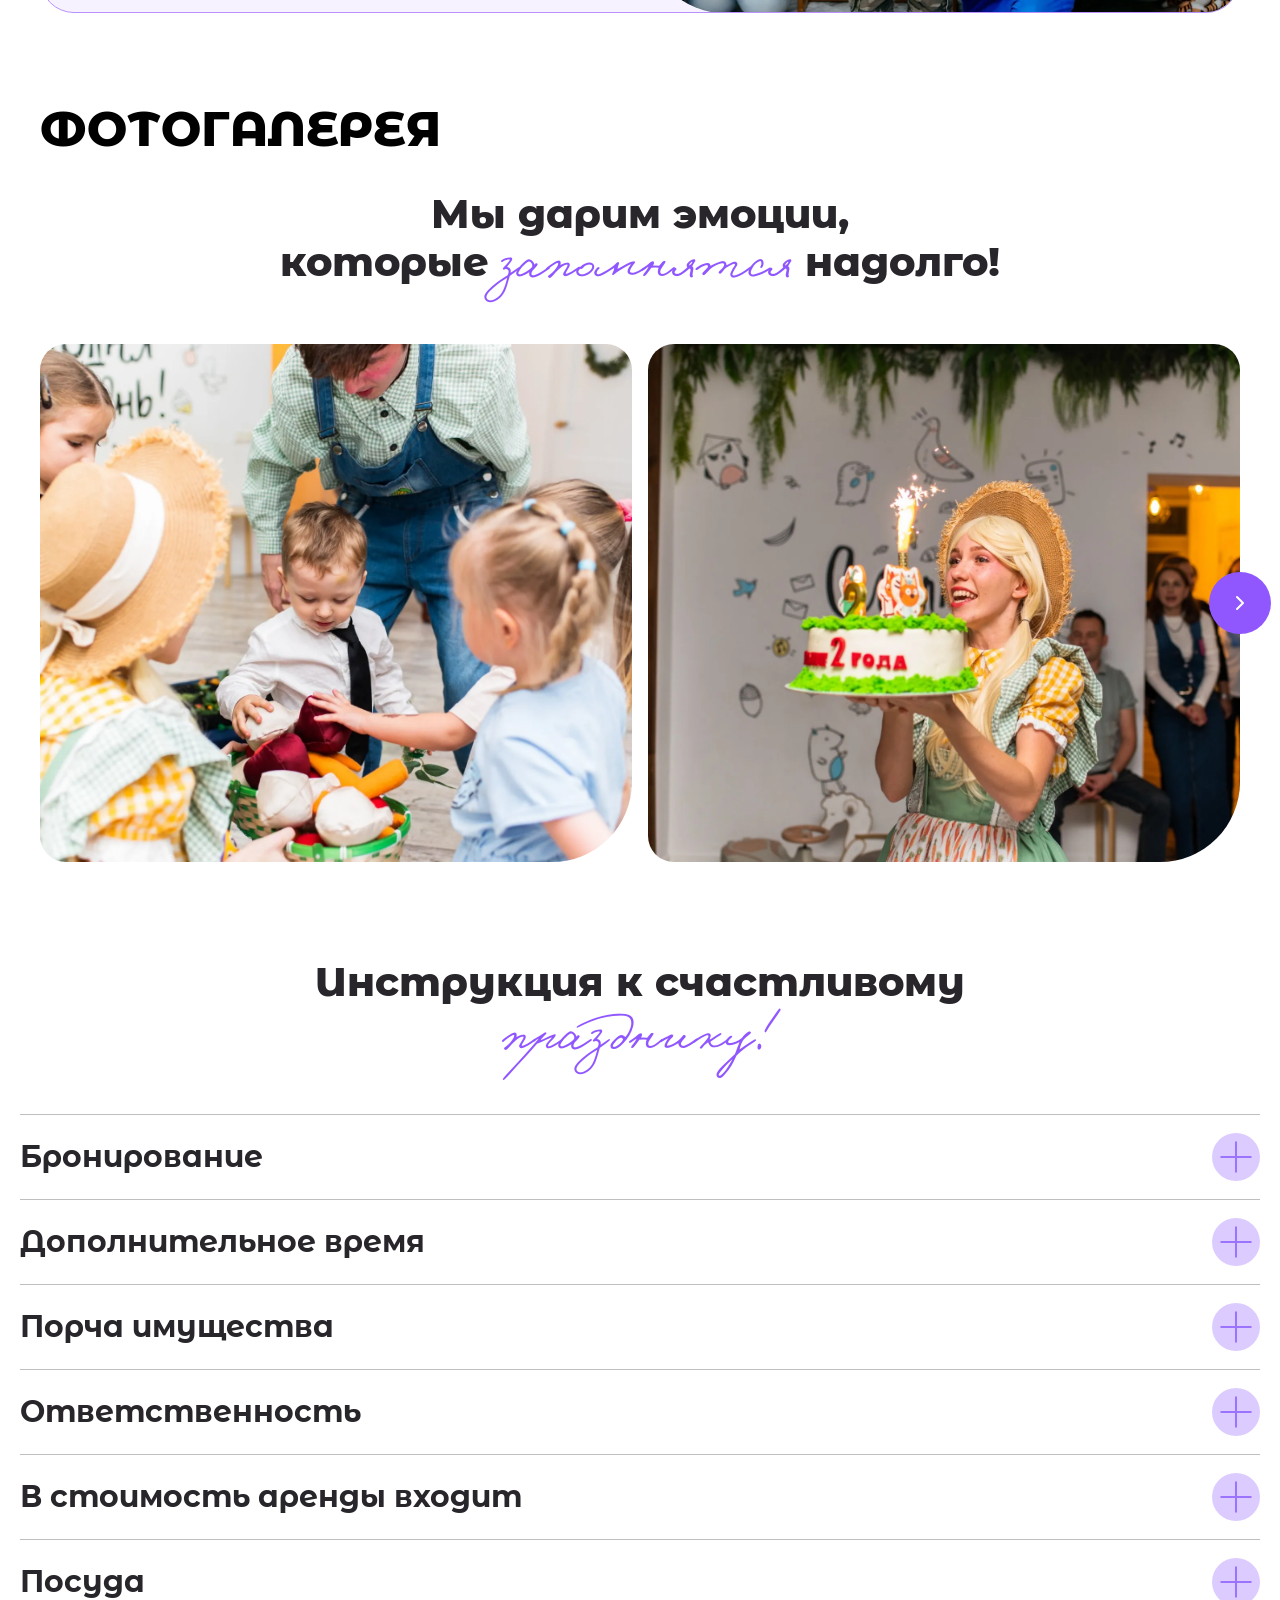
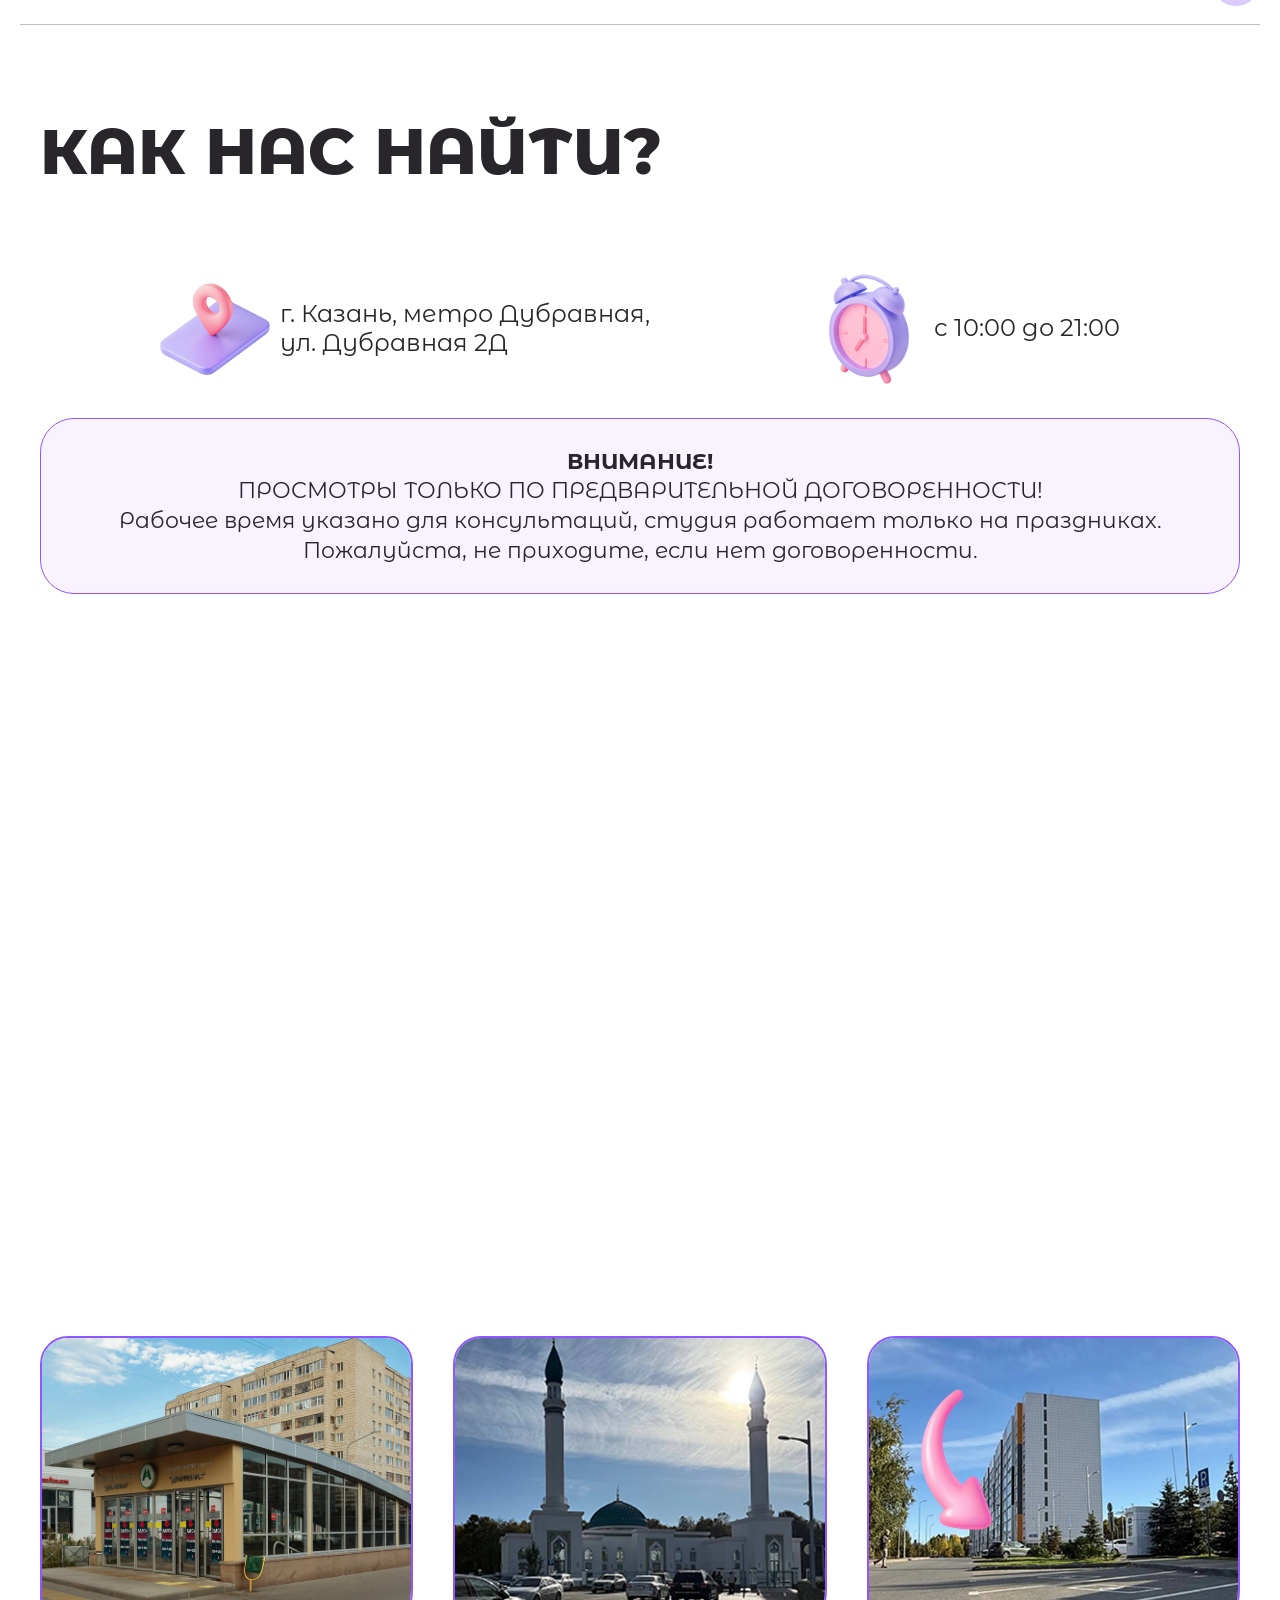
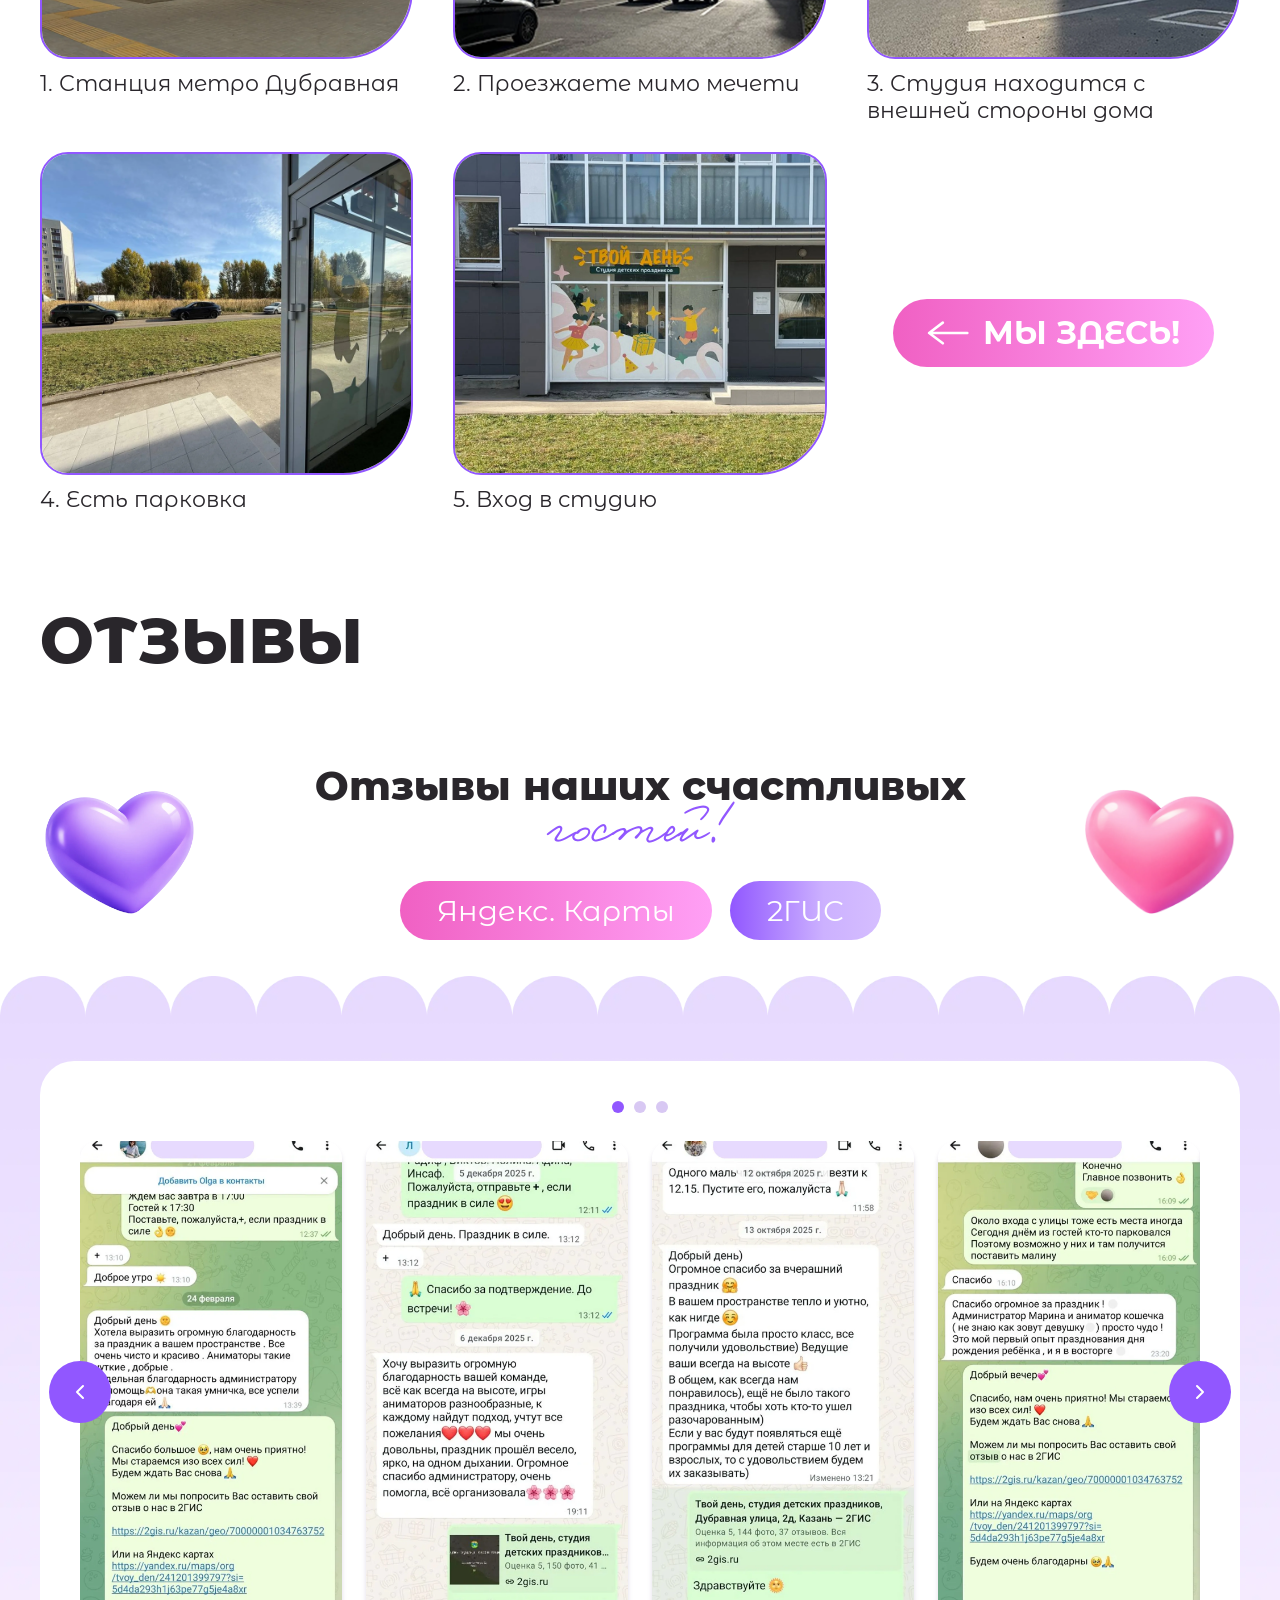
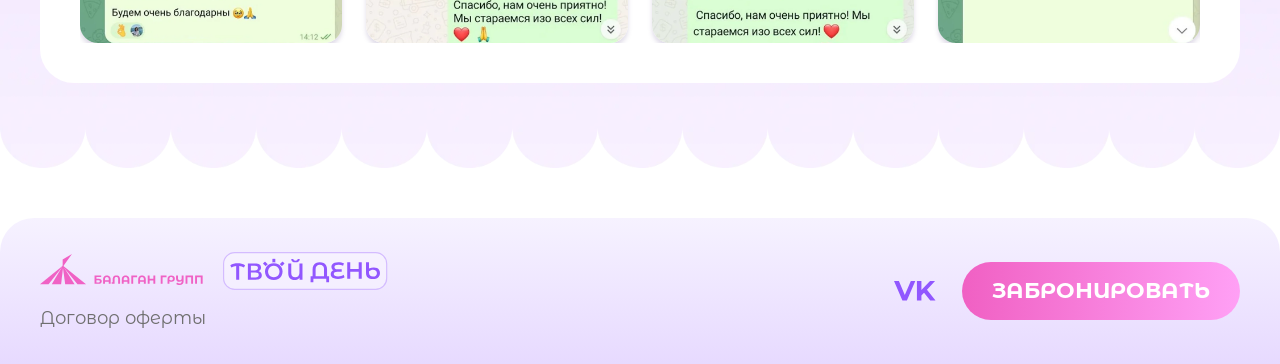
==== commit a362c9e0: "skjhndgi" ====
--- a/index.html
+++ b/index.html
@@ -7,7 +7,7 @@
     name="description"
     content="Твой День — студия детских праздников в Казани у метро Дубравная. Аренда зала, аниматоры, шоу-программы, фотозоны и организация дня рождения под ключ."
   />
-  <title>Твой День</title>
+  <title>Детские праздники в Казани — организация праздников под ключ</title>
 
   <!-- Yandex.Metrika counter -->
   <script type="text/javascript">
@@ -86,6 +86,9 @@
   />
 
   <link rel="stylesheet" href="css/style.css" />
+  
+  <link rel="icon" type="image/png" sizes="32x32" href="image/favicon-32.png" />
+  <link rel="icon" type="image/png" sizes="16x16" href="image/favicon-16.png" />
 </head>
   <body>
     <!-- хеддер -->
@@ -279,6 +282,42 @@
           </span>
         </button>
 
+        <!-- подарок -->
+          <button class="gift-trigger" id="giftTrigger" type="button" aria-label="Открыть подарок">
+            <img
+              src="image/подарок.webp"
+              alt="Подарок"
+              class="gift-trigger_image"
+              loading="lazy"
+              decoding="async"
+            />
+            <span class="gift-trigger_badge">ЗАБЕРИТЕ<br />ПОДАРОК!</span>
+          </button>
+
+          <!-- попап подарка -->
+          <div class="gift-popup" id="giftPopup" hidden>
+            <div class="gift-popup_overlay" id="giftPopupOverlay"></div>
+
+            <div
+              class="gift-popup_window"
+              role="dialog"
+              aria-modal="true"
+              aria-labelledby="giftPopupTitle"
+            >
+              <button class="gift-popup_close" id="giftPopupClose" type="button" aria-label="Закрыть">
+                ×
+              </button>
+
+              <p class="gift-popup_text" id="giftPopupTitle">
+                При бронировании программы<br />
+                назовите промокод “ПОДАРОК”<br />
+                и получите скидку - 1000 руб.
+                <br /><br />
+                Подробности у администратора!
+              </p>
+            </div>
+          </div>
+
         <div class="card" hidden>
           <a href="tel:+79063298381">Позвонить +7 906-329-83-81</a>
           <button type="button">Отменить</button>
@@ -312,7 +351,7 @@
       <section class="slogan">
         <div class="slogan-wrap">
           <img src="image/торт.webp" alt="тортик" class="cake" loading="lazy" decoding="async" />
-          <img src="image/подарок.webp" alt="подарок" class="gift" loading="lazy" decoding="async" />
+          <img src="image/мишка.webp" alt="подарок" class="gift" loading="lazy" decoding="async" />
 
           <div class="slogan-content">
             <p class="slogan-text">
--- a/css/style.css
+++ b/css/style.css
@@ -1,12 +1,12 @@
 @font-face {
   font-family: "Gogol";
-  src: url("../fonts/gogol_regular.woff") format("opentype");
+  src: url("../fonts/gogol_regular.woff") format("woff");
   font-display: swap;
 }
 
 @font-face {
   font-family: "Montserrat Alternates";
-  src: url("../fonts/MontserratAlternates-Regular.woff") format("truetype");
+  src: url("../fonts/MontserratAlternates-Regular.woff") format("woff");
   font-weight: 400;
   font-style: normal;
   font-display: swap;
@@ -14,7 +14,7 @@
 
 @font-face {
   font-family: "Montserrat Alternates";
-  src: url("../fonts/MontserratAlternates-SemiBold.woff") format("truetype");
+  src: url("../fonts/MontserratAlternates-SemiBold.woff") format("woff");
   font-weight: 600;
   font-style: normal;
   font-display: swap;
@@ -22,7 +22,7 @@
 
 @font-face {
   font-family: "Montserrat Alternates";
-  src: url("../fonts/MontserratAlternates-Bold.woff") format("truetype");
+  src: url("../fonts/MontserratAlternates-Bold.woff") format("woff");
   font-weight: 700;
   font-style: normal;
   font-display: swap;
@@ -30,7 +30,7 @@
 
 @font-face {
   font-family: "Montserrat Alternates";
-  src: url("../fonts/MontserratAlternates-ExtraBold.woff") format("truetype");
+  src: url("../fonts/MontserratAlternates-ExtraBold.woff") format("woff");
   font-weight: 800;
   font-style: normal;
   font-display: swap;
@@ -352,7 +352,6 @@
   align-items: center;
   justify-content: center;
   gap: clamp(8px, 1vw, 15px);
-  flex: 1 1 auto;
   min-width: 0;
 }
 
@@ -402,20 +401,27 @@
 }
 
 /* Компактный хедер при скролле */
-
 .header.scrolled {
   padding: 14px 0;
   border-radius: 0 0 34px 34px;
   box-shadow: 0 8px 24px rgba(0, 0, 0, 0.08);
 }
 
+/* ВАЖНО:
+   делаем 3 колонки:
+   левая одинаковой ширины с правой,
+   меню всегда в центре */
 .header.scrolled .header-inner {
-  gap: 24px;
+  grid-template-columns: 220px 1fr 220px;
+  align-items: center;
+  gap: 16px;
 }
 
 .header.scrolled .header-logo {
-  min-width: auto;
+  min-width: 0;
   gap: 0;
+  justify-self: start;
+  align-self: center;
 }
 
 .header.scrolled .logo-balagan {
@@ -431,7 +437,12 @@
 }
 
 .header.scrolled .header-items {
+  display: flex;
+  align-items: center;
+  justify-content: center;
   gap: 16px;
+  min-width: 0;
+  margin: 0;
 }
 
 .header.scrolled .header-item {
@@ -439,13 +450,16 @@
 }
 
 .header.scrolled .header-contacts {
-  min-width: auto;
-  justify-content: center;
+  min-width: 0;
+  width: 220px;
+  justify-self: end;
+  align-items: flex-end;
 }
 
 .header.scrolled .number {
   gap: 10px;
   font-size: 16px;
+  justify-content: flex-end;
 }
 
 .header.scrolled .header-contact-icon {
@@ -609,6 +623,199 @@
   display: block;
   flex-shrink: 0;
 }
+
+
+
+
+
+/* =========================
+   ПОДАРОК НА ГЛАВНОМ ЭКРАНЕ
+========================= */
+
+.gift-trigger {
+  position: absolute;
+  top: clamp(20px, 4vw, 60px);
+  right: clamp(40px, 5vw, 70px);
+  z-index: 8;
+
+  display: inline-flex;
+  align-items: center;
+  gap: clamp(8px, 1vw, 12px);
+
+  padding: 0;
+  margin: 0;
+  border: none;
+  background: transparent;
+  cursor: pointer;
+}
+
+.gift-trigger_image {
+  width: clamp(84px, 9vw, 124px);
+  height: auto;
+  display: block;
+  transform-origin: top center;
+  animation: giftSwing 2.2s ease-in-out infinite;
+  will-change: transform;
+}
+
+.gift-trigger_badge {
+  display: inline-flex;
+  align-items: center;
+  justify-content: center;
+  min-width: clamp(120px, 12vw, 170px);
+  min-height: clamp(48px, 5vw, 72px);
+  padding: clamp(8px, 0.9vw, 12px) clamp(14px, 1.2vw, 20px);
+
+  border-radius: 999px;
+  background: var(--color-purple-light);
+  color: var(--color-light);
+
+  font-family: var(--font-family-base);
+  font-weight: 700;
+  font-size: clamp(12px, 1.05vw, 20px);
+  line-height: 1.05;
+  text-align: center;
+  text-transform: uppercase;
+  box-shadow: var(--box-shadow-2);
+  white-space: nowrap;
+}
+
+.gift-trigger:hover .gift-trigger_image {
+  animation-duration: 1.4s;
+}
+
+.gift-trigger:focus-visible {
+  outline: 2px solid var(--color-purple);
+  outline-offset: 6px;
+  border-radius: 20px;
+}
+
+@keyframes giftSwing {
+  0% {
+    transform: rotate(0deg);
+  }
+  20% {
+    transform: rotate(-10deg);
+  }
+  40% {
+    transform: rotate(8deg);
+  }
+  60% {
+    transform: rotate(-6deg);
+  }
+  80% {
+    transform: rotate(4deg);
+  }
+  100% {
+    transform: rotate(0deg);
+  }
+}
+
+/* =========================
+   ПОПАП ПОДАРКА
+========================= */
+
+.gift-popup[hidden] {
+  display: none;
+}
+
+.gift-popup {
+  position: fixed;
+  inset: 0;
+  z-index: 2000;
+}
+
+.gift-popup_overlay {
+  position: absolute;
+  inset: 0;
+  background: rgba(41, 38, 43, 0.18);
+  backdrop-filter: blur(2px);
+}
+
+.gift-popup_window {
+  position: absolute;
+  top: 50%;
+  left: 50%;
+  z-index: 1;
+
+  width: min(90vw, 460px);
+  transform: translate(-50%, -50%);
+
+  padding: 34px 36px 30px;
+  border: 3px solid #a377ff;
+  border-radius: 24px;
+  background: rgba(255, 255, 255, 0.98);
+  box-shadow: 0 18px 50px rgba(0, 0, 0, 0.12);
+}
+
+.gift-popup_close {
+  position: absolute;
+  top: 14px;
+  right: 18px;
+
+  border: none;
+  background: transparent;
+  padding: 0;
+  margin: 0;
+
+  color: #9a9a9a;
+  font-size: 44px;
+  line-height: 1;
+  cursor: pointer;
+}
+
+.gift-popup_text {
+  margin: 0;
+  color: var(--color-dark);
+  font-family: var(--font-family-base);
+  font-size: clamp(18px, 1.6vw, 21px);
+  line-height: 1.25;
+  font-weight: 500;
+}
+
+/* =========================
+   МОБИЛЬНАЯ ВЕРСИЯ
+========================= */
+
+@media (max-width: 435px) {
+  .gift-trigger {
+    top: 350px;
+    right: 40px;
+    gap: 6px;
+  }
+
+  .gift-trigger_image {
+    width: 72px;
+  }
+
+  .gift-trigger_badge {
+    min-width: 104px;
+    min-height: 42px;
+    padding: 8px 12px;
+    font-size: 11px;
+    line-height: 1.05;
+    border-radius: 999px;
+  }
+
+  .gift-popup_window {
+    width: min(90vw, 330px);
+    padding: 24px 18px 20px;
+    border-radius: 20px;
+  }
+
+  .gift-popup_close {
+    top: 10px;
+    right: 14px;
+    font-size: 34px;
+  }
+
+  .gift-popup_text {
+    font-size: 14px;
+    line-height: 1.35;
+    padding-right: 14px;
+  }
+}
+
 
 /* СЛОГАН */
 .slogan {
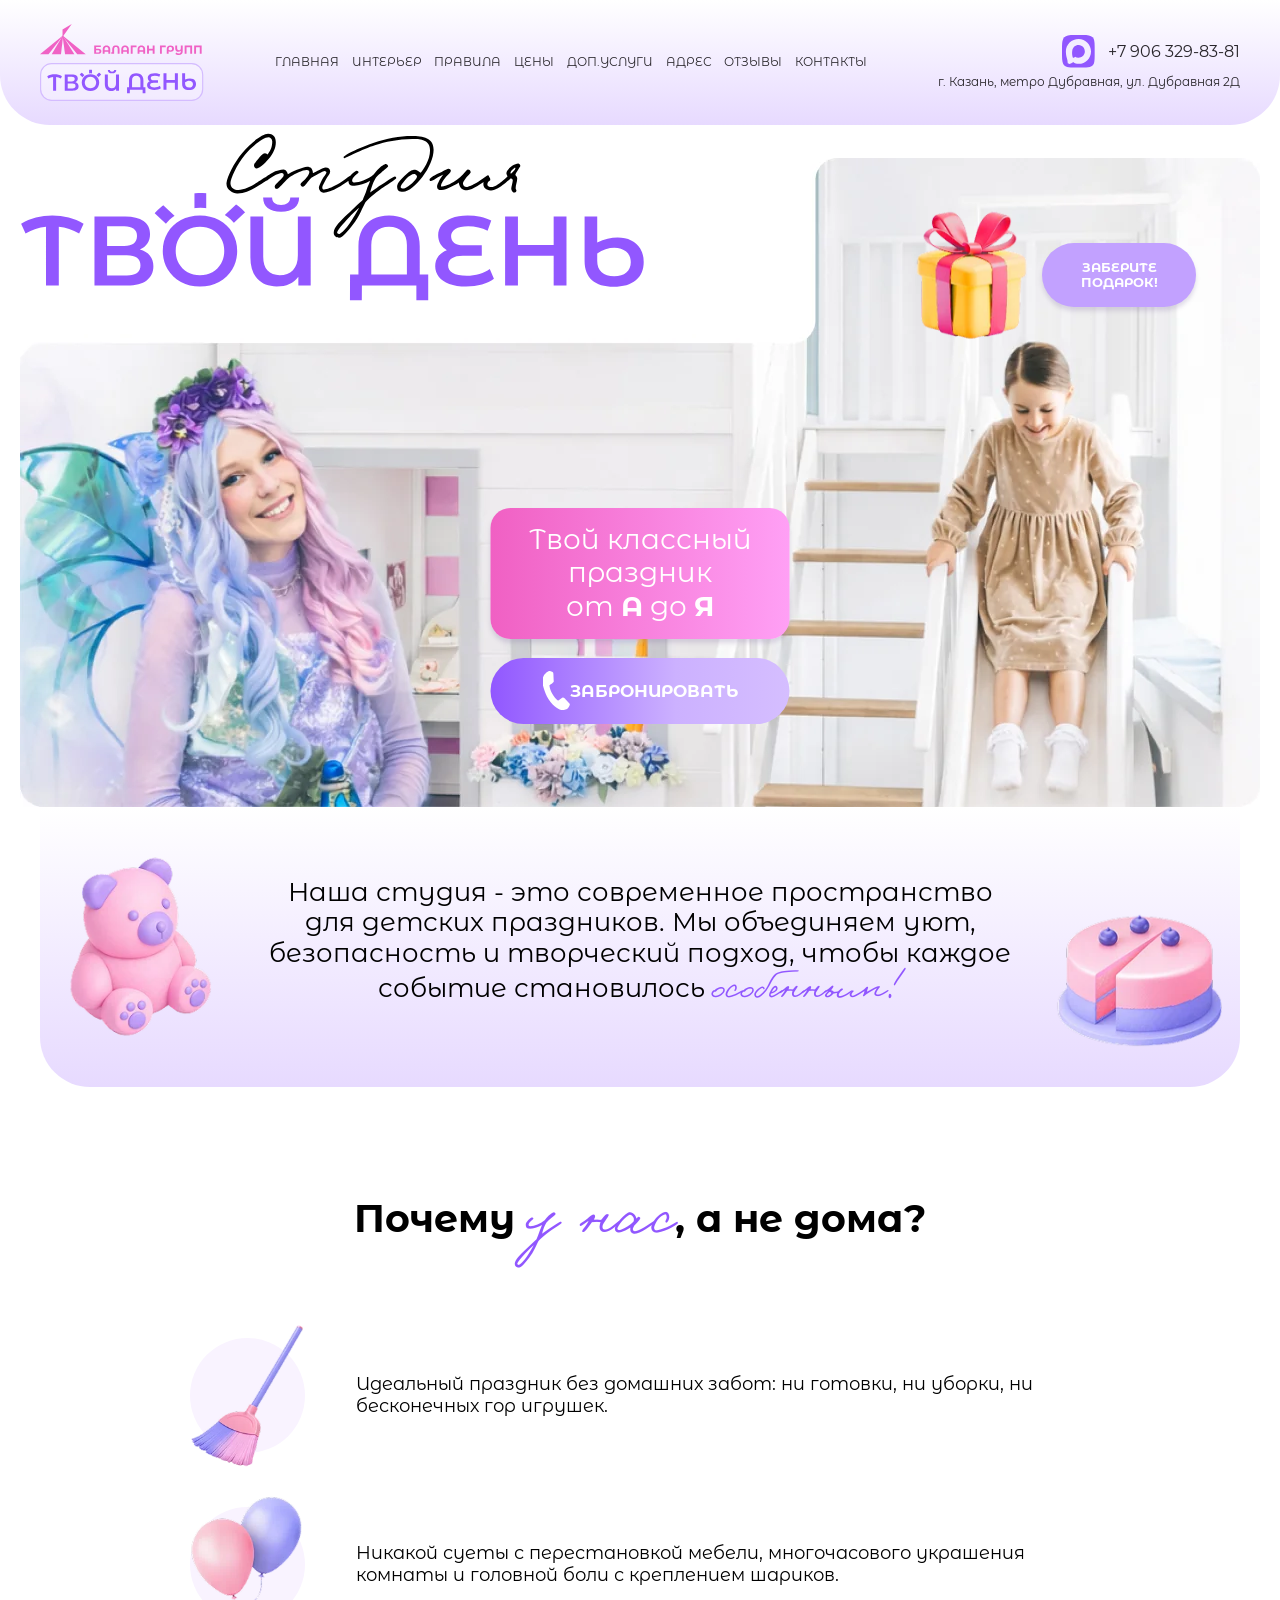
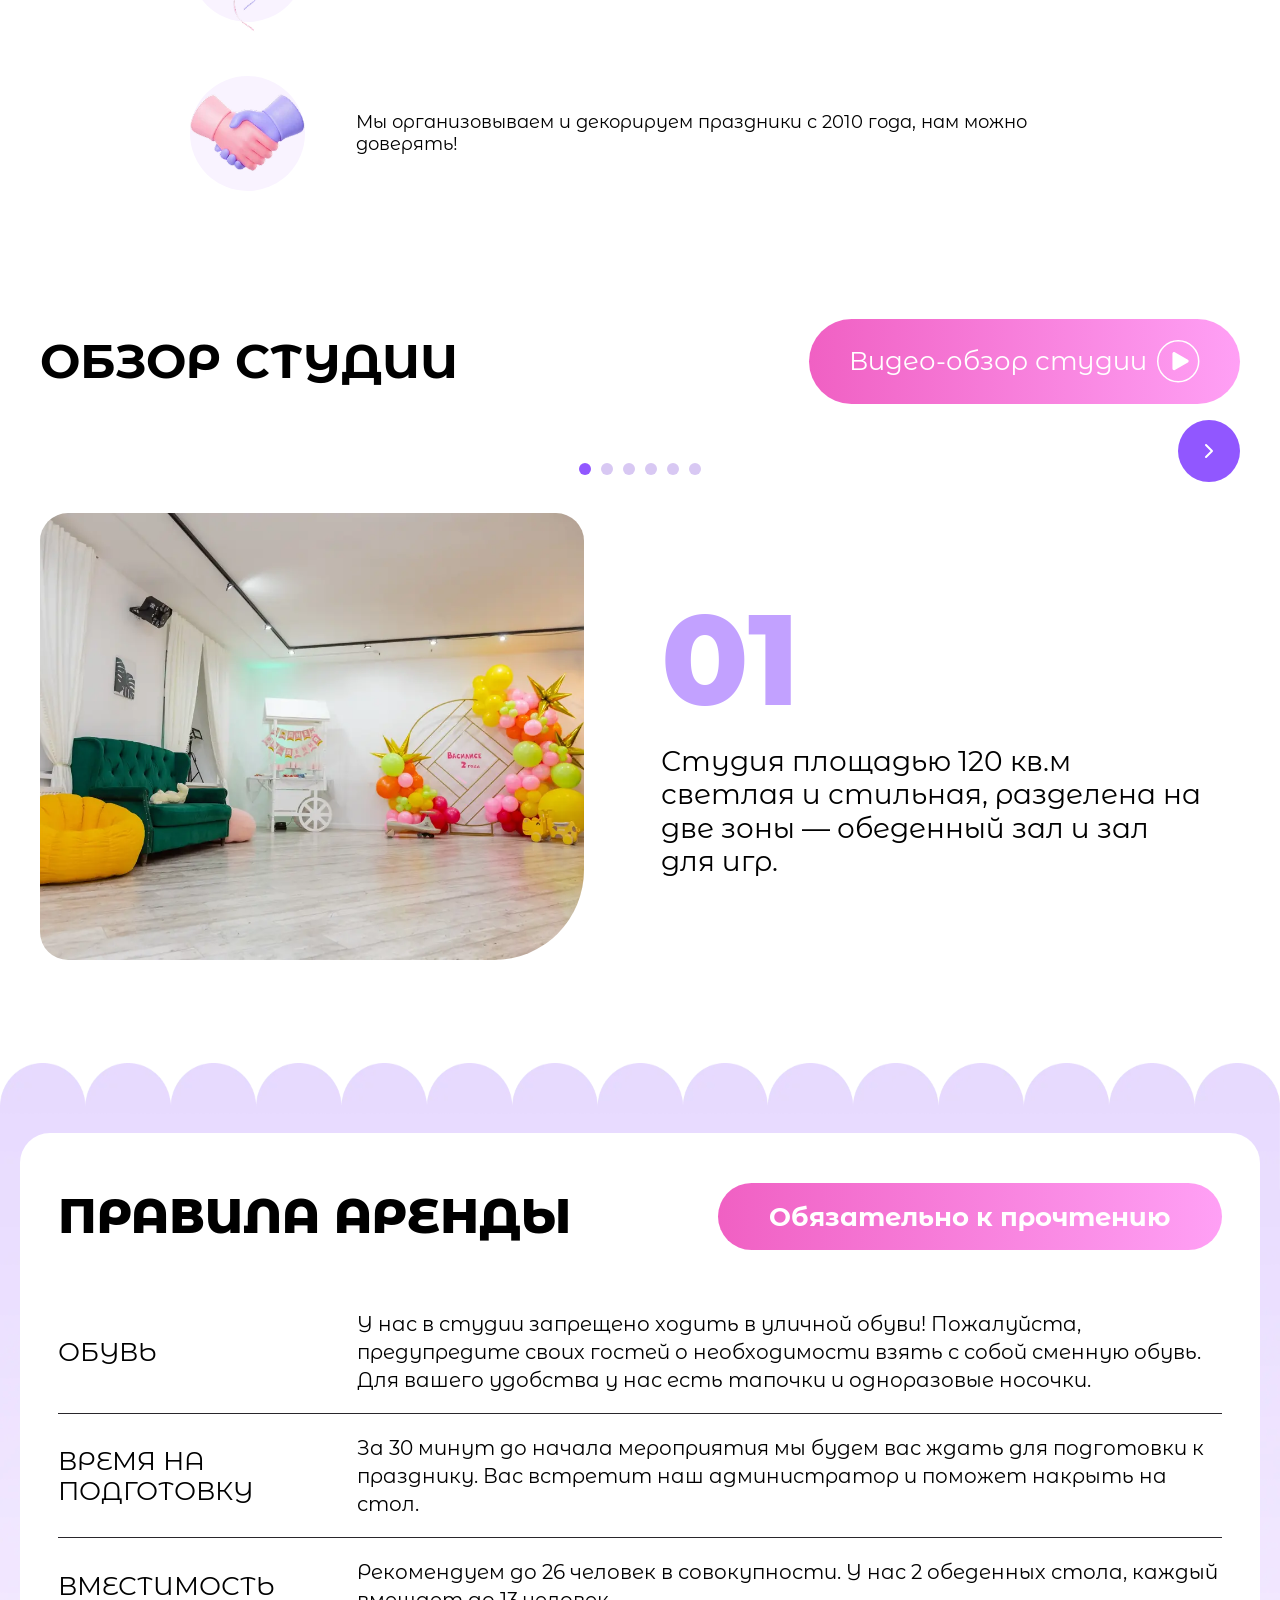
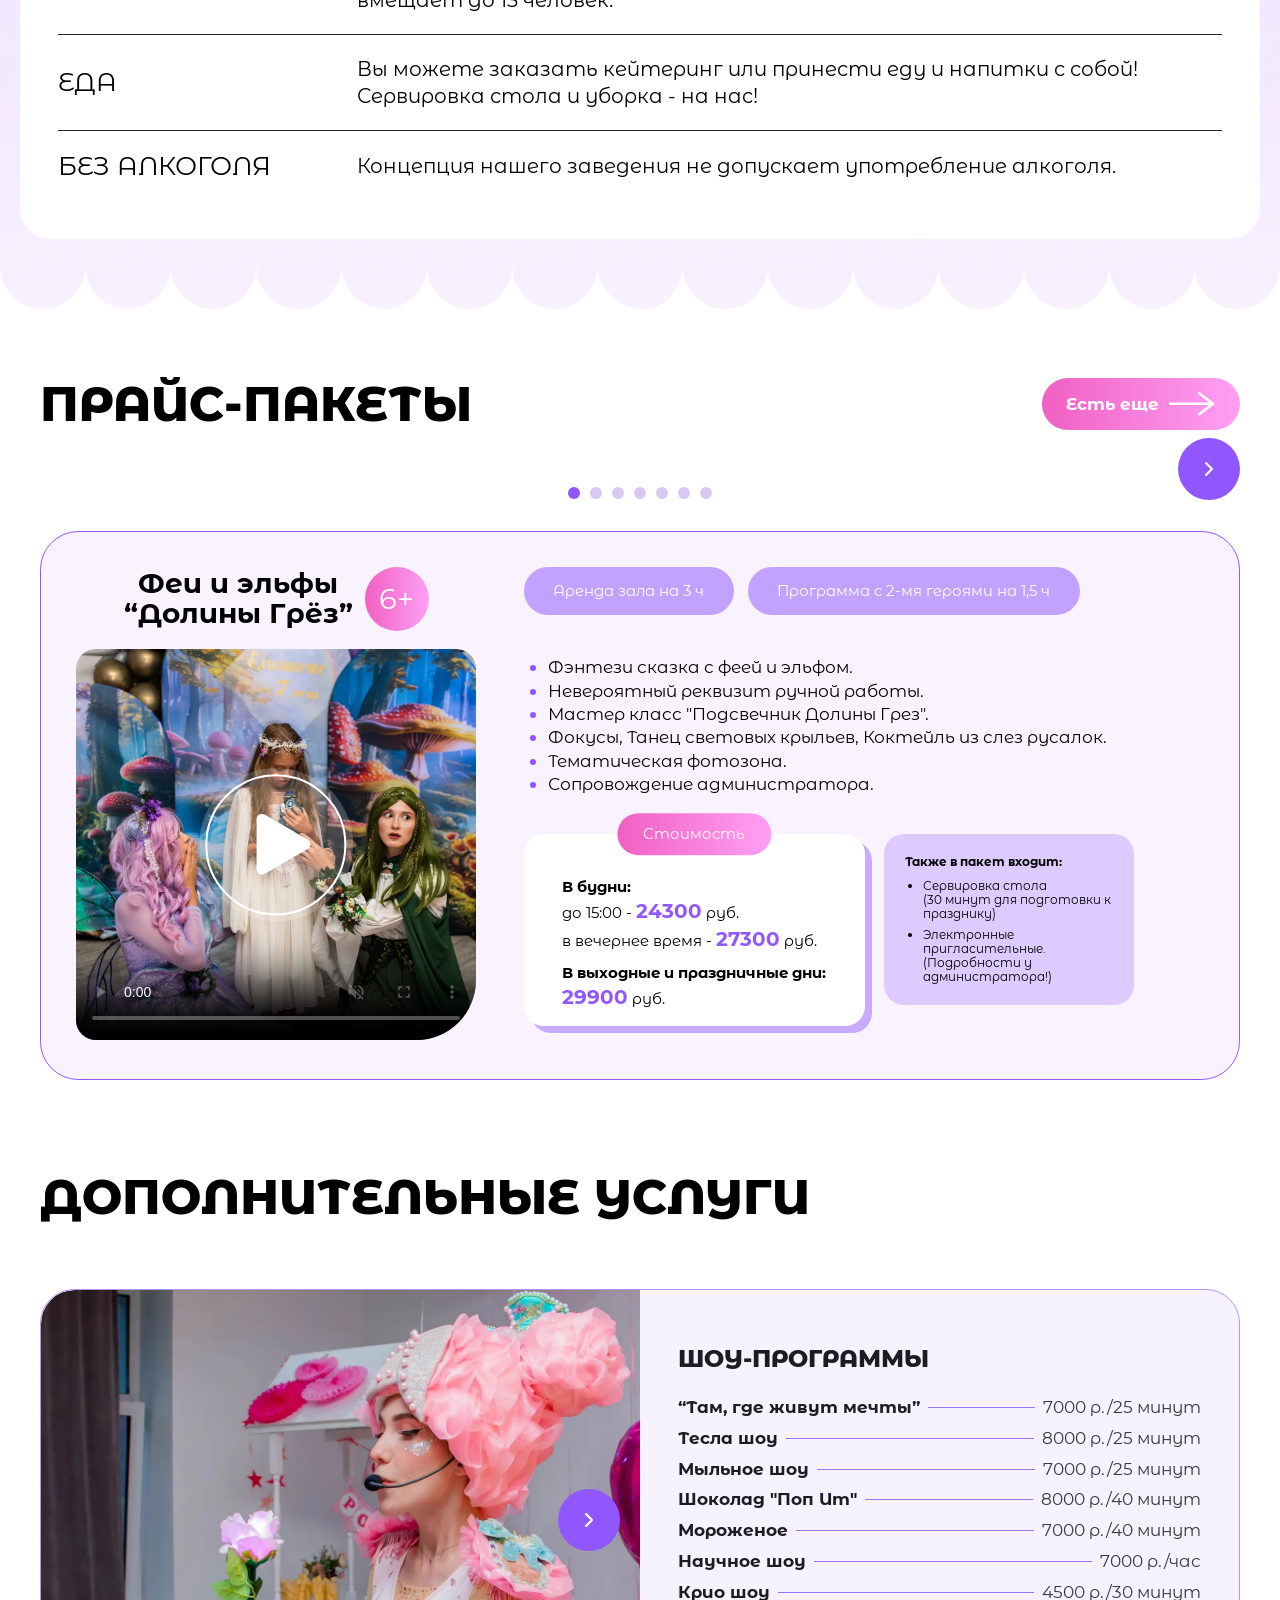
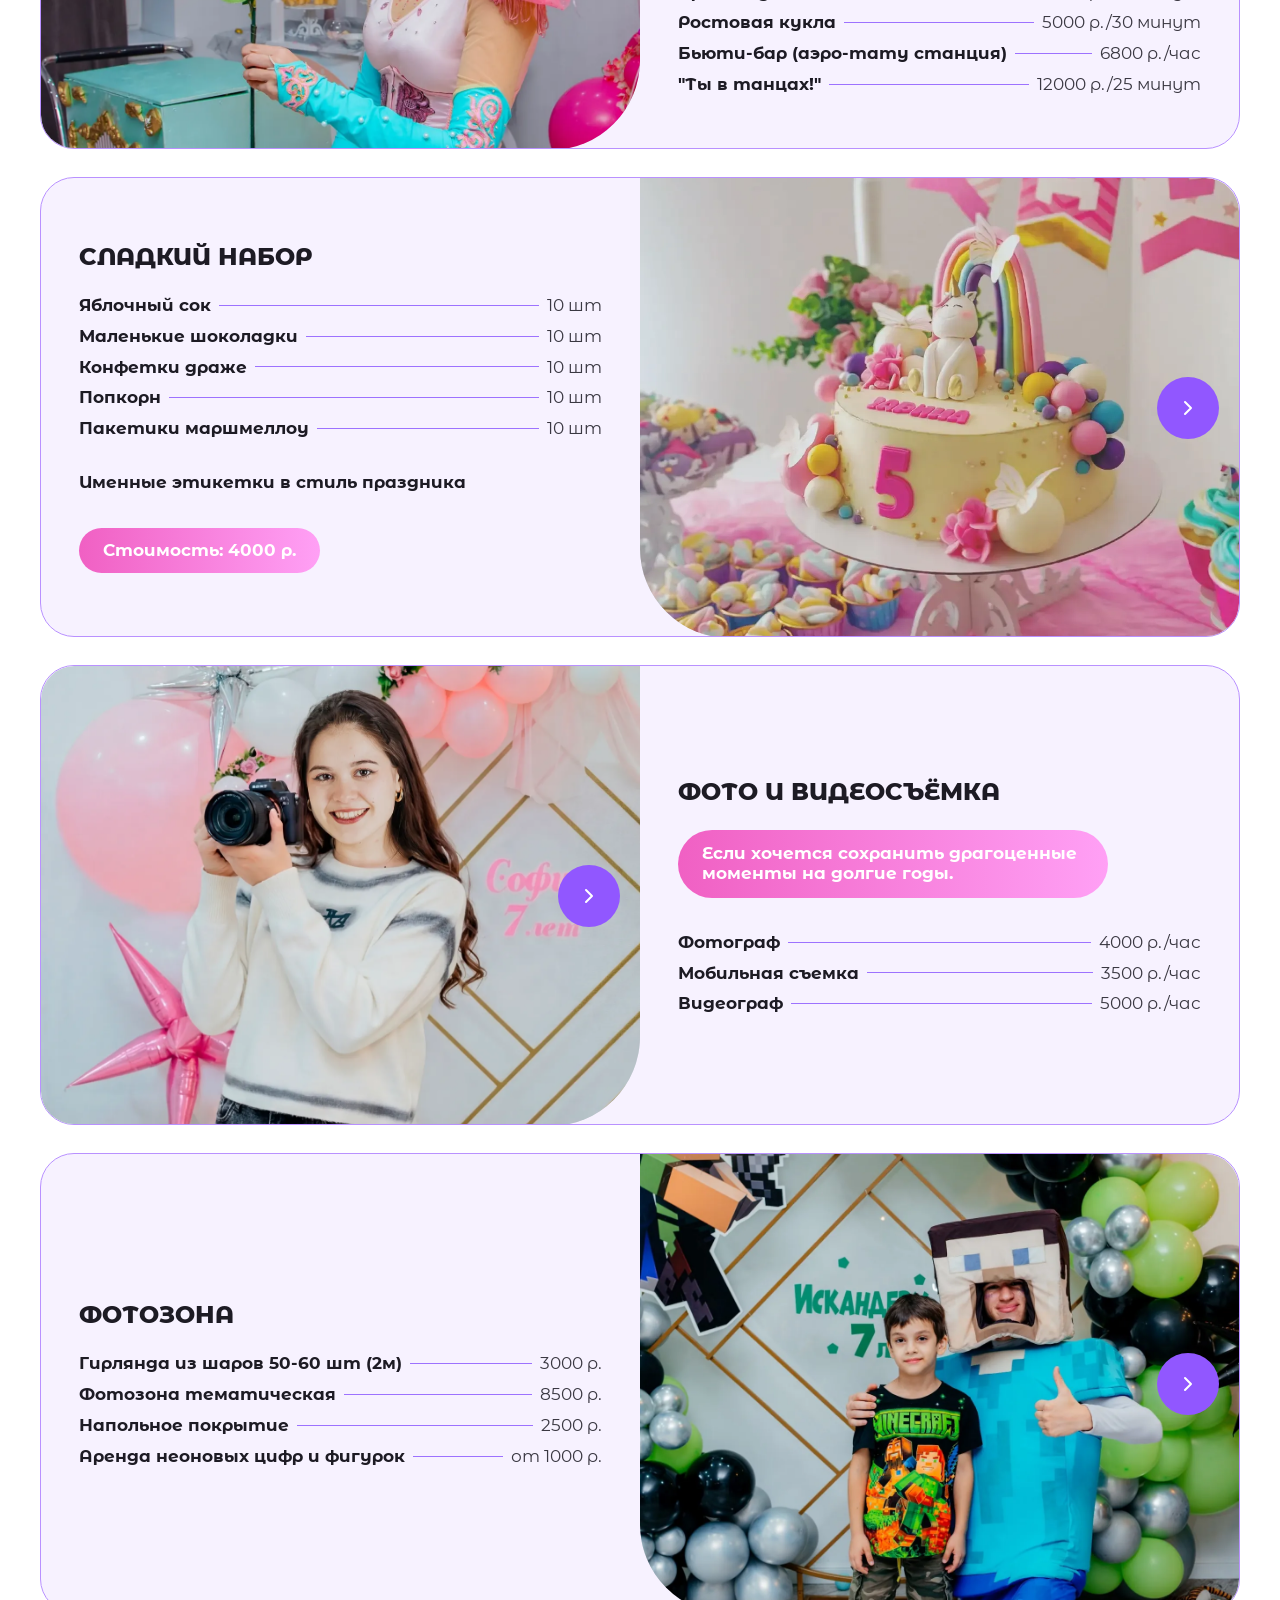
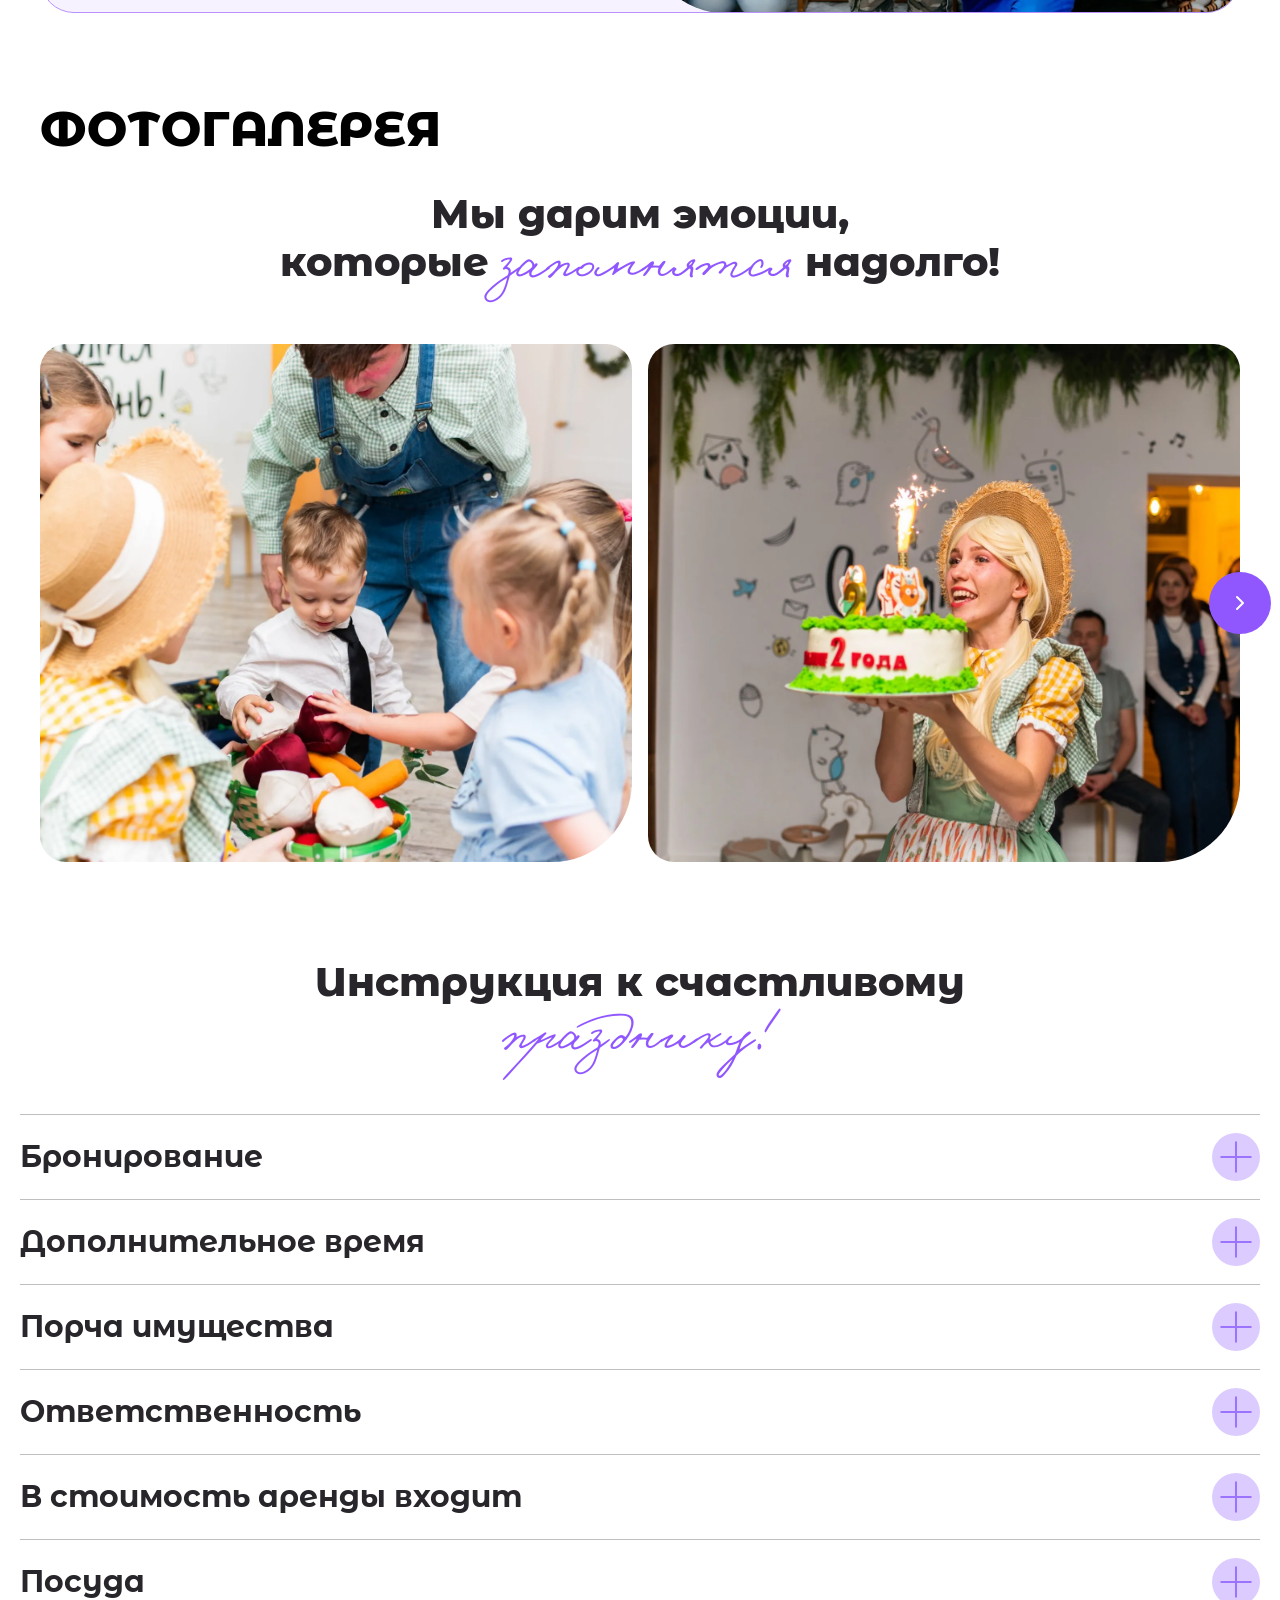
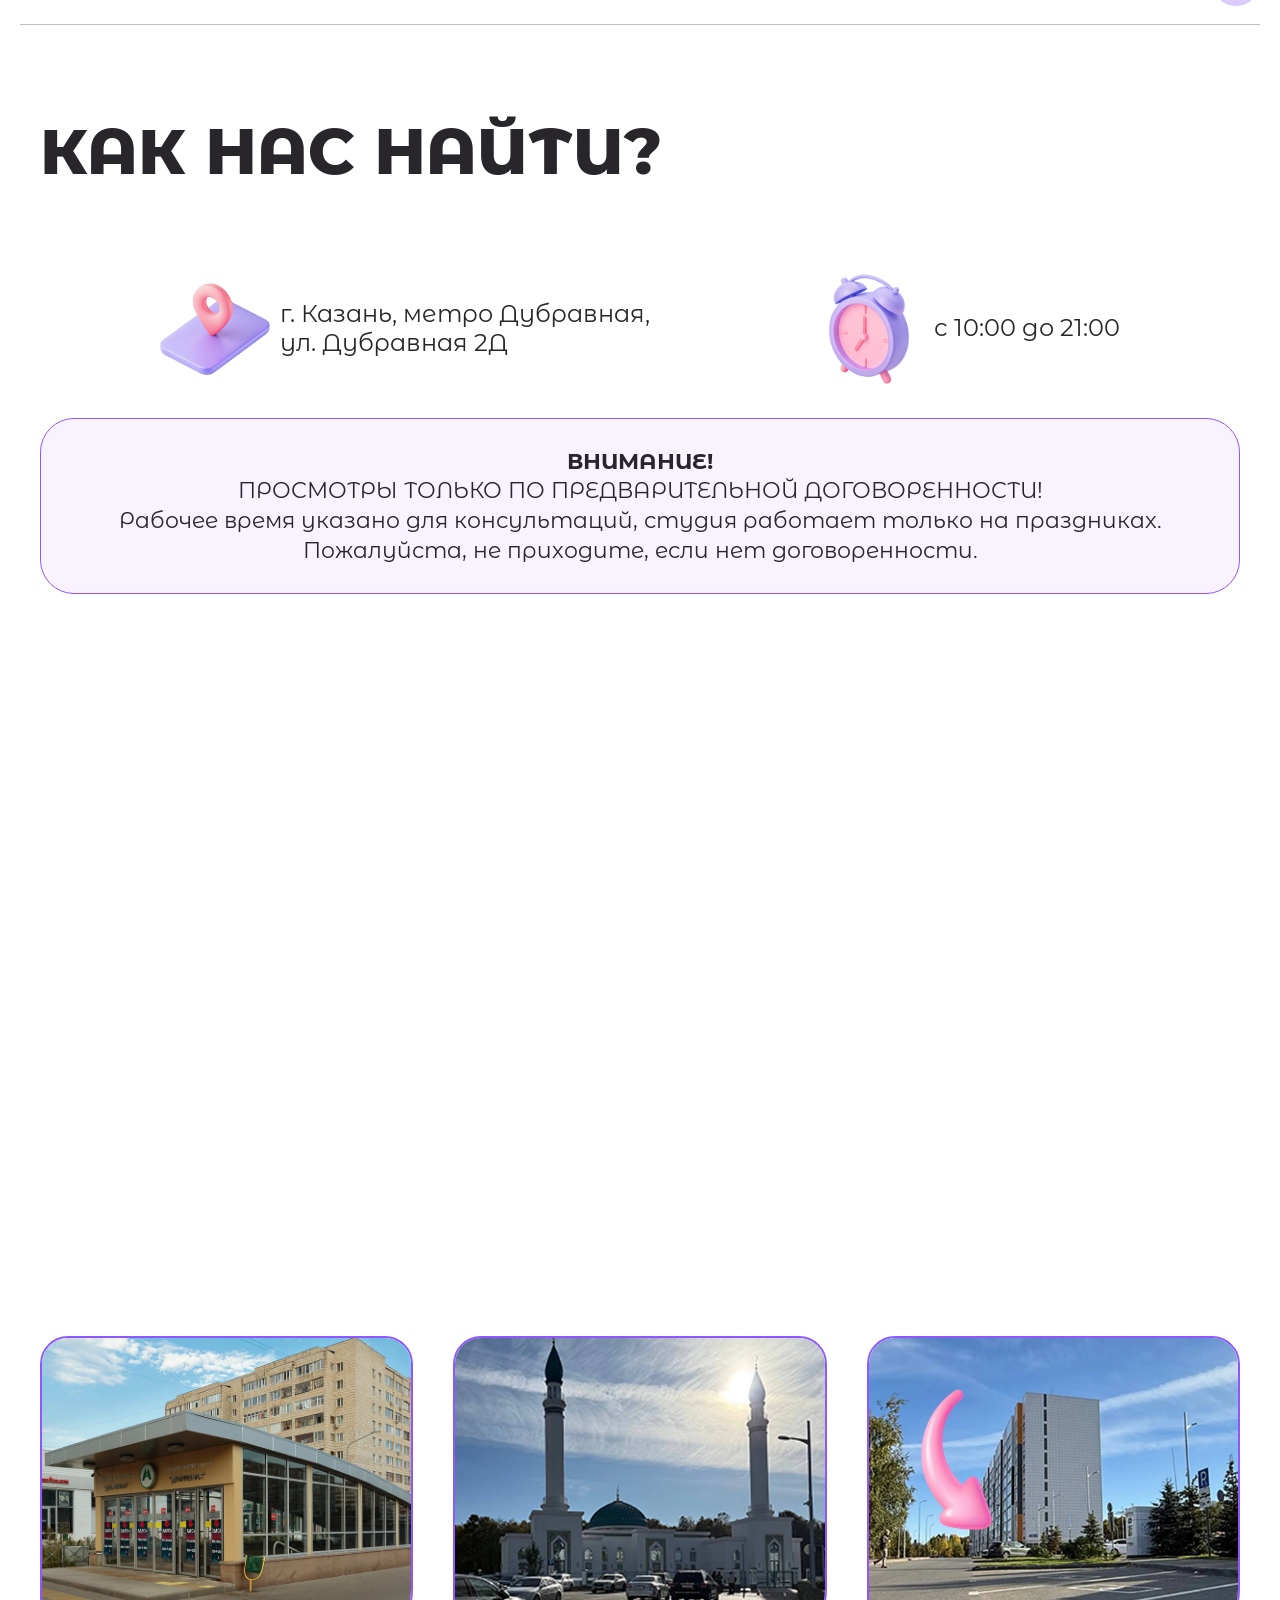
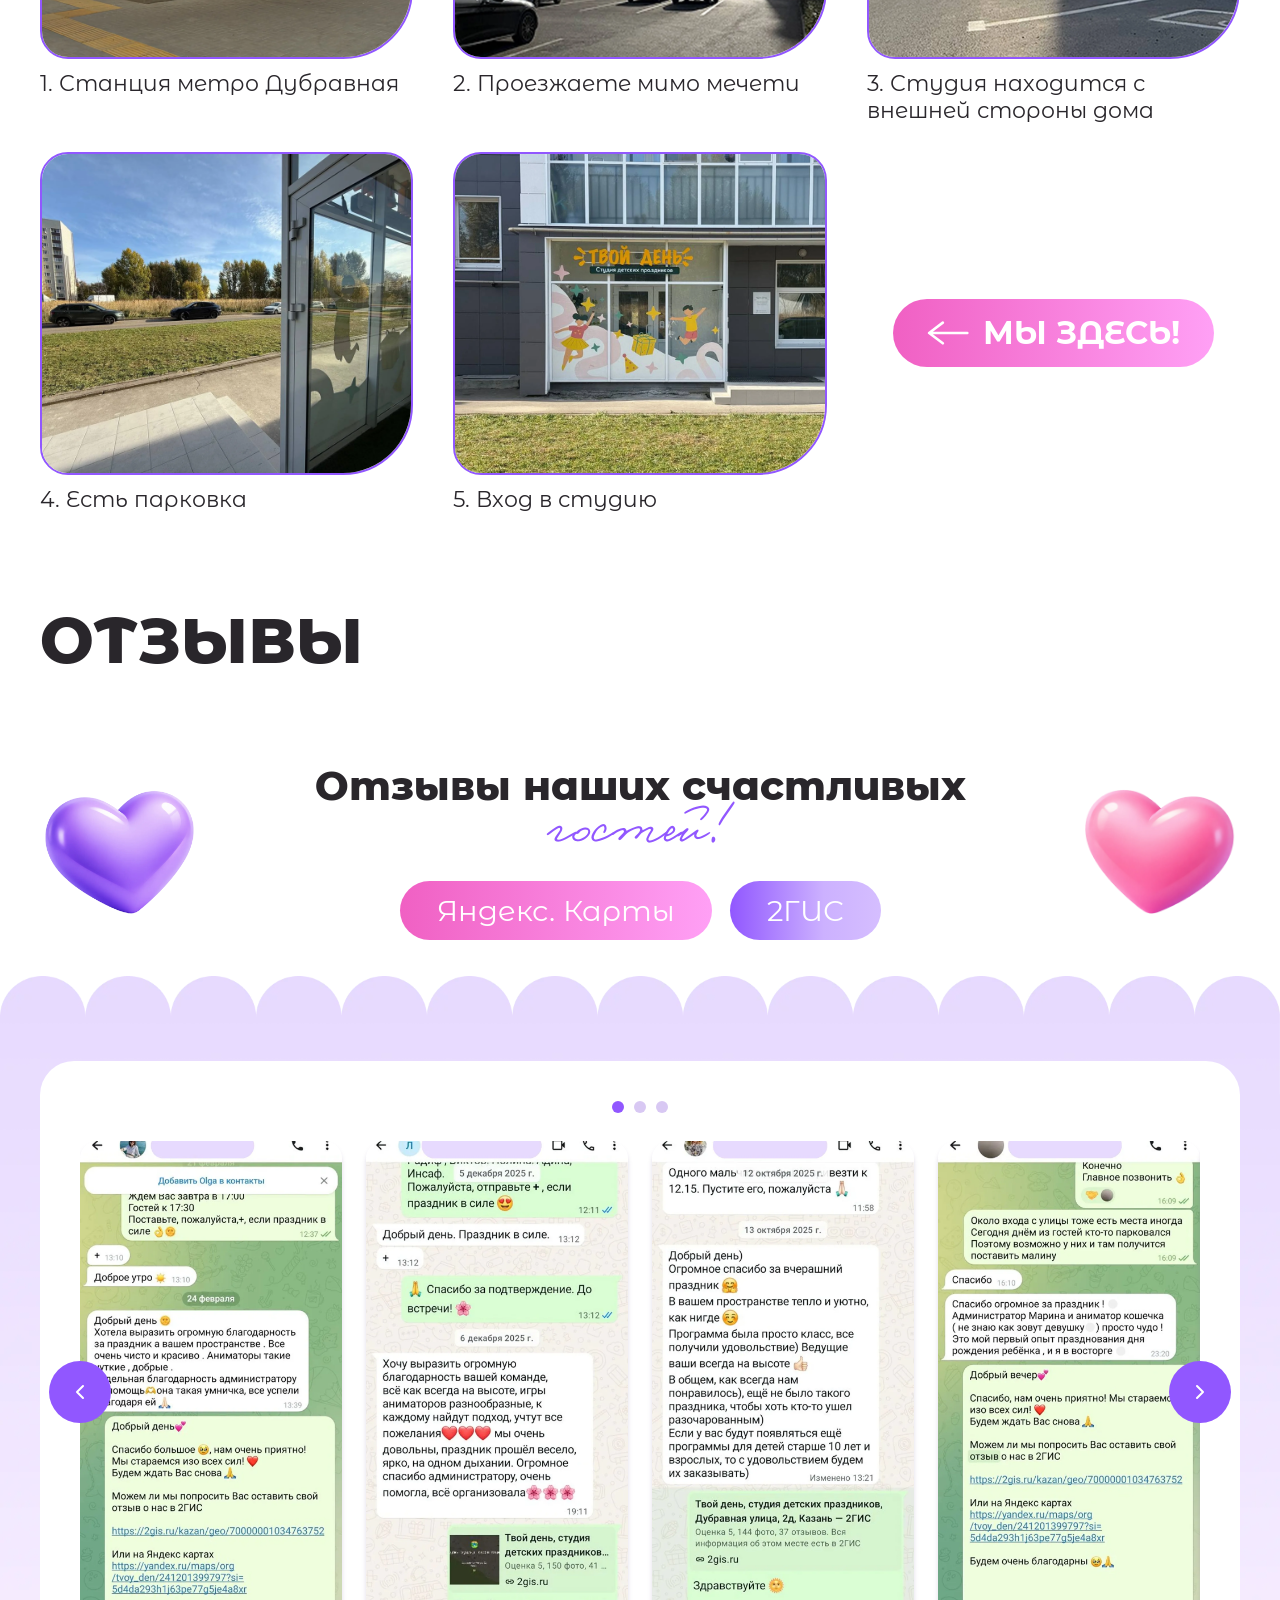
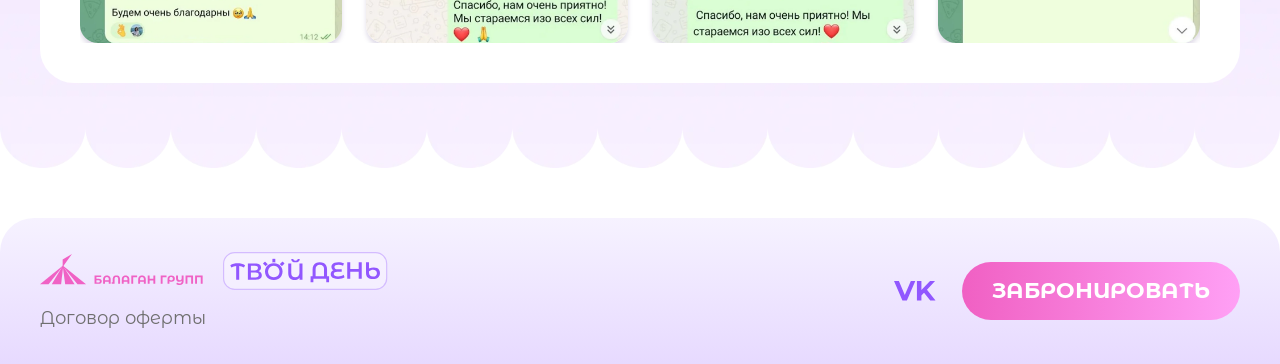
==== commit 3d5178e9: "ljmmliuh" ====
--- a/index.html
+++ b/index.html
@@ -285,7 +285,7 @@
         <!-- подарок -->
           <button class="gift-trigger" id="giftTrigger" type="button" aria-label="Открыть подарок">
             <img
-              src="image/подарок.webp"
+              src="image/подарок_желтый.webp"
               alt="Подарок"
               class="gift-trigger_image"
               loading="lazy"
--- a/css/style.css
+++ b/css/style.css
@@ -779,13 +779,15 @@
 
 @media (max-width: 435px) {
   .gift-trigger {
-    top: 350px;
-    right: 40px;
+    flex-direction: column; /* ↓ теперь вертикально */
+    align-items: center;
+    top: 400px;
+    right: 60px;
     gap: 6px;
   }
 
   .gift-trigger_image {
-    width: 72px;
+    width: 120px;
   }
 
   .gift-trigger_badge {
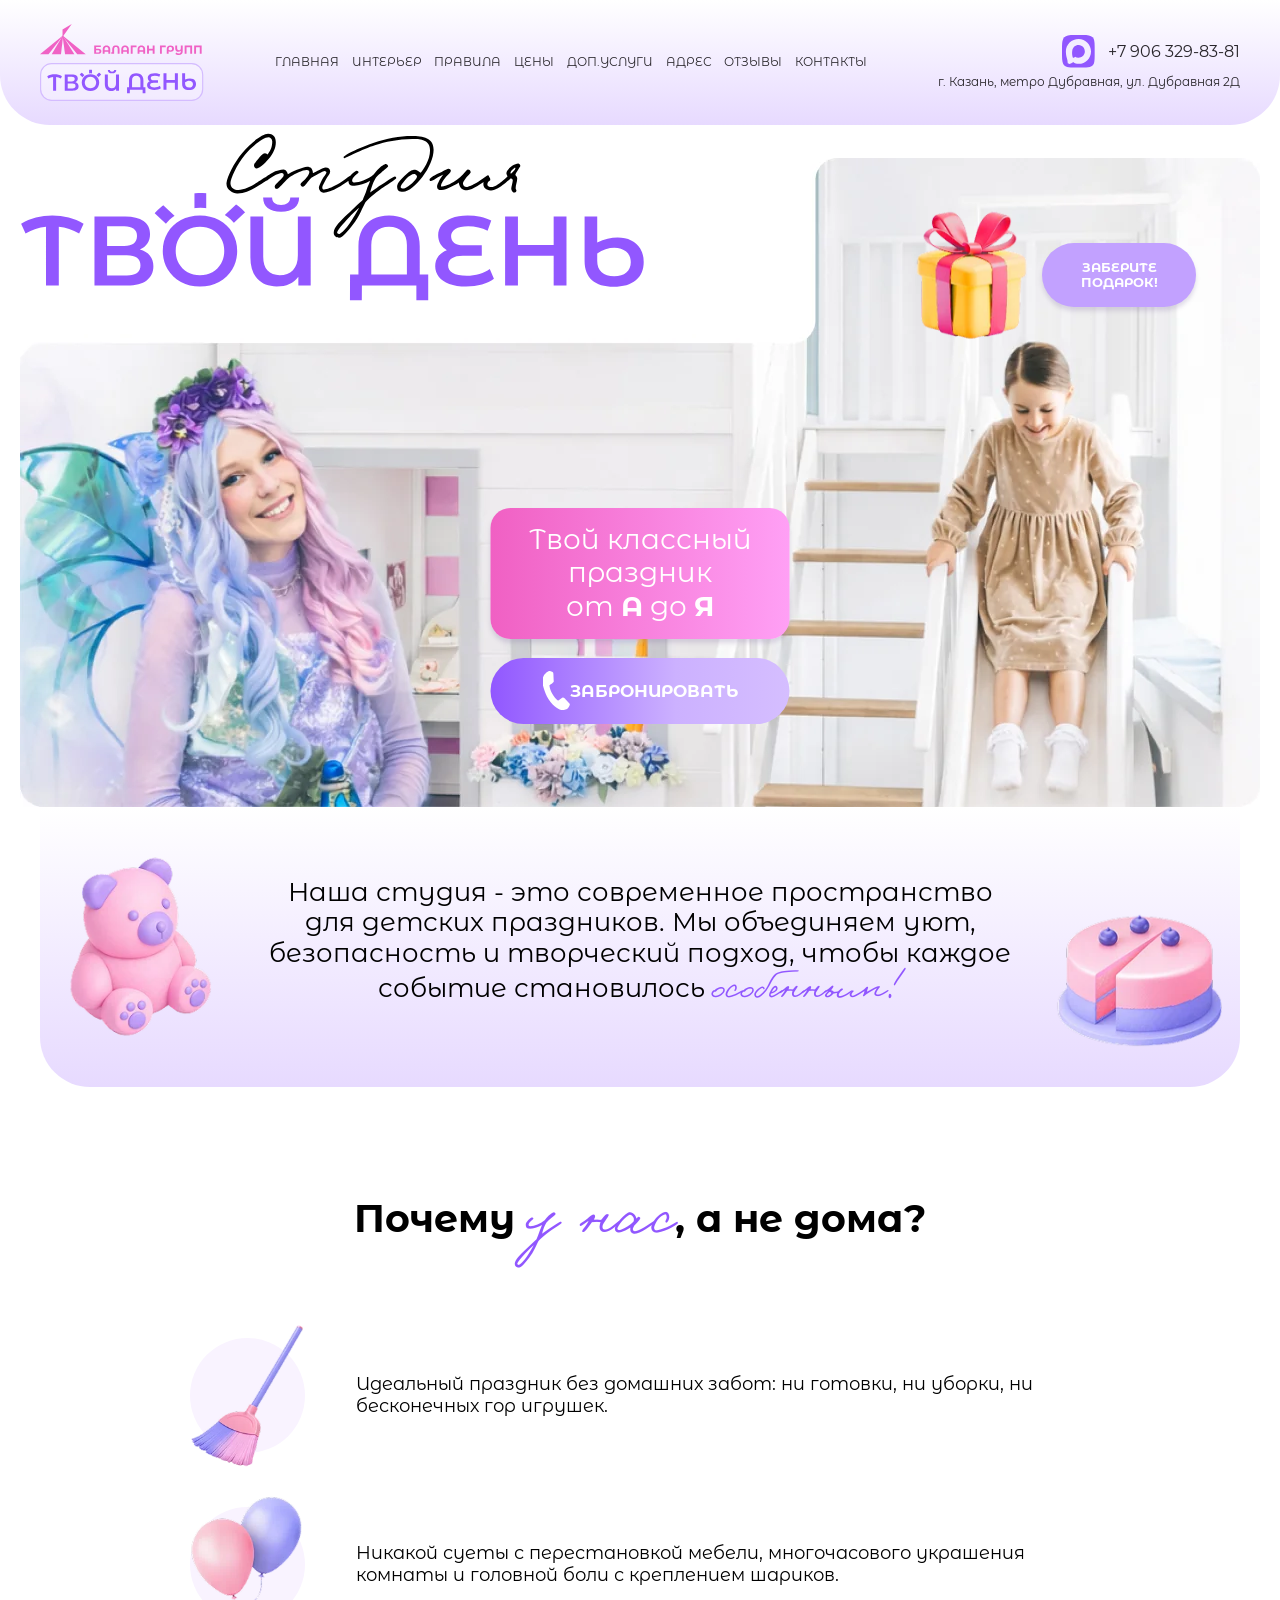
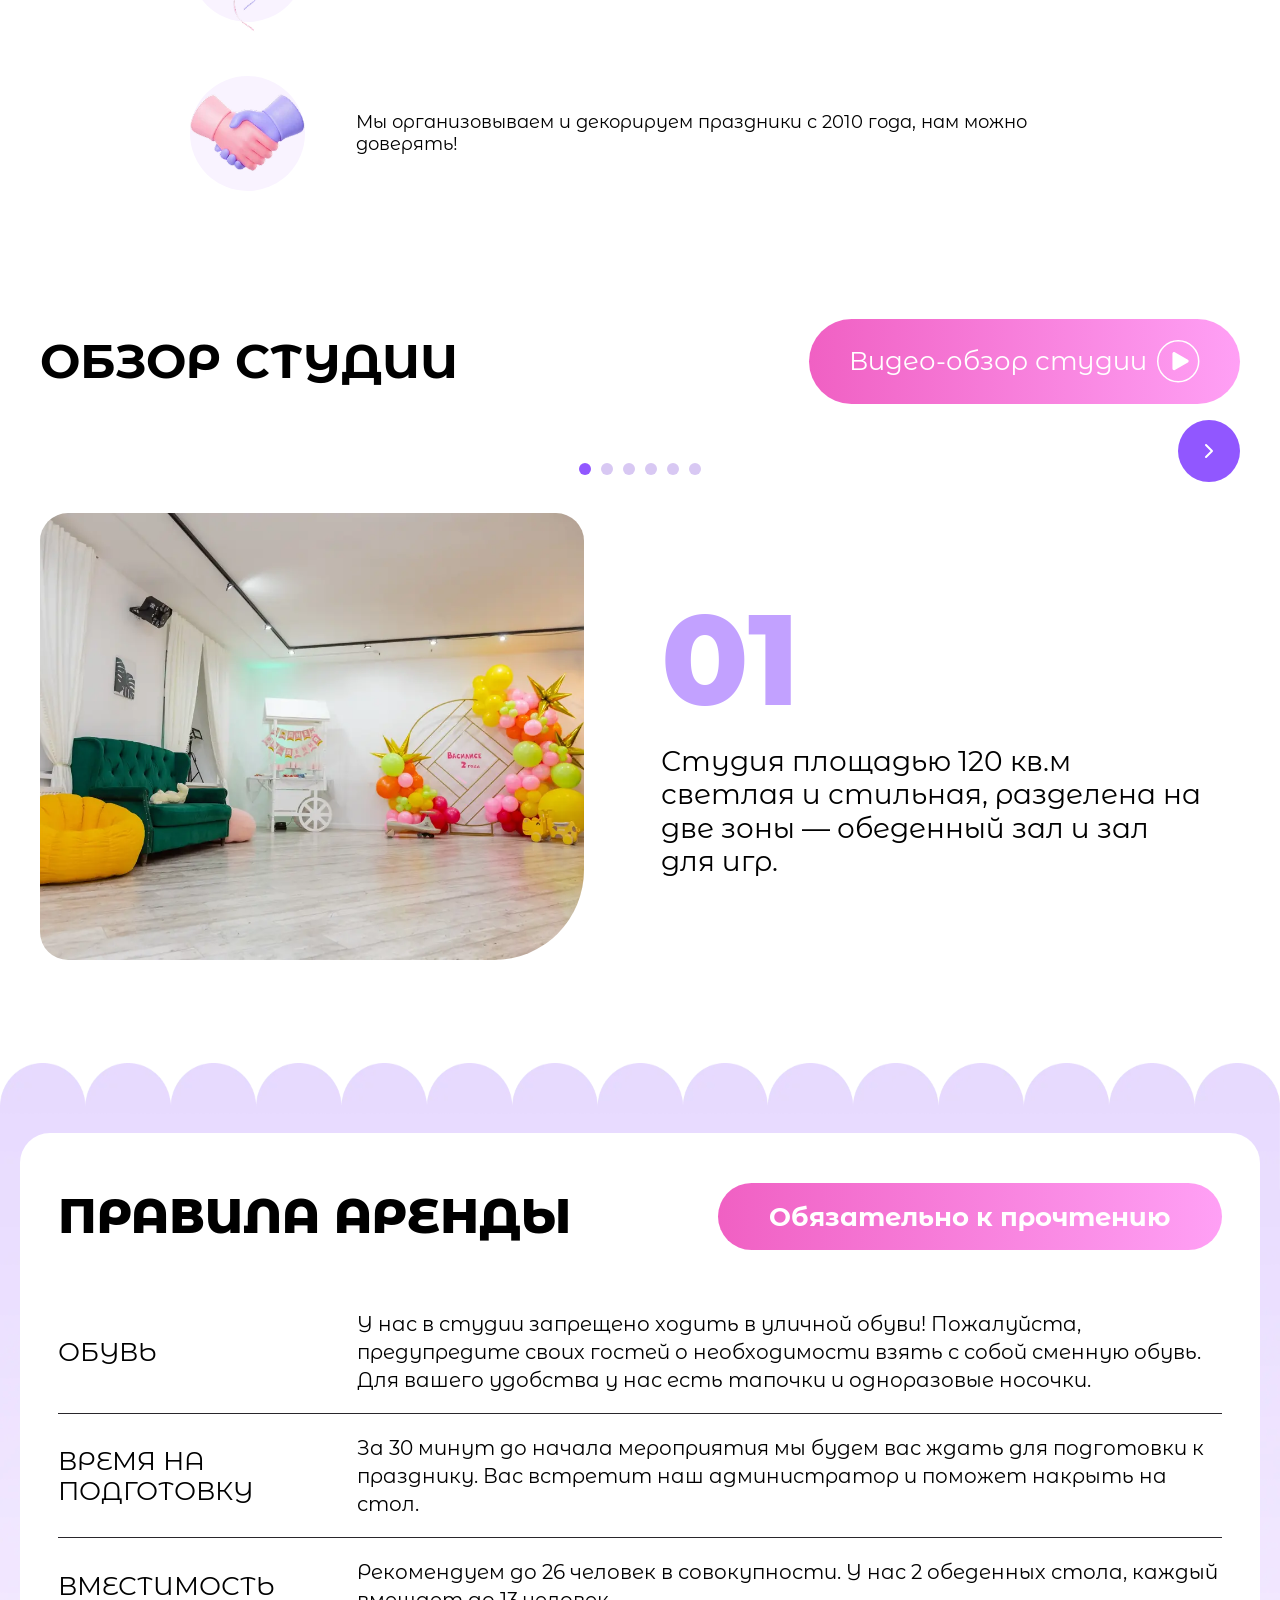
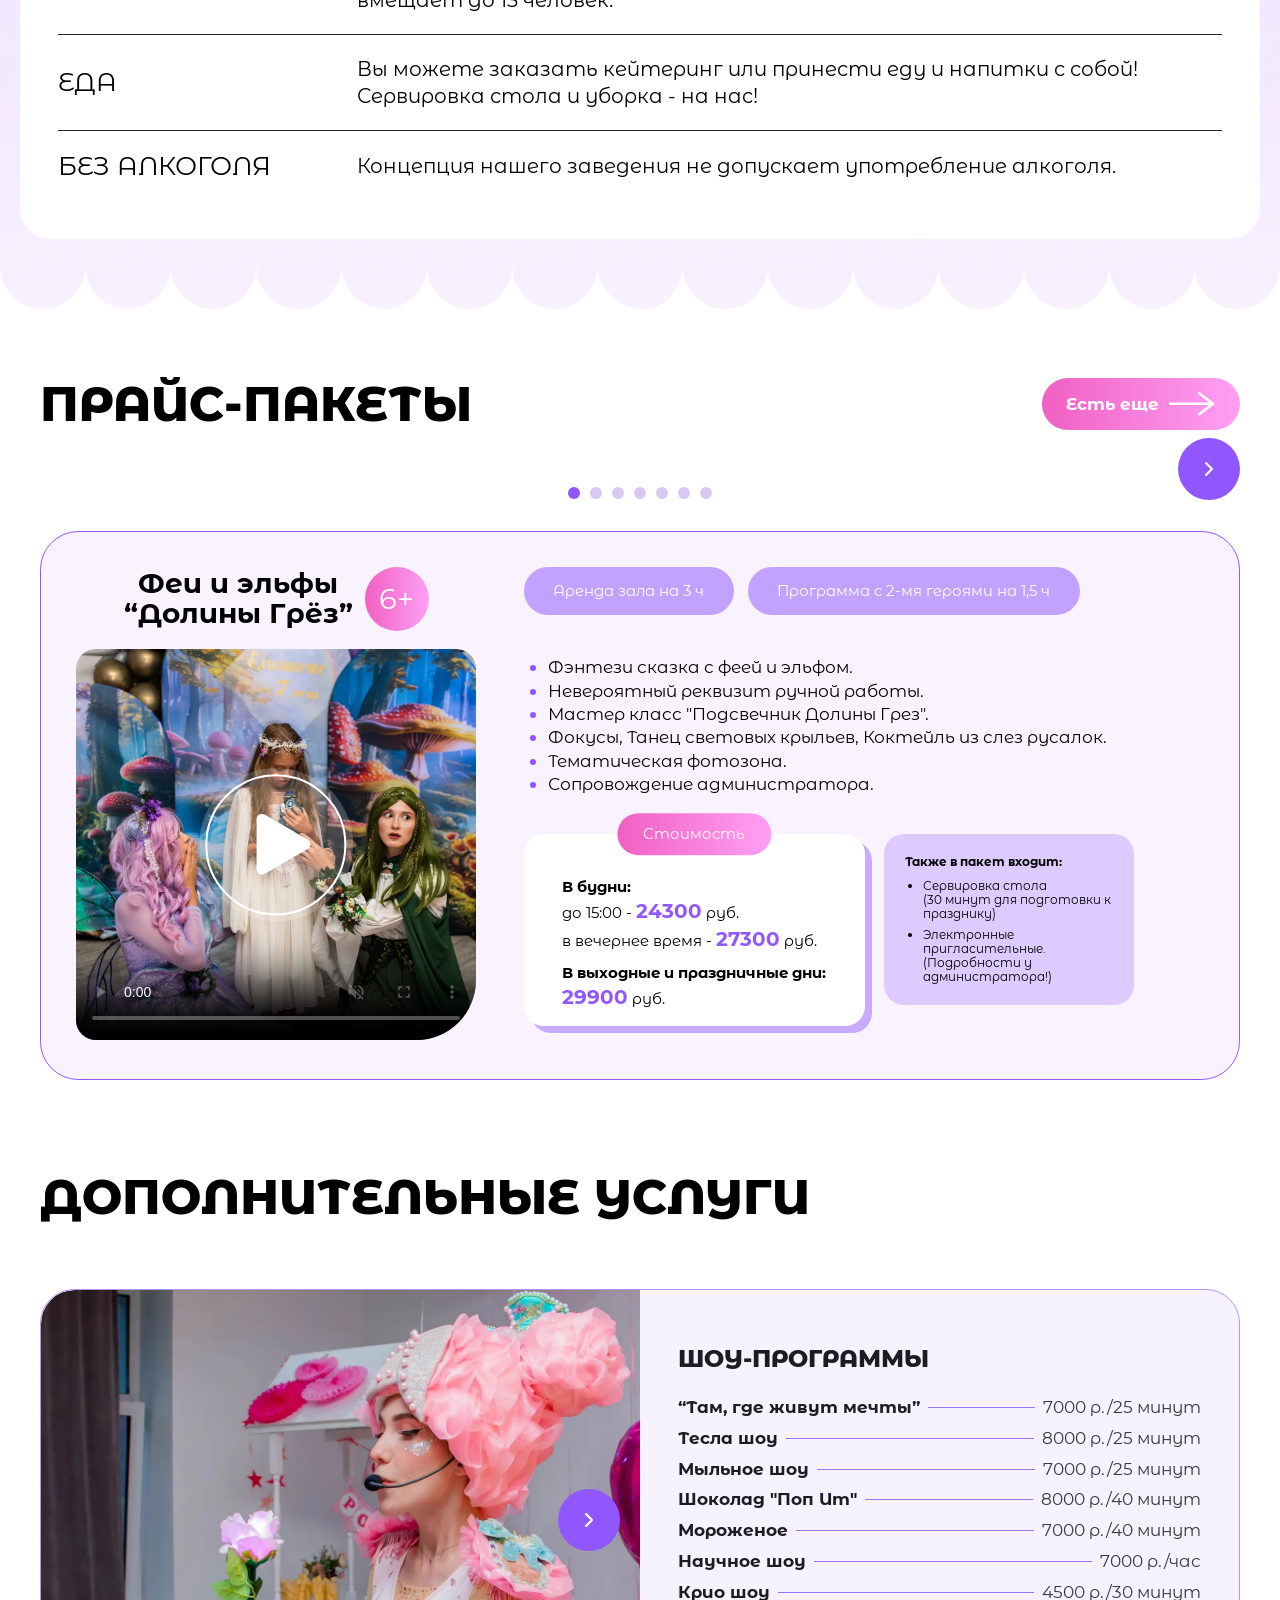
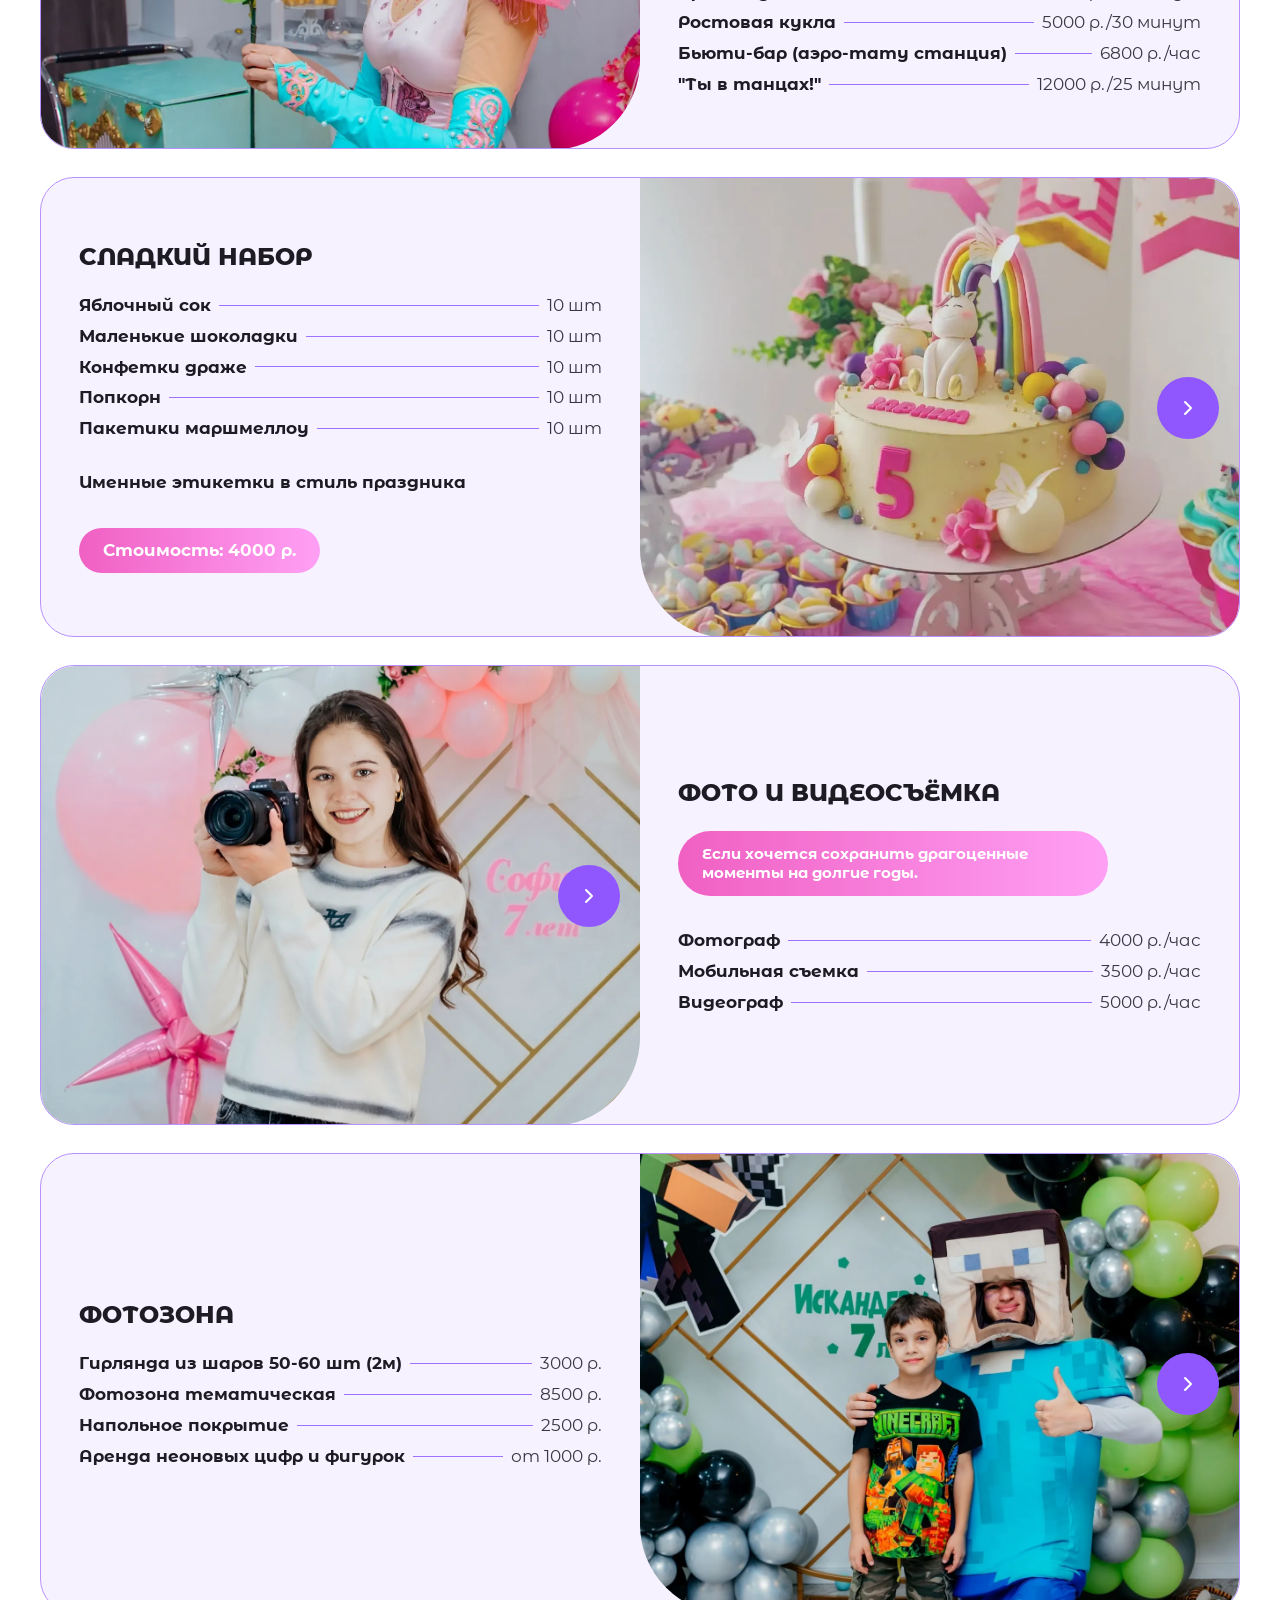
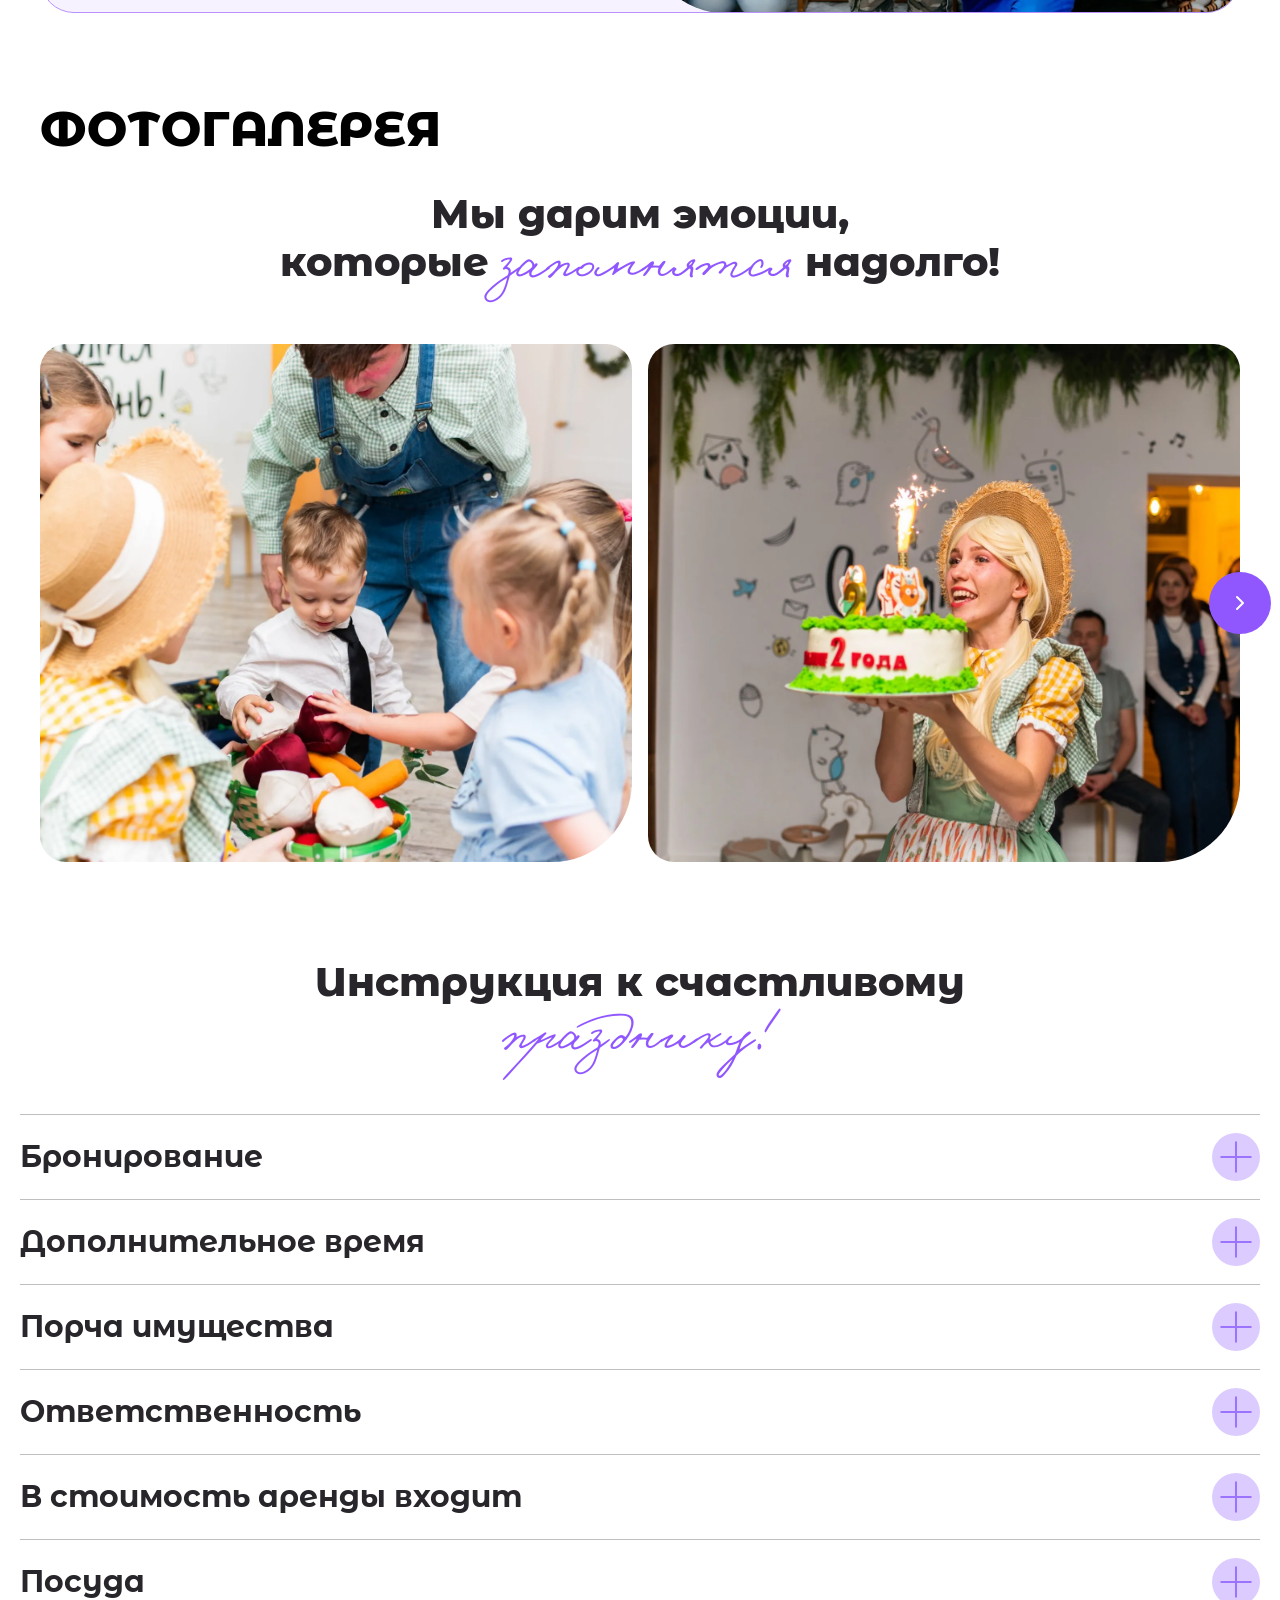
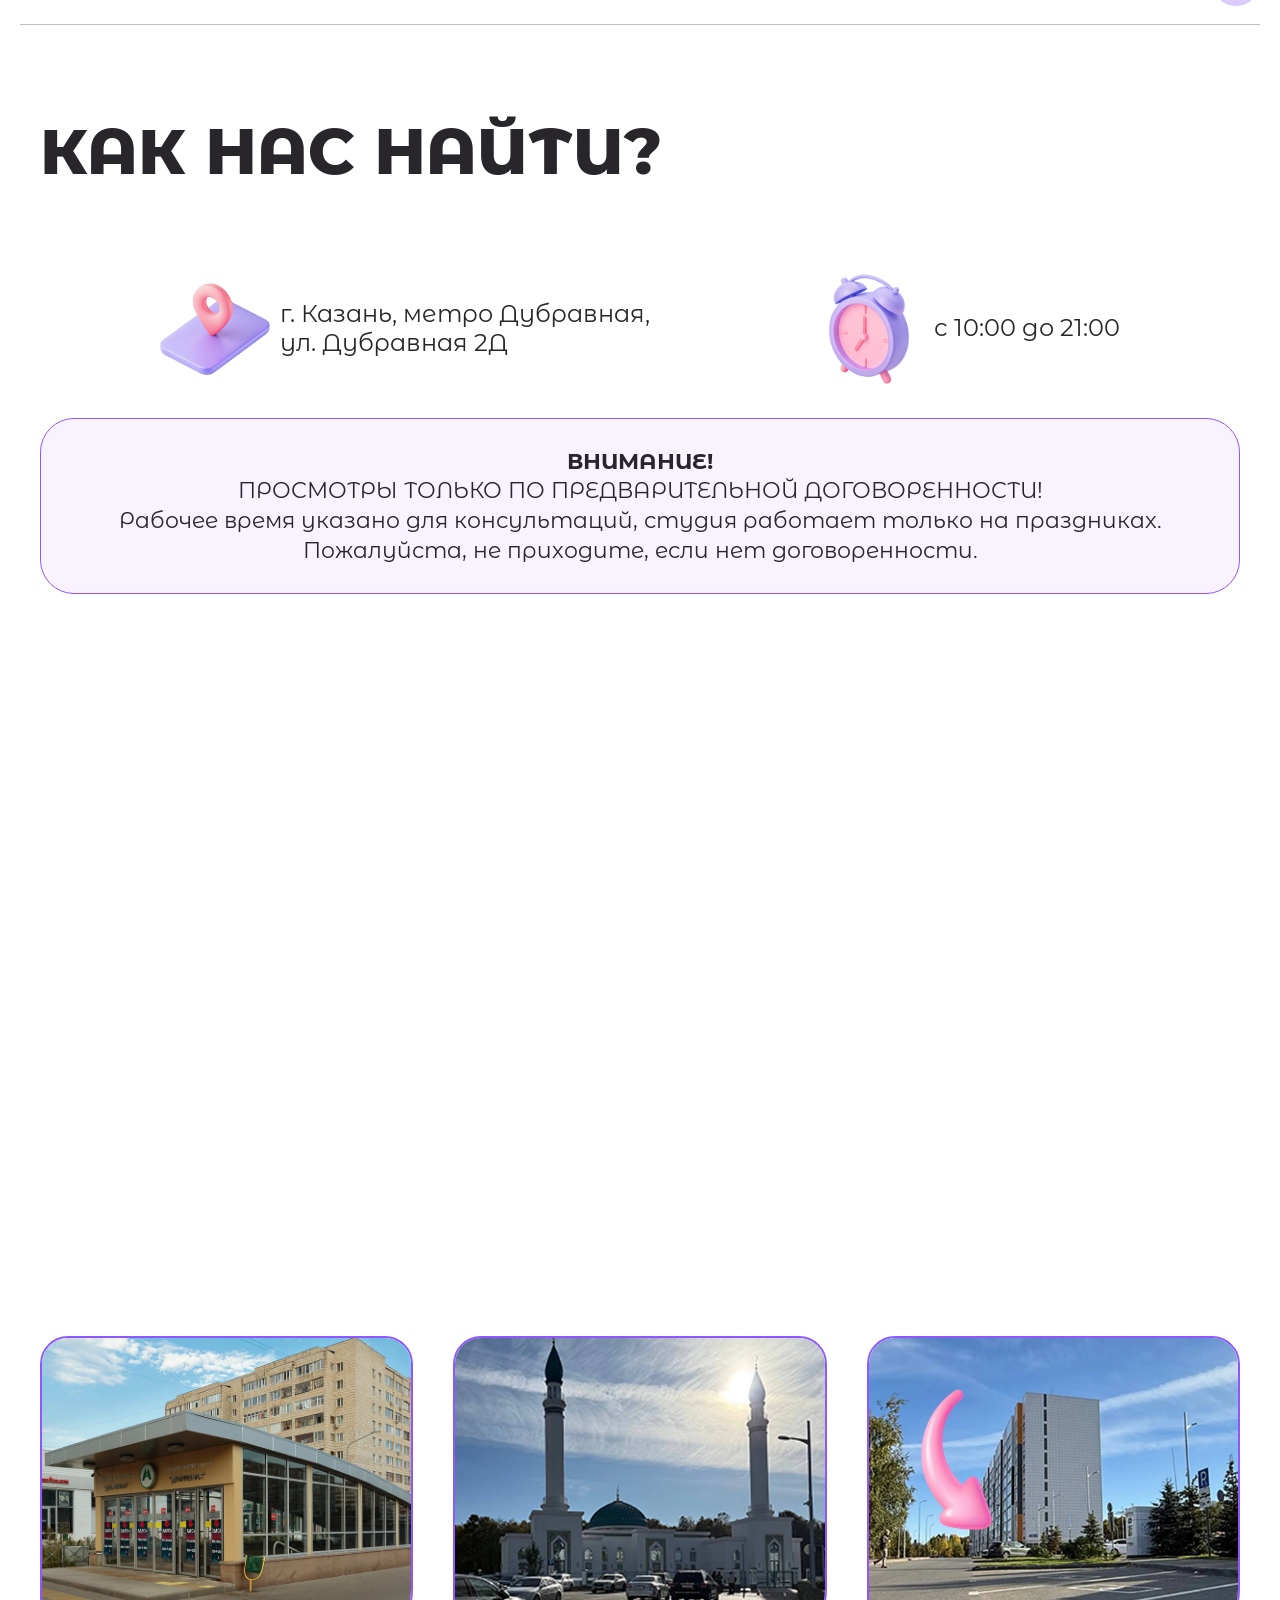
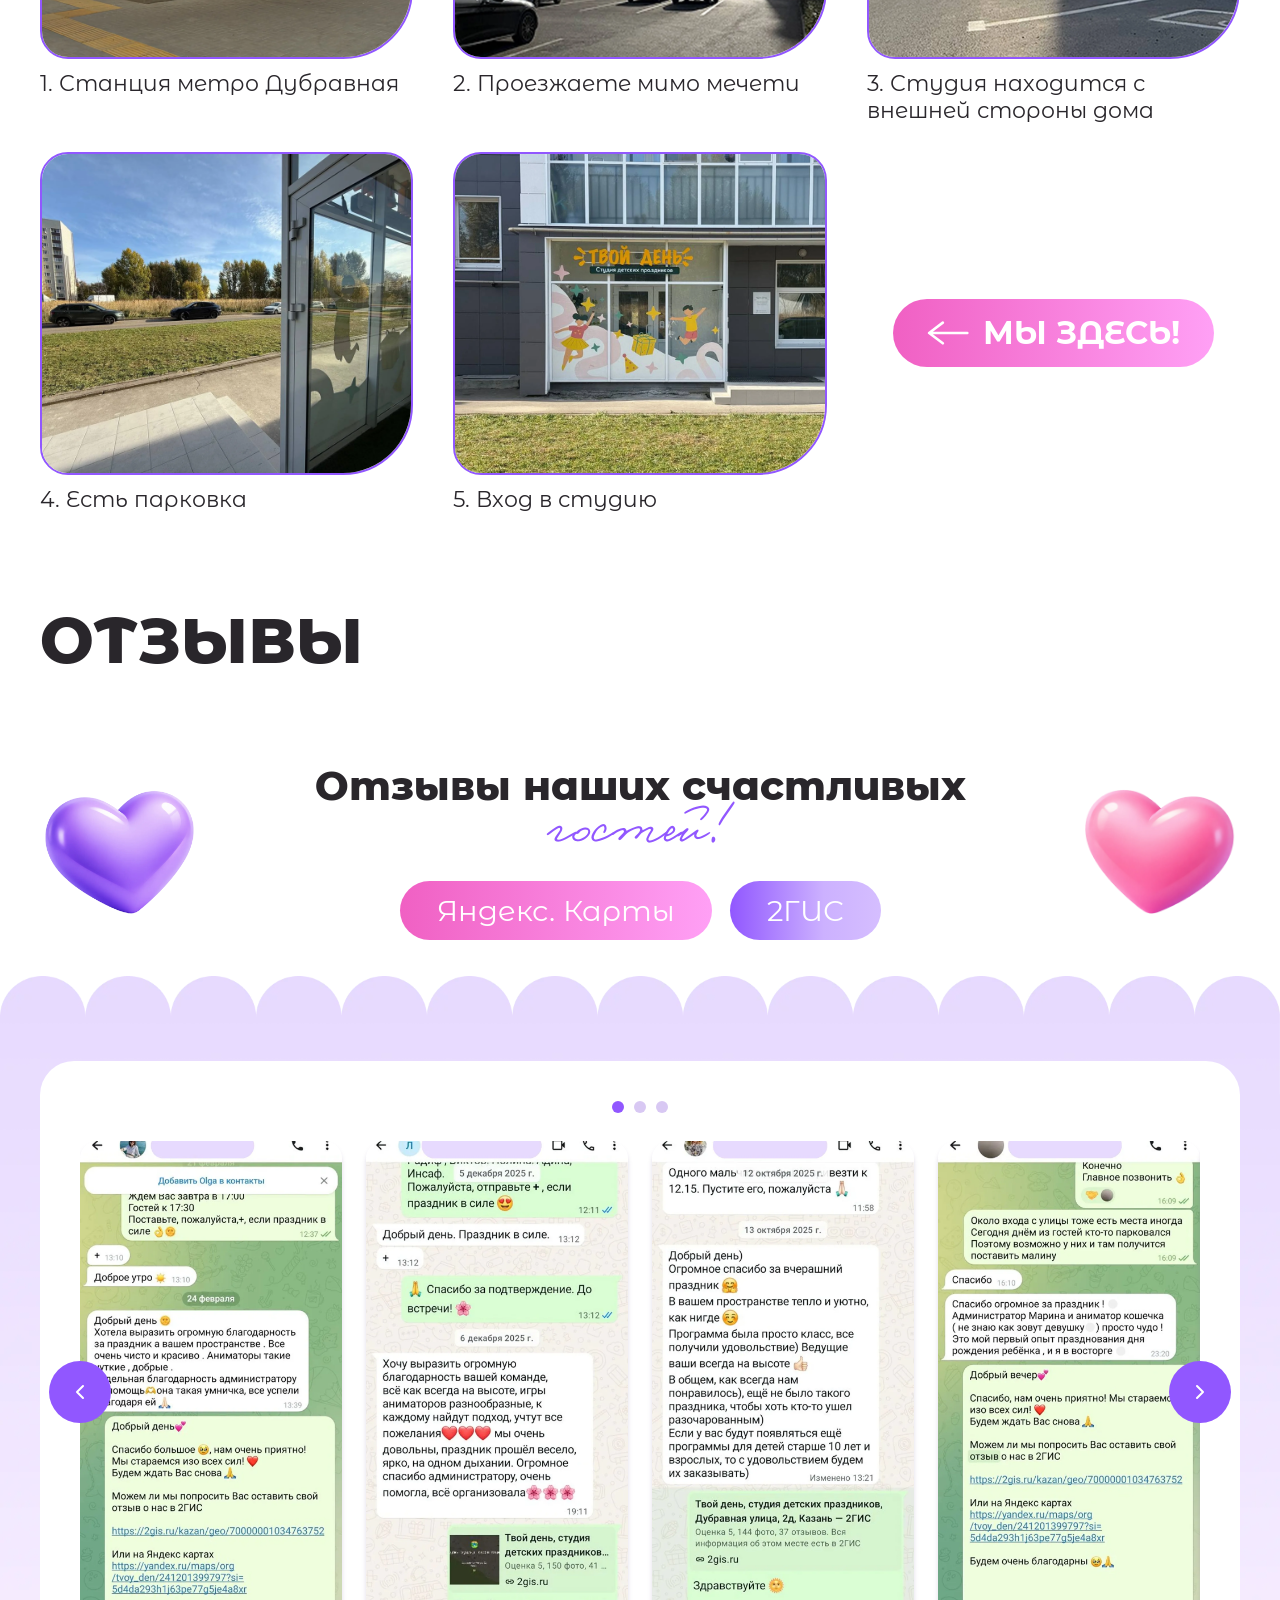
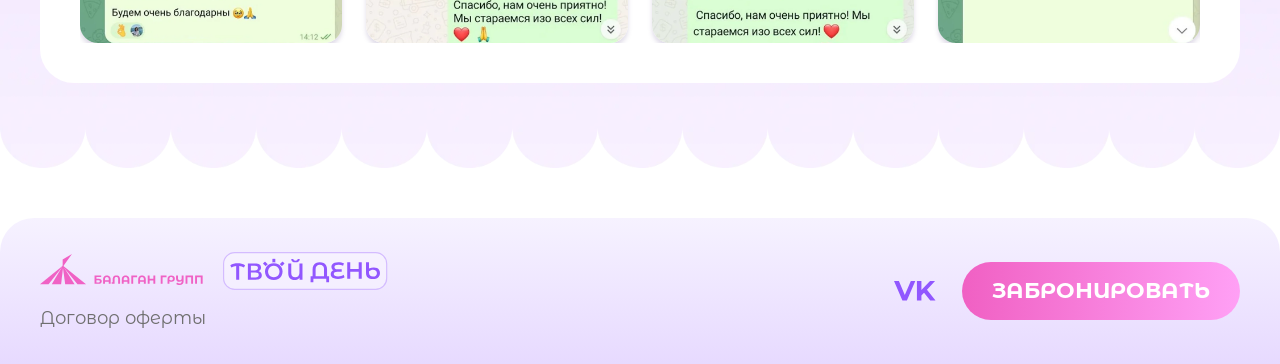
==== commit 921451fb: "skmsfhi" ====
--- a/index.html
+++ b/index.html
@@ -5,32 +5,26 @@
   <meta name="viewport" content="width=device-width, initial-scale=1.0" />
   <meta
     name="description"
-    content="Твой День — студия детских праздников в Казани у метро Дубравная. Аренда зала, аниматоры, шоу-программы, фотозоны и организация дня рождения под ключ."
+    content="Студия детских праздников в Казани. Организация дней рождения, аниматоры, шоу-программы, аренда зала. Отметьте праздник под ключ!"
   />
-  <title>Детские праздники в Казани — организация праздников под ключ</title>
+  <meta name="keywords" content="детские праздники Казань, день рождения ребенок Казань, студия праздников Казань, аниматоры Казань" />
+  <meta name="geo.region" content="RU-TA">
+  <meta name="geo.placename" content="Казань">
+  <title>Твой День — детские праздники в Казани | День рождения под ключ</title>
 
   <!-- Yandex.Metrika counter -->
-  <script type="text/javascript">
+<script type="text/javascript">
     (function(m,e,t,r,i,k,a){
-      m[i]=m[i]||function(){(m[i].a=m[i].a||[]).push(arguments)};
-      m[i].l=1*new Date();
-      for (var j = 0; j < document.scripts.length; j++) {
-        if (document.scripts[j].src === r) { return; }
-      }
-      k=e.createElement(t),a=e.getElementsByTagName(t)[0],k.async=1,k.src=r,a.parentNode.insertBefore(k,a);
-    })(window, document, "script", "https://mc.yandex.ru/metrika/tag.js", "ym");
-
-    ym(XXXXXXXX, "init", {
-      clickmap:true,
-      trackLinks:true,
-      accurateTrackBounce:true,
-      webvisor:true
-    });
-  </script>
-  <noscript>
-    <div><img src="https://mc.yandex.ru/watch/XXXXXXXX" style="position:absolute; left:-9999px;" alt="" /></div>
-  </noscript>
-  <!-- /Yandex.Metrika counter -->
+        m[i]=m[i]||function(){(m[i].a=m[i].a||[]).push(arguments)};
+        m[i].l=1*new Date();
+        for (var j = 0; j < document.scripts.length; j++) {if (document.scripts[j].src === r) { return; }}
+        k=e.createElement(t),a=e.getElementsByTagName(t)[0],k.async=1,k.src=r,a.parentNode.insertBefore(k,a)
+    })(window, document,'script','https://mc.yandex.ru/metrika/tag.js?id=108509761', 'ym');
+
+    ym(108509761, 'init', {ssr:true, webvisor:true, clickmap:true, ecommerce:"dataLayer", referrer: document.referrer, url: location.href, accurateTrackBounce:true, trackLinks:true});
+</script>
+<noscript><div><img src="https://mc.yandex.ru/watch/108509761" style="position:absolute; left:-9999px;" alt="" /></div></noscript>
+<!-- /Yandex.Metrika counter -->
 
   <!-- Preload шрифтов -->
   <link rel="preload" href="fonts/gogol_regular.woff" as="font" type="font/woff" crossorigin />
@@ -216,22 +210,19 @@
     </div>
 
     <main>
-      <h1
-        style="
-          position: absolute;
-          width: 1px;
-          height: 1px;
-          padding: 0;
-          margin: -1px;
-          overflow: hidden;
-          clip: rect(0, 0, 0, 0);
-          white-space: nowrap;
-          border: 0;
-        "
-      >
-        Твой День — студия детских праздников в Казани
+      <h1 class="visually-hidden">
+        Детские праздники и дни рождения в Казани — студия Твой День
       </h1>
-
+      <section class="seo-text visually-hidden">
+        <div class="container">
+          <h2>Детские праздники в Казани</h2>
+          <p>
+            Студия «Твой День» — это организация детских праздников и дней рождения под ключ в Казани.
+            У нас вы можете отметить день рождения ребёнка в уютной студии с аниматорами,
+            шоу-программами и оформлением.
+          </p>
+        </div>
+      </section>
       <!-- секция главный экран -->
       <section class="first" id="first">
         <div class="first_container">
--- a/css/style.css
+++ b/css/style.css
@@ -624,7 +624,15 @@
   flex-shrink: 0;
 }
 
-
+.visually-hidden {
+  position: absolute;
+  width: 1px;
+  height: 1px;
+  overflow: hidden;
+  clip: rect(0 0 0 0);
+  clip-path: inset(50%);
+  white-space: nowrap;
+}
 
 
 
@@ -1784,7 +1792,7 @@
   background: var(--color-pink-gradient);
   color: #fff;
   font-family: var(--font-family-base);
-  font-size: clamp(14px, 1.3vw, 18px);
+  font-size: clamp(13px, 1.2vw, 16px);
   line-height: 1.2;
   font-weight: 700;
   max-width: min(430px, 100%);
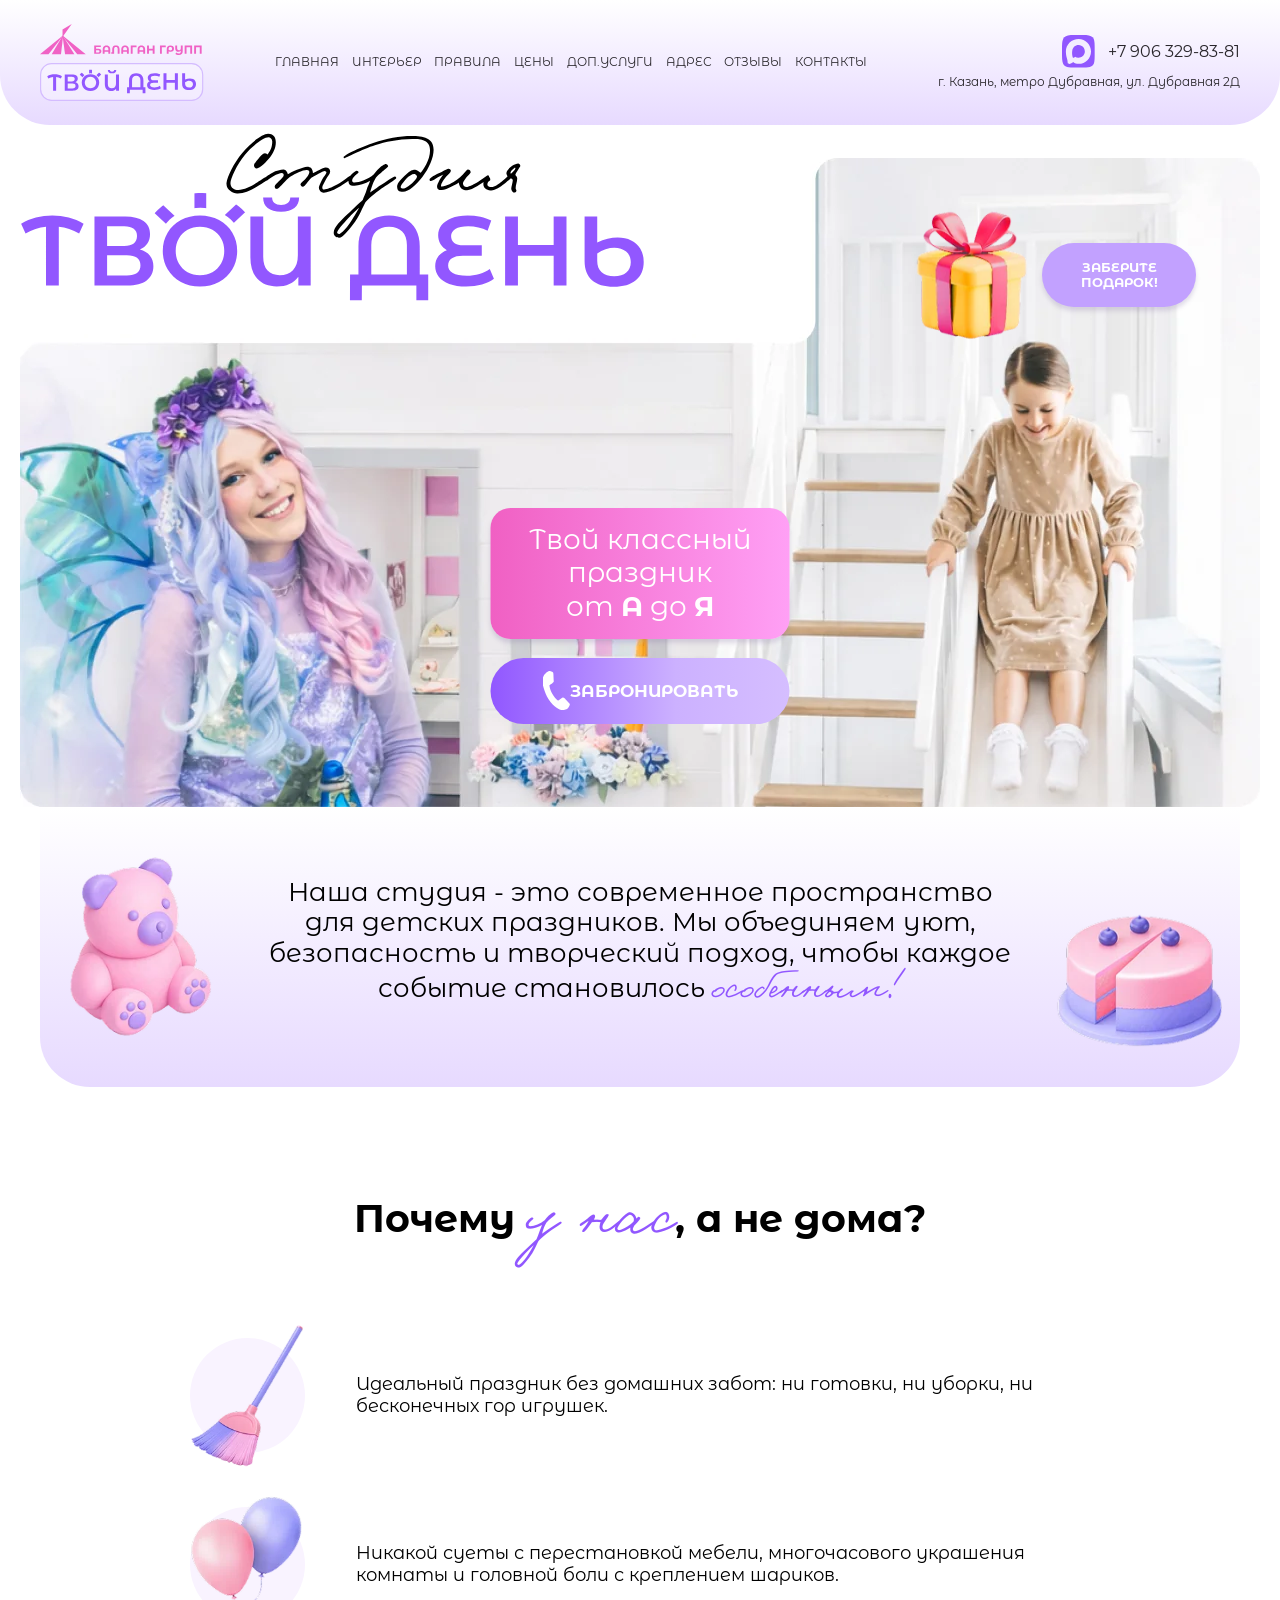
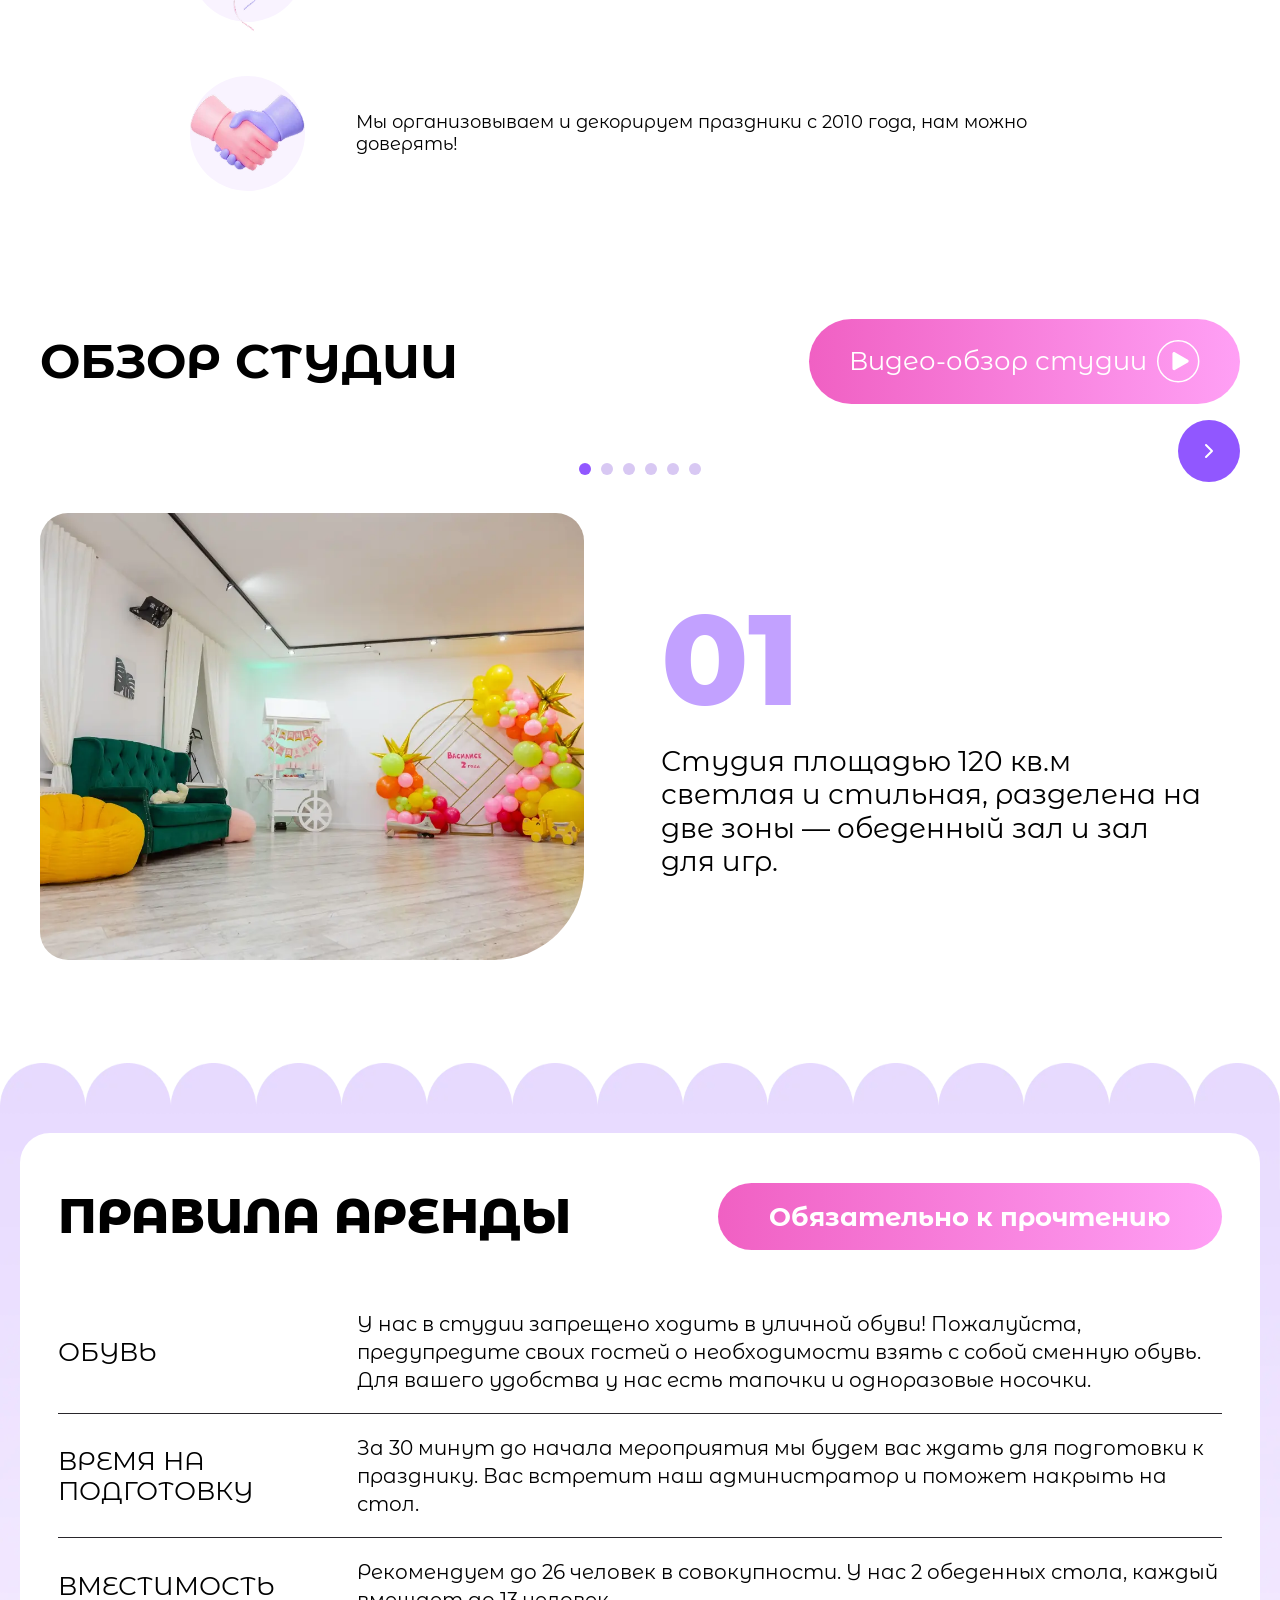
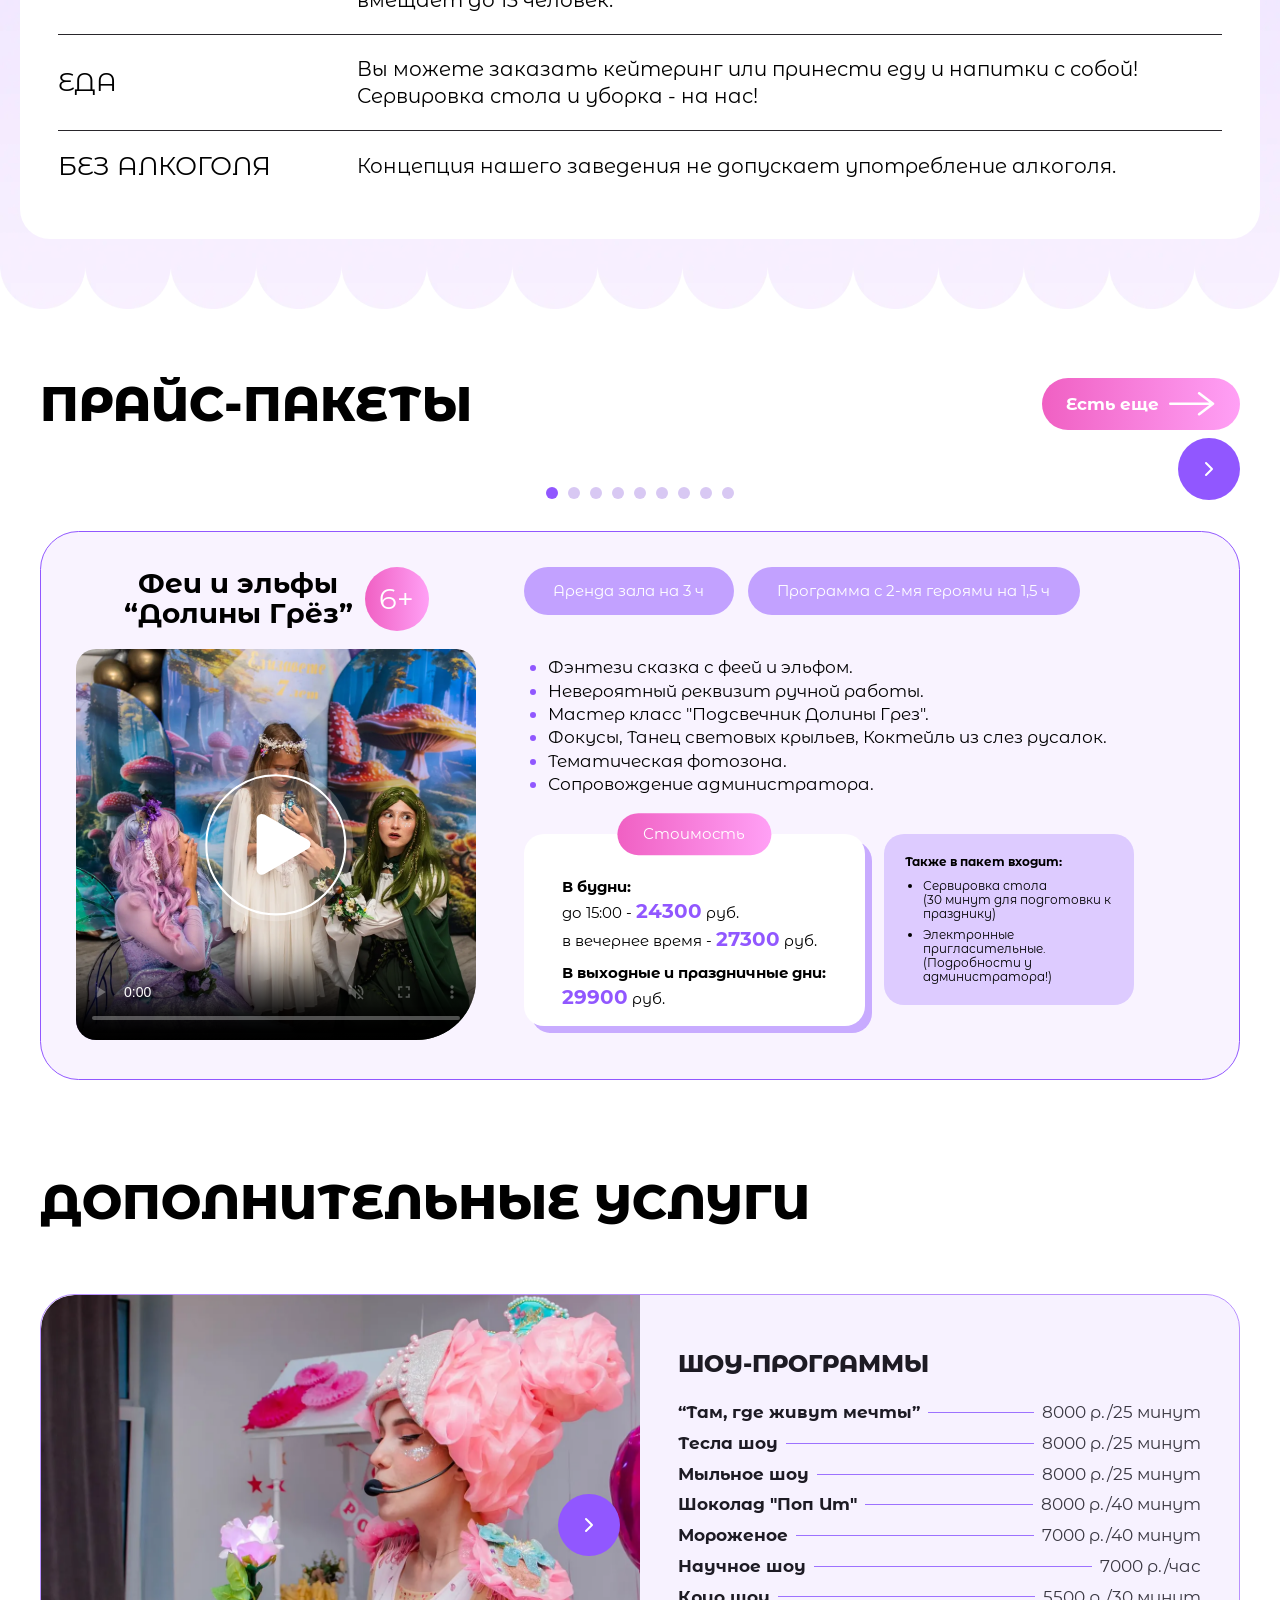
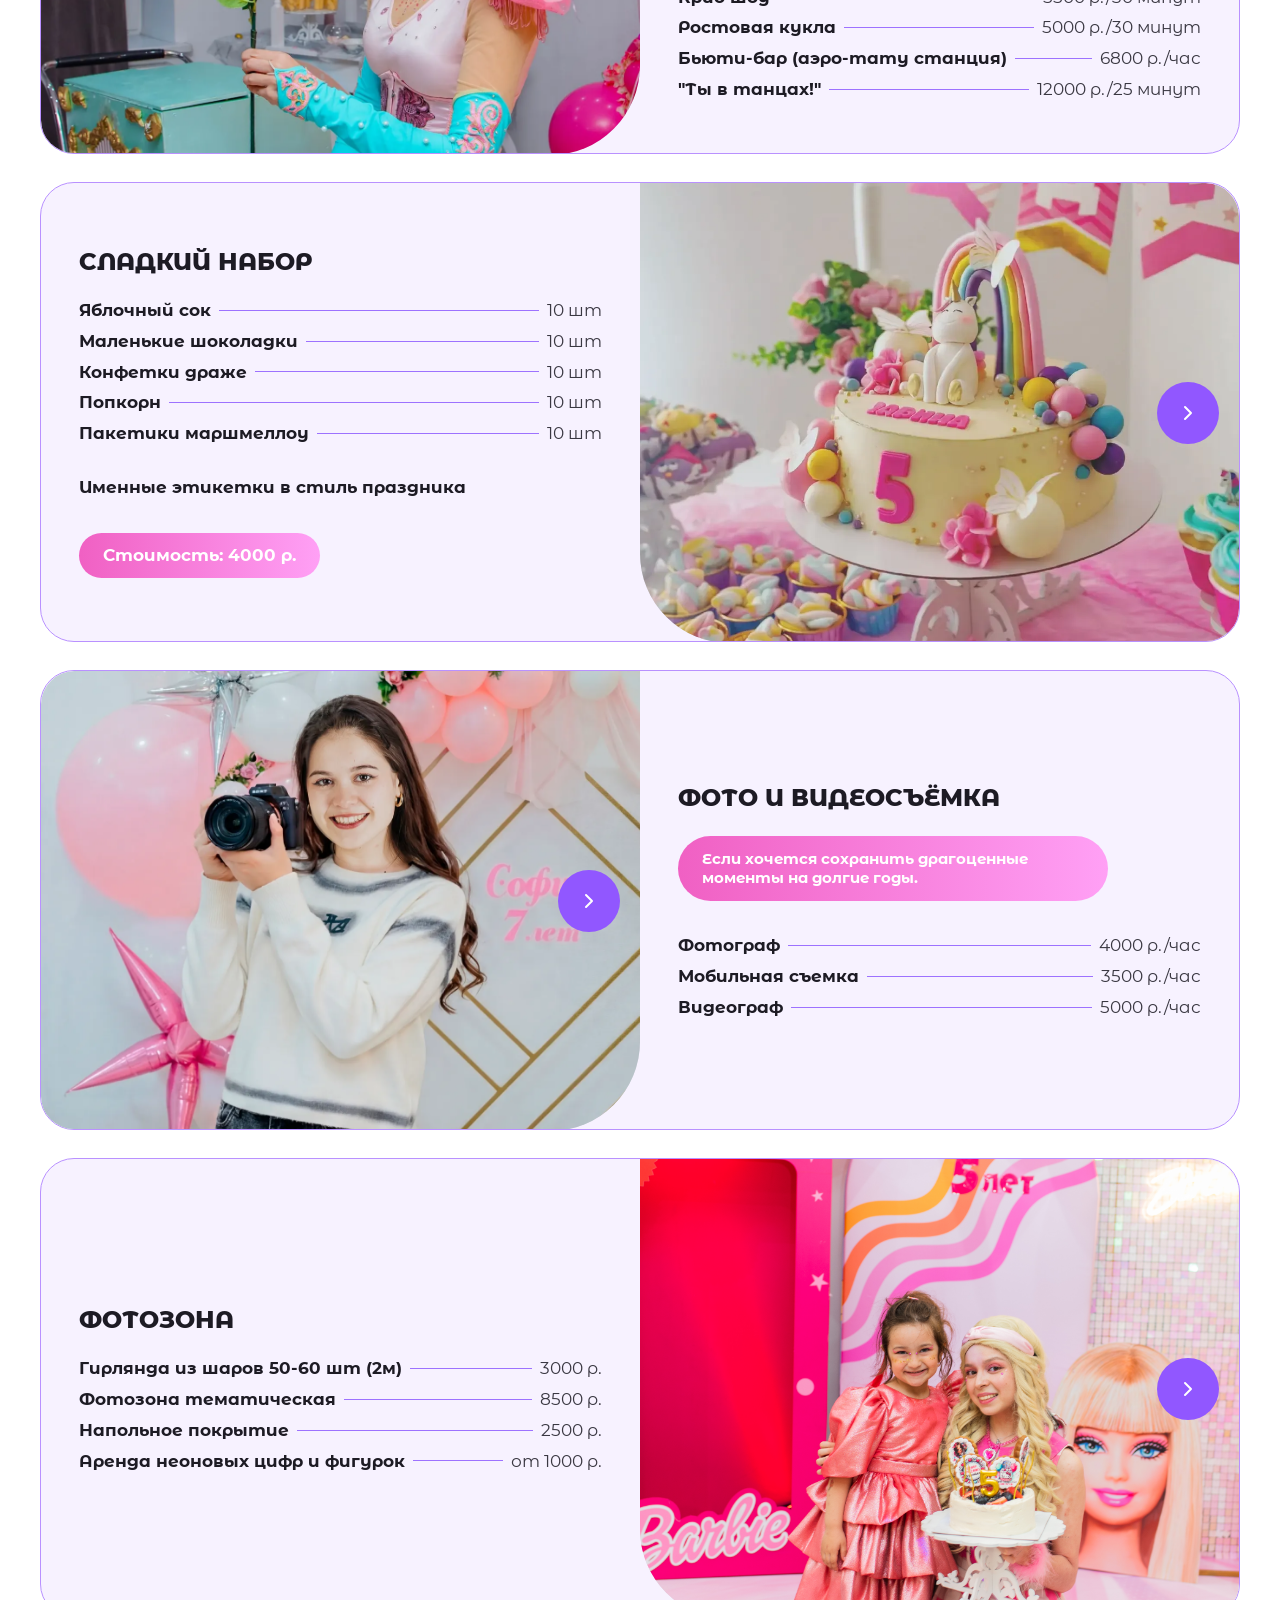
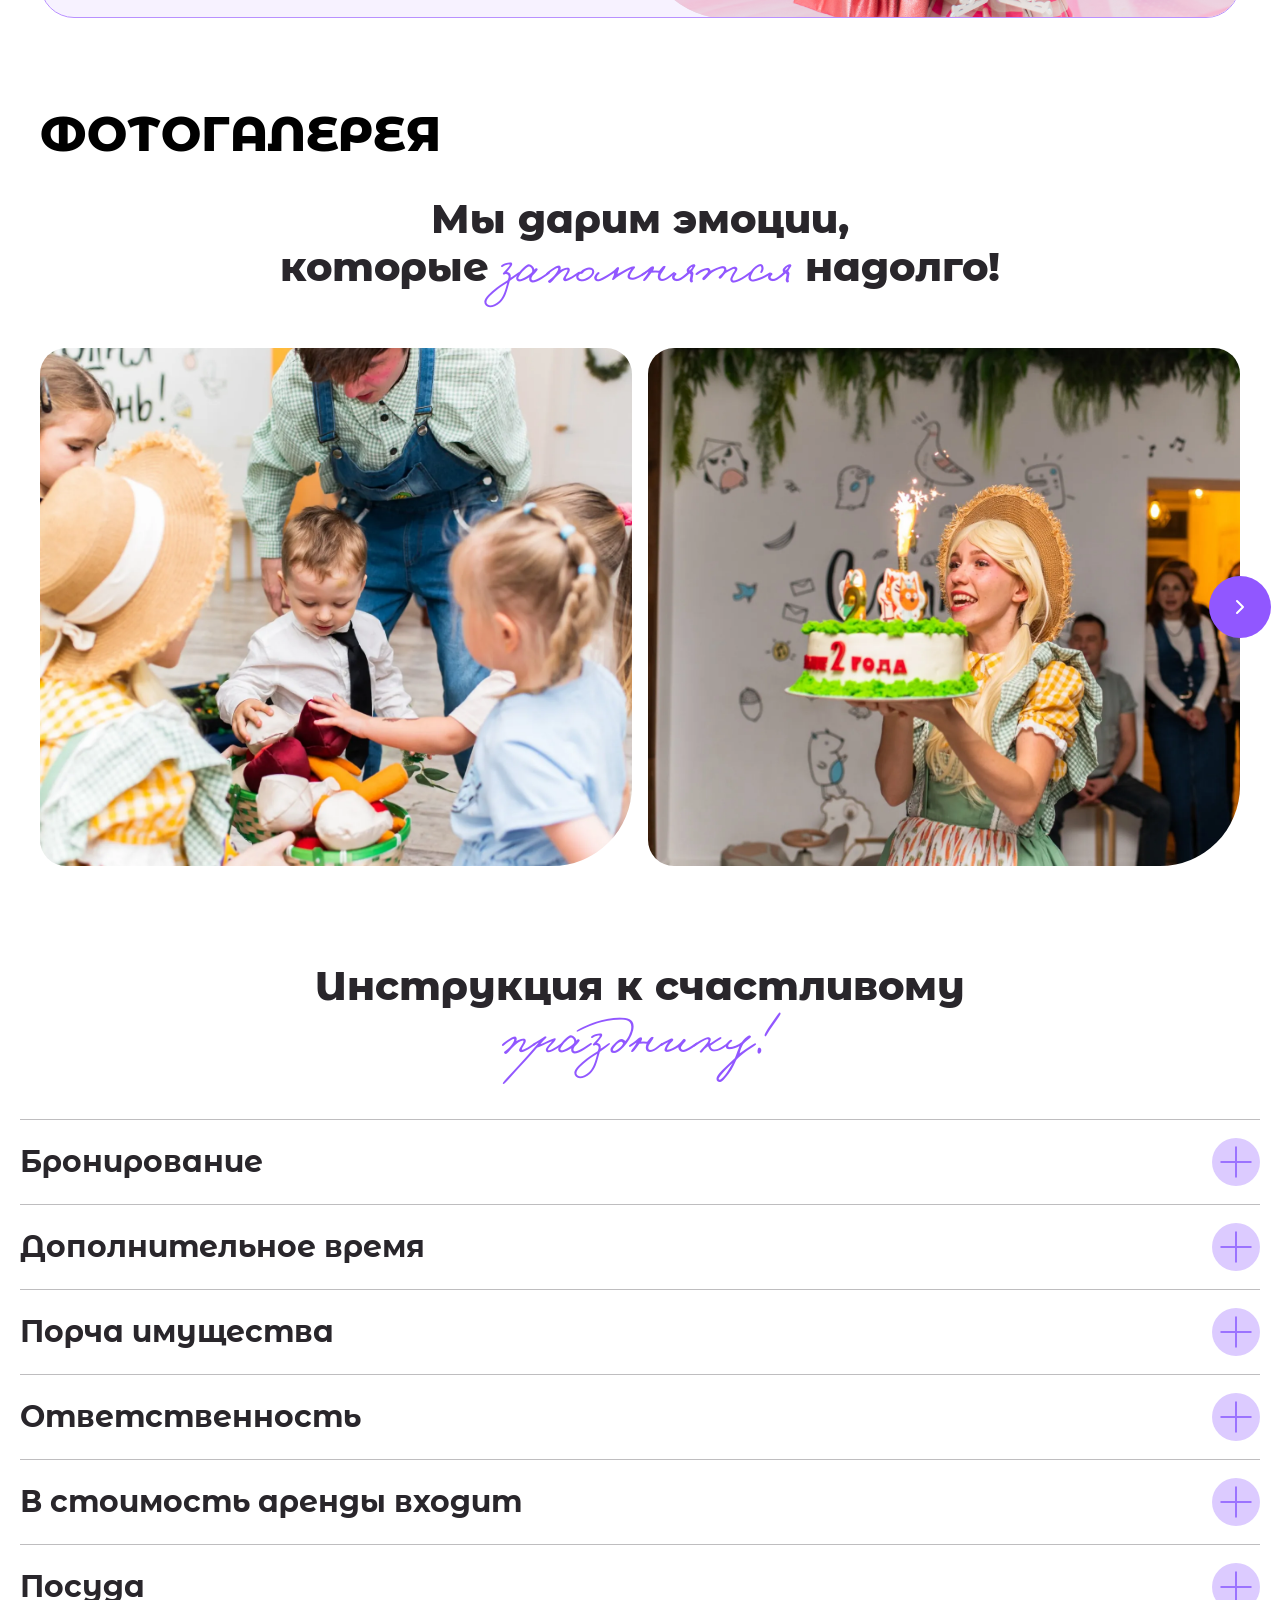
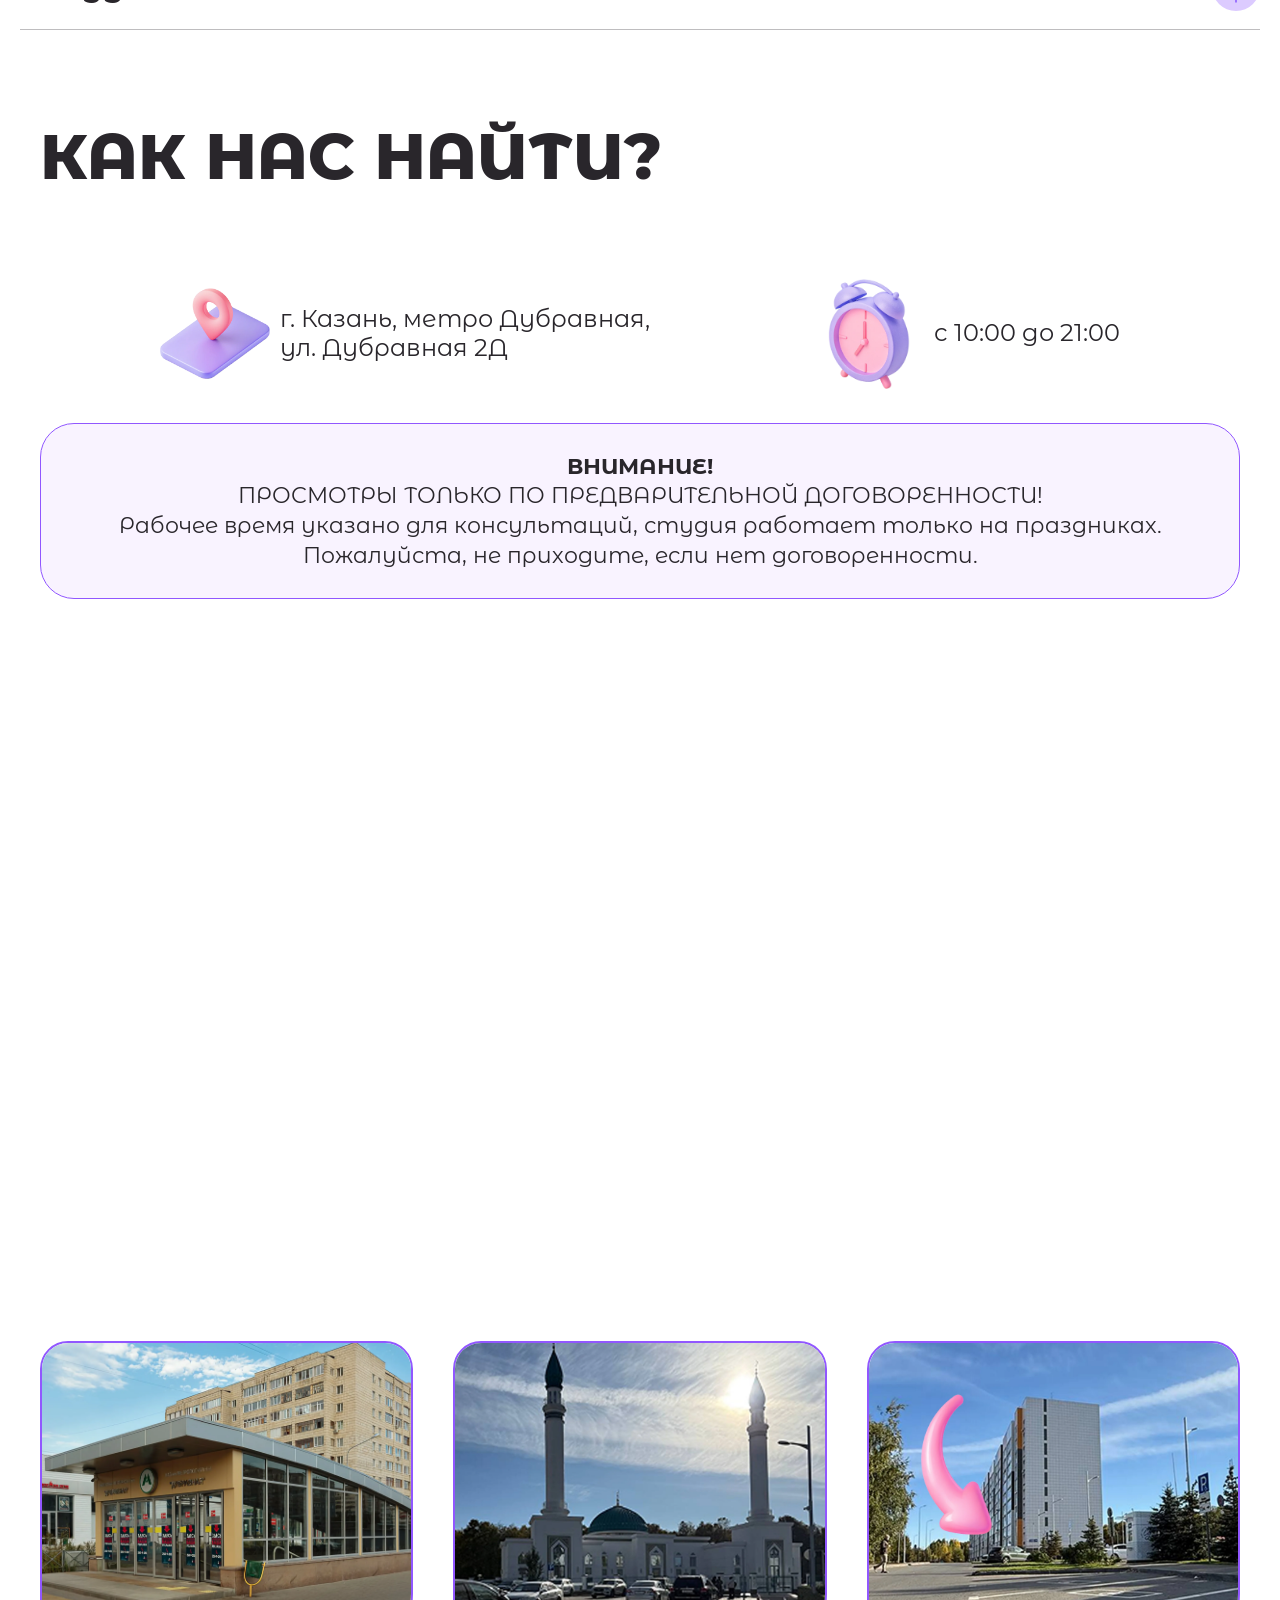
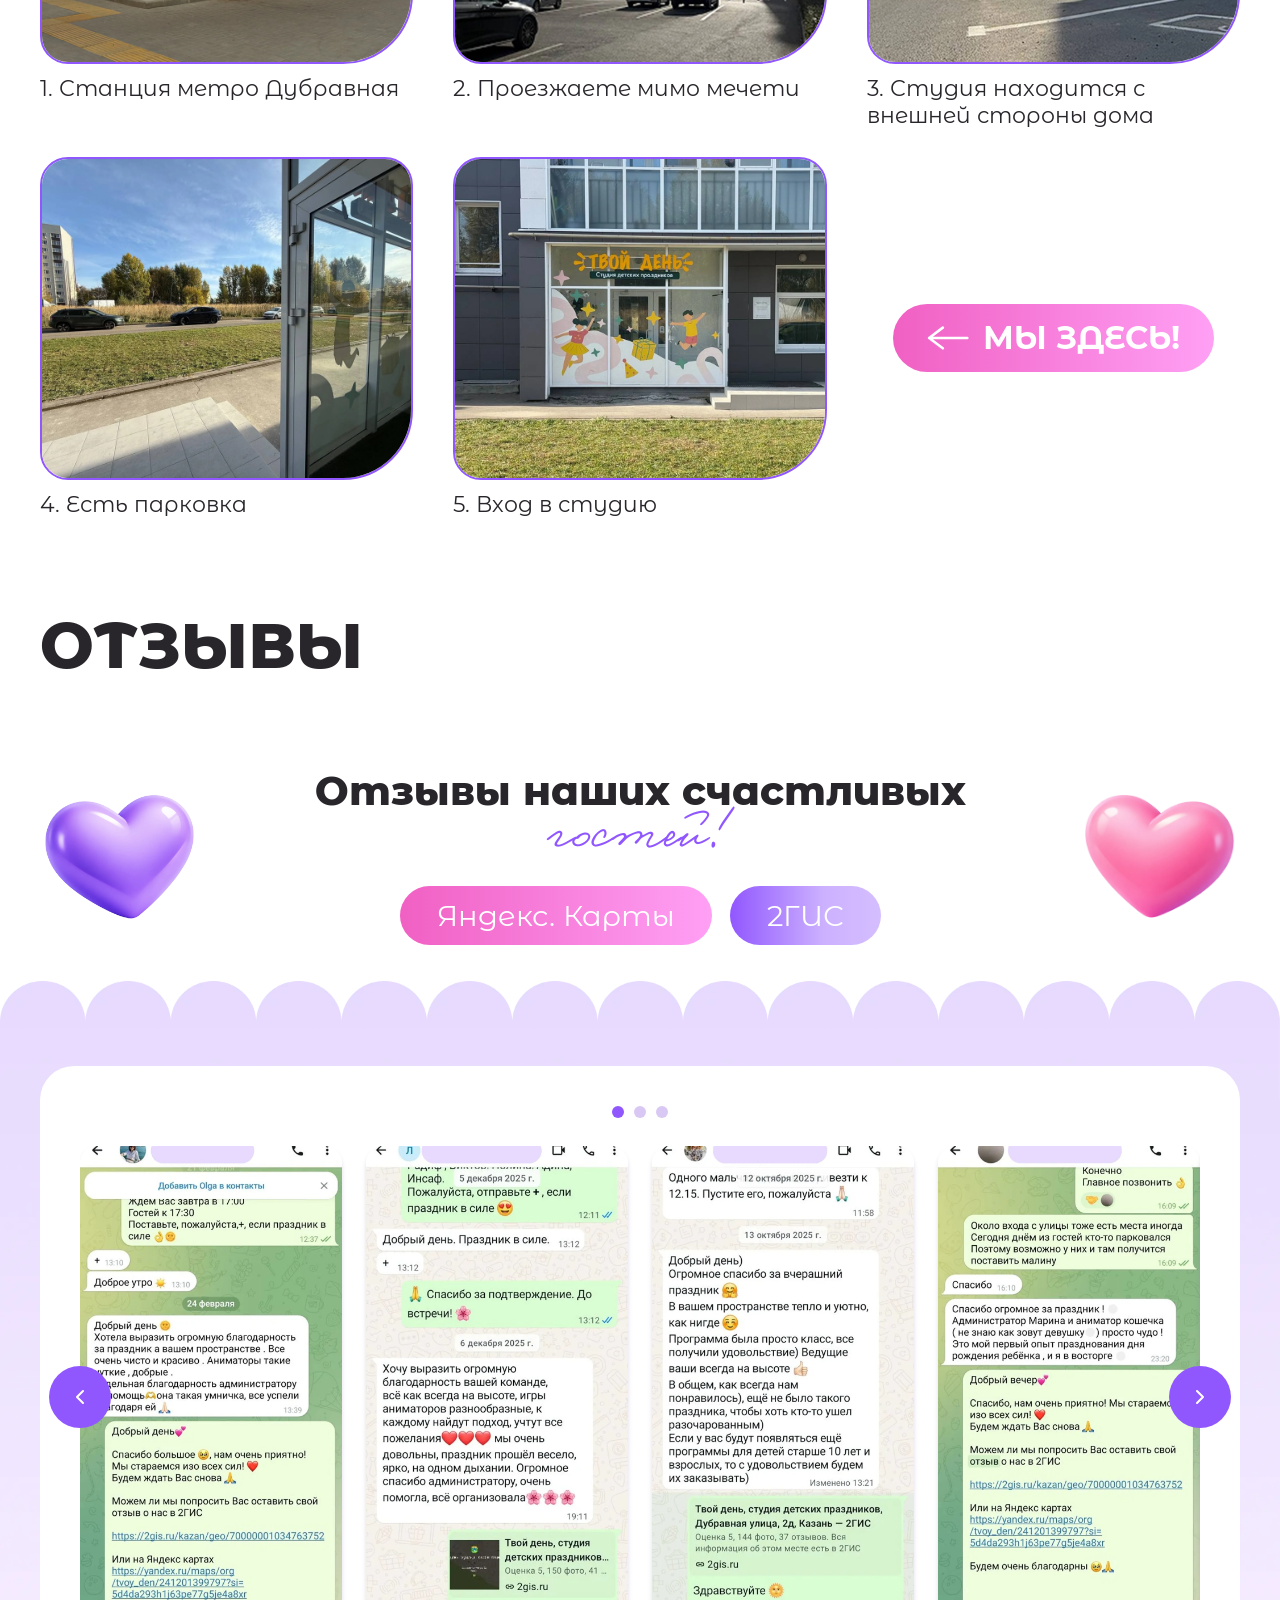
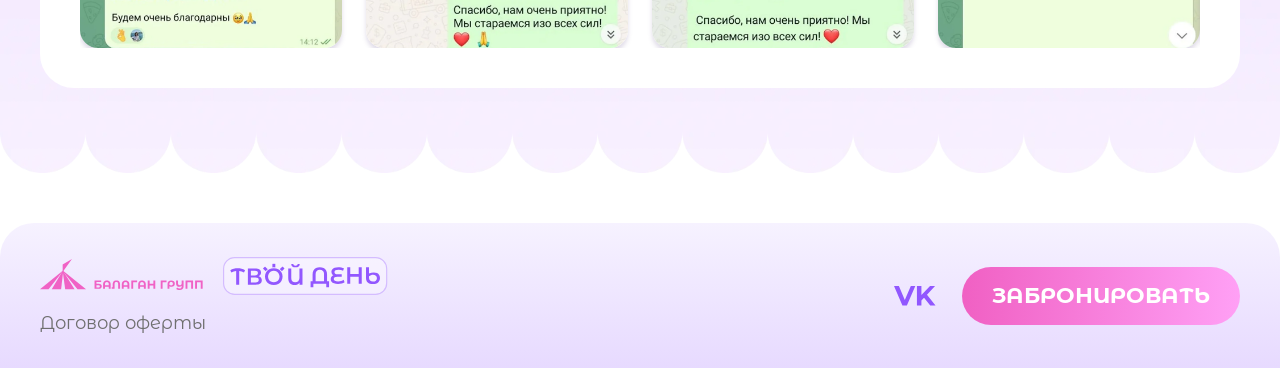
==== commit 15738b3f: "s,kumhki" ====
--- a/index.html
+++ b/index.html
@@ -5,12 +5,9 @@
   <meta name="viewport" content="width=device-width, initial-scale=1.0" />
   <meta
     name="description"
-    content="Студия детских праздников в Казани. Организация дней рождения, аниматоры, шоу-программы, аренда зала. Отметьте праздник под ключ!"
+    content="Твой День — студия детских праздников в Казани у метро Дубравная. Аренда зала, аниматоры, шоу-программы, фотозоны и организация дня рождения под ключ."
   />
-  <meta name="keywords" content="детские праздники Казань, день рождения ребенок Казань, студия праздников Казань, аниматоры Казань" />
-  <meta name="geo.region" content="RU-TA">
-  <meta name="geo.placename" content="Казань">
-  <title>Твой День — детские праздники в Казани | День рождения под ключ</title>
+  <title>Твой День. Детские праздники в Казани — организация праздников под ключ</title>
 
   <!-- Yandex.Metrika counter -->
 <script type="text/javascript">
@@ -80,9 +77,10 @@
   />
 
   <link rel="stylesheet" href="css/style.css" />
-  
+  <link rel="icon" href="/favicon.ico" type="image/x-icon">
   <link rel="icon" type="image/png" sizes="32x32" href="image/favicon-32.png" />
   <link rel="icon" type="image/png" sizes="16x16" href="image/favicon-16.png" />
+
 </head>
   <body>
     <!-- хеддер -->
@@ -210,19 +208,22 @@
     </div>
 
     <main>
-      <h1 class="visually-hidden">
-        Детские праздники и дни рождения в Казани — студия Твой День
+      <h1
+        style="
+          position: absolute;
+          width: 1px;
+          height: 1px;
+          padding: 0;
+          margin: -1px;
+          overflow: hidden;
+          clip: rect(0, 0, 0, 0);
+          white-space: nowrap;
+          border: 0;
+        "
+      >
+        Твой День — студия детских праздников в Казани
       </h1>
-      <section class="seo-text visually-hidden">
-        <div class="container">
-          <h2>Детские праздники в Казани</h2>
-          <p>
-            Студия «Твой День» — это организация детских праздников и дней рождения под ключ в Казани.
-            У нас вы можете отметить день рождения ребёнка в уютной студии с аниматорами,
-            шоу-программами и оформлением.
-          </p>
-        </div>
-      </section>
+
       <!-- секция главный экран -->
       <section class="first" id="first">
         <div class="first_container">
@@ -813,6 +814,8 @@
         <button class="dot" type="button" aria-label="Слайд 5"></button>
         <button class="dot" type="button" aria-label="Слайд 6"></button>
         <button class="dot" type="button" aria-label="Слайд 7"></button>
+        <button class="dot" type="button" aria-label="Слайд 8"></button>
+        <button class="dot" type="button" aria-label="Слайд 9"></button>
       </div>
 
       <div class="price-list-arrows">
@@ -943,7 +946,7 @@
           </div>
         </article>
 
-        <!-- СЛАЙД 2 -->
+        
         <!-- СЛАЙД 2 -->
 <article class="price-slide price-slide--sweet-baby">
   <div class="slider-price-list">
@@ -1339,7 +1342,150 @@
           </div>
         </article>
 
-        <!-- СЛАЙД 7 -->
+
+<!-- СЛАЙД 7 -->
+        <article class="price-slide">
+          <div class="slider-price-list">
+            <div class="content-block">
+              <div class="slider-content-left">
+                <div class="price-item">
+                  <div class="price-top">
+                    <h3 class="price-title">Легенда о Доброзавре</h3>
+                    <div class="age">4+</div>
+                  </div>
+
+                  <div class="video-block video-block--with-badge">
+            <img
+              src="image/2. Пакеты/7. Легенда о Доброзавре.PNG"
+              alt="Легенда о Доброзавре"
+              class="video"
+              loading="lazy"
+              decoding="async"
+            />
+
+          </div>
+                </div>
+              </div>
+
+              <div class="slider-content-right">
+                <div class="chips">
+                  <div class="sign-rent">Аренда зала на 3 ч</div>
+                  <div class="sign-programm">Программа с 2-мя героями и Дино на 1,5ч</div>
+                </div>
+
+                <ul class="content-list">
+                  <li class="content-item">Посиделки у тряпичного костра с древними легендами.</li>
+                  <li class="content-item">Прохождение через таинственные джунгли.</li>
+                  <li class="content-item">Зажигательный Динотанец.</li>
+                  <li class="content-item">Поиски настоящего скелета (раскопки).</li>
+                </ul>
+
+                <div class="info-block">
+                  <div class="price-block">
+                    <div class="price-text-block">
+                      <div class="sign-price">Стоимость</div>
+
+                      <p class="price-text-1">
+                        <strong>В будни:</strong><br />
+                        до 15:00 - <span class="text-big">23000</span> руб.<br />
+                        в вечернее время - <span class="text-big">25900</span> руб.
+                      </p>
+
+                      <p class="price-text-2">
+                        <strong>В выходные и праздничные дни:</strong><br />
+                        <span class="text-big">28500</span> руб.
+                      </p>
+                    </div>
+                  </div>
+
+                  <div class="add-info">
+                    <p class="add-info-title"><strong>Также в пакет входит:</strong></p>
+                    <ul class="add-info-list">
+                      <li class="add-info-item">Сервировка стола <br /> (30 минут для подготовки к празднику)</li>
+                      <li class="add-info-item">Электронные пригласительные. <br /> (Подробности у администратора!)</li>
+                    </ul>
+                  </div>
+                </div>
+              </div>
+            </div>
+          </div>
+        </article>
+
+
+
+        <!-- СЛАЙД 8 -->
+        <article class="price-slide">
+          <div class="slider-price-list">
+            <div class="content-block">
+              <div class="slider-content-left">
+                <div class="price-item">
+                  <div class="price-top">
+                    <h3 class="price-title">Большие тайны Маленького леса</h3>
+                    <div class="age">2+</div>
+                  </div>
+
+                  <div class="video-block video-block--with-badge">
+            <img
+              src="image/2. Пакеты/8. Большие тайны маленького леса.jpg"
+              alt="Большие тайны маленького леса"
+              class="video"
+              loading="lazy"
+              decoding="async"
+            />
+
+          </div>
+                </div>
+              </div>
+
+              <div class="slider-content-right">
+                <div class="chips">
+                  <div class="sign-rent">Аренда зала на 3 ч</div>
+                  <div class="sign-programm">Программа с 2-мя героями на 1,5ч</div>
+                </div>
+
+                <ul class="content-list">
+                  <li class="content-item">Волшебная история про лесных зверят: Олененка Машу и Ежика Васю.</li>
+                  <li class="content-item">Игры с Ветерком.</li>
+                  <li class="content-item">Танцы под Грибным Дождем.</li>
+                  <li class="content-item">Гремящие гусенички «Стрекотушки» и красивые бабочки.</li>
+                  <li class="content-item">Тематическая лесная фотозона.</li>
+                  <li class="content-item">Мастер-класс «Ночник Флорариум».</li>
+                </ul>
+
+                <div class="info-block">
+                  <div class="price-block">
+                    <div class="price-text-block">
+                      <div class="sign-price">Стоимость</div>
+
+                      <p class="price-text-1">
+                        <strong>В будни:</strong><br />
+                        до 15:00 - <span class="text-big">20800</span> руб.<br />
+                        в вечернее время - <span class="text-big">22800</span> руб.
+                      </p>
+
+                      <p class="price-text-2">
+                        <strong>В выходные и праздничные дни:</strong><br />
+                        <span class="text-big">23800</span> руб.
+                      </p>
+                    </div>
+                  </div>
+
+                  <div class="add-info">
+                    <p class="add-info-title"><strong>Также в пакет входит:</strong></p>
+                    <ul class="add-info-list">
+                      <li class="add-info-item">Сервировка стола <br /> (30 минут для подготовки к празднику)</li>
+                      <li class="add-info-item">Электронные пригласительные. <br /> (Подробности у администратора!)</li>
+                    </ul>
+                  </div>
+                </div>
+              </div>
+            </div>
+          </div>
+        </article>
+
+
+
+        <!-- СЛАЙД 9 -->
         <article class="price-slide">
           <div class="slider-price-list">
             <div class="content-block">
@@ -1357,7 +1503,7 @@
                       preload="metadata"
                       playsinline
                       muted
-                      poster="image/2. Пакеты/7. Веселая ферма.webp"
+                      poster="image/2. Пакеты/9. Веселая ферма.webp"
                     >
                       <source src="video/Веселая ферма_compressed.mp4" type="video/mp4" />
                     </video>
@@ -1481,7 +1627,7 @@
               <div class="price-row">
                 <span class="price-name">“Там, где живут мечты”</span>
                 <span class="price-line"></span>
-                <span class="price-value">7000 р./25 минут</span>
+                <span class="price-value">8000 р./25 минут</span>
               </div>
 
               <div class="price-row">
@@ -1493,7 +1639,7 @@
               <div class="price-row">
                 <span class="price-name">Мыльное шоу</span>
                 <span class="price-line"></span>
-                <span class="price-value">7000 р./25 минут</span>
+                <span class="price-value">8000 р./25 минут</span>
               </div>
 
               <div class="price-row">
@@ -1517,7 +1663,7 @@
               <div class="price-row">
                 <span class="price-name">Крио шоу</span>
                 <span class="price-line"></span>
-                <span class="price-value">4500 р./30 минут</span>
+                <span class="price-value">5500 р./30 минут</span>
               </div>
 
               <div class="price-row">
@@ -1705,14 +1851,12 @@
 
             <div class="service-card__slider">
               <div class="service-card__track">
-                <img src="image/11. Фотозоны/1-11.webp" alt="Фотозона 1" class="service-card__image" loading="lazy" decoding="async" />
-                <img src="image/11. Фотозоны/1-126.webp" alt="Фотозона 2" class="service-card__image" loading="lazy" decoding="async" />
-                <img src="image/11. Фотозоны/1-158.webp" alt="Фотозона 3" class="service-card__image" loading="lazy" decoding="async" />
-                <img src="image/11. Фотозоны/1-175.webp" alt="Фотозона 4" class="service-card__image" loading="lazy" decoding="async" />
-                <img src="image/11. Фотозоны/DSC_5265.webp" alt="Фотозона 5" class="service-card__image" loading="lazy" decoding="async" />
-                <img src="image/11. Фотозоны/DSC_7323.webp" alt="Фотозона 6" class="service-card__image" loading="lazy" decoding="async" />
-                <img src="image/11. Фотозоны/IMG_3620.webp" alt="Фотозона 7" class="service-card__image" loading="lazy" decoding="async" />
-                <img src="image/11. Фотозоны/IMG_6033.webp" alt="Фотозона 8" class="service-card__image" loading="lazy" decoding="async" />
+                <img src="image/11. Фотозоны/1-11.jpg" alt="Фотозона 1" class="service-card__image" loading="lazy" decoding="async" />
+                <img src="image/11. Фотозоны/1-175.png" alt="Фотозона 2" class="service-card__image" loading="lazy" decoding="async" />
+                <img src="image/11. Фотозоны/DSC_5265.webp" alt="Фотозона 3" class="service-card__image" loading="lazy" decoding="async" />
+                <img src="image/11. Фотозоны/IMG_3620.jpg" alt="Фотозона 4" class="service-card__image" loading="lazy" decoding="async" />
+                <img src="image/11. Фотозоны/IMG_6033.webp" alt="Фотозона 5" class="service-card__image" loading="lazy" decoding="async" />
+            
               </div>
             </div>
 
--- a/css/style.css
+++ b/css/style.css
@@ -42,7 +42,7 @@
   line-height: 1.15;
   -webkit-text-size-adjust: 100%;
   box-sizing: border-box;
-  overflow-x: visible;
+  overflow-x: hidden;
 }
 
 *,
@@ -53,7 +53,8 @@
 
 body {
   margin: 0;
-  overflow-x: clip;
+  overflow-x: hidden;
+  width: 100%;
 }
 
 main {
@@ -271,7 +272,7 @@
   font-size: 48px;
   font-family: var(--font-family-base);
   font-weight: 900;
-  white-space: nowrap;
+  white-space: normal;
 }
 
 .container {
@@ -790,8 +791,7 @@
     flex-direction: column; /* ↓ теперь вертикально */
     align-items: center;
     top: 400px;
-    right: 60px;
-    gap: 6px;
+    right: 2cqh;
   }
 
   .gift-trigger_image {
@@ -4407,4 +4407,32 @@
     transition: none !important;
     scroll-behavior: auto !important;
   }
+}
+
+* {
+  min-width: 0;
+}
+
+img,
+video,
+iframe,
+svg {
+  max-width: 100%;
+  height: auto;
+}
+
+
+@media (max-width: 435px) {
+
+  .container,
+  .first,
+  .first_container,
+  .content,
+  .studio-overview-window,
+  .reviews-window-mobile,
+  .photogallery-window {
+    max-width: 100%;
+    overflow-x: hidden;
+  }
+
 }
